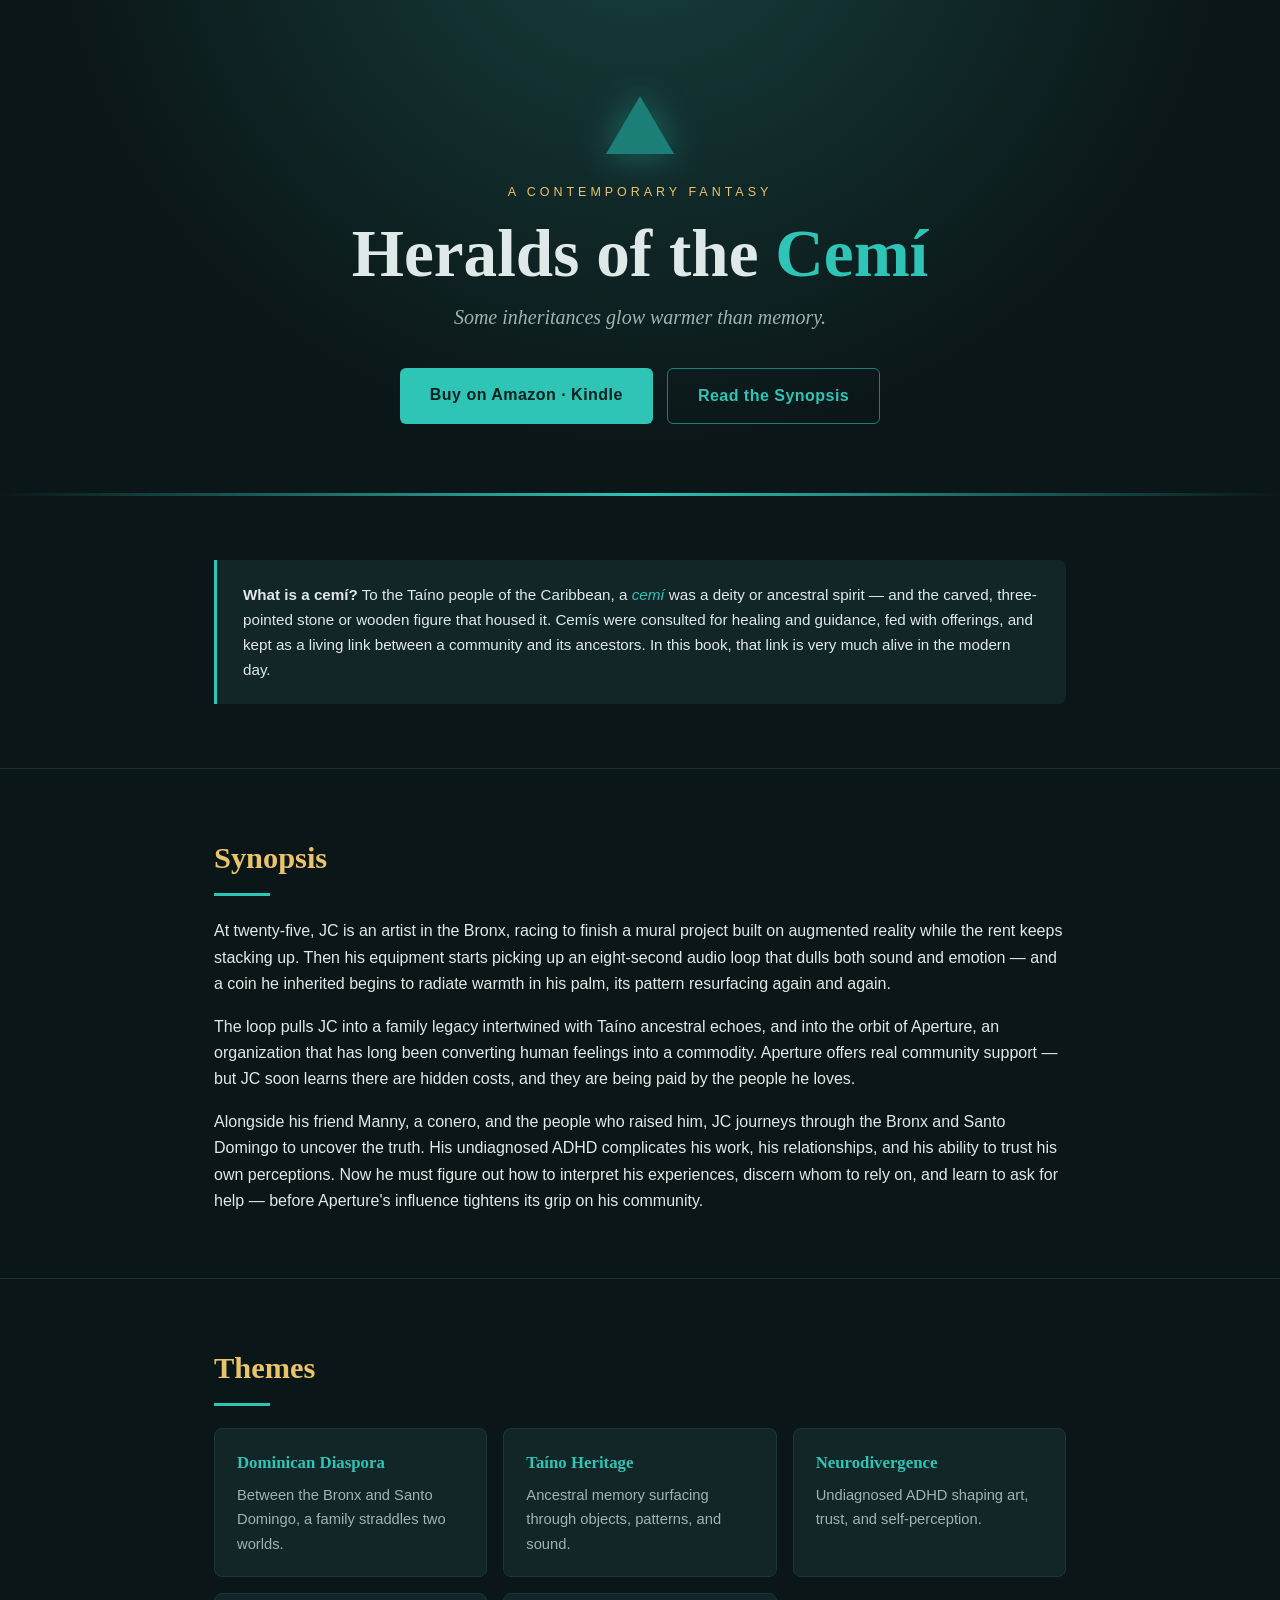
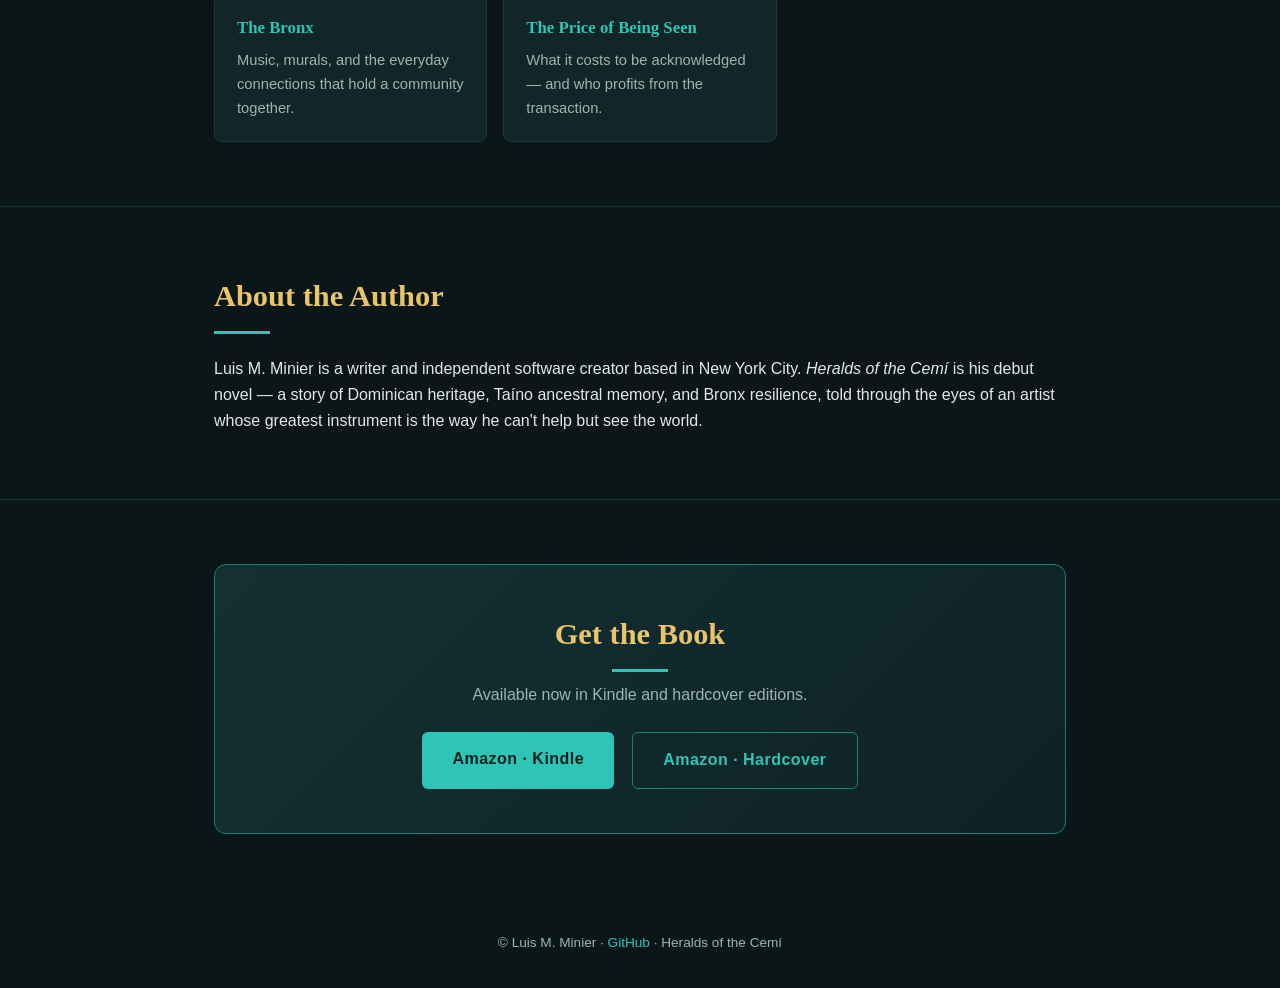
==== index.html @ f6c982ea "Add book landing page, README, and GitHub Pages deploy workflow" ====
<!DOCTYPE html>
<html lang="en">
<head>
<meta charset="UTF-8">
<meta name="viewport" content="width=device-width, initial-scale=1.0">
<title>Heralds of the Cemí — A Contemporary Fantasy by Luis M. Minier</title>
<meta name="description" content="Heralds of the Cemí is a contemporary fantasy about a Bronx mural artist drawn into a Taíno ancestral legacy — and an organization that turns human feeling into a commodity. By Luis M. Minier.">
<style>
:root{--bg:#0b1618;--panel:#122527;--teal:#2ec4b6;--teal-dim:#1b7f77;--gold:#e9c46a;--text:#dfe9e8;--muted:#9db4b2;--serif:Georgia,'Times New Roman',serif;--sans:-apple-system,BlinkMacSystemFont,'Segoe UI',Roboto,Helvetica,Arial,sans-serif}
*{margin:0;padding:0;box-sizing:border-box}
html{scroll-behavior:smooth}
body{background:var(--bg);color:var(--text);font-family:var(--sans);line-height:1.65}
.wrap{max-width:900px;margin:0 auto;padding:0 24px}

/* Hero */
header{position:relative;overflow:hidden;padding:96px 0 72px;text-align:center;background:radial-gradient(ellipse at 50% -20%,#16403c 0%,var(--bg) 65%)}
header::after{content:"";position:absolute;left:50%;bottom:0;transform:translateX(-50%);width:100%;height:3px;background:linear-gradient(90deg,transparent,var(--teal),transparent)}
.tri{width:0;height:0;border-left:34px solid transparent;border-right:34px solid transparent;border-bottom:58px solid var(--teal-dim);margin:0 auto 28px;filter:drop-shadow(0 0 18px rgba(46,196,182,.45))}
.kicker{font-family:var(--sans);letter-spacing:.32em;text-transform:uppercase;font-size:.78rem;color:var(--gold)}
h1{font-family:var(--serif);font-size:clamp(2.4rem,7vw,4.2rem);line-height:1.1;margin:14px 0 10px}
h1 .acc{color:var(--teal)}
.tagline{font-family:var(--serif);font-style:italic;color:var(--muted);font-size:1.25rem;margin-bottom:34px}
.cta-row{display:flex;gap:14px;justify-content:center;flex-wrap:wrap}
.btn{display:inline-block;padding:14px 30px;border-radius:6px;text-decoration:none;font-weight:700;letter-spacing:.03em;transition:transform .15s}
.btn:hover{transform:translateY(-2px)}
.btn-primary{background:var(--teal);color:#06211e}
.btn-ghost{border:1px solid var(--teal-dim);color:var(--teal)}

/* Sections */
section{padding:64px 0;border-bottom:1px solid #1a3033}
section:last-of-type{border-bottom:none}
h2{font-family:var(--serif);font-size:1.9rem;margin-bottom:22px;color:var(--gold)}
h2 .rule{display:block;width:56px;height:3px;background:var(--teal);margin-top:10px}
p+p{margin-top:16px}

.cemi-note{background:var(--panel);border-left:3px solid var(--teal);border-radius:0 8px 8px 0;padding:22px 26px;font-size:.95rem}
.cemi-note em{color:var(--teal)}

.themes{display:grid;grid-template-columns:repeat(auto-fit,minmax(230px,1fr));gap:16px;list-style:none}
.themes li{background:var(--panel);border-radius:8px;padding:20px 22px;border:1px solid #1c3639}
.themes strong{display:block;color:var(--teal);font-family:var(--serif);font-size:1.05rem;margin-bottom:6px}
.themes p{color:var(--muted);font-size:.92rem;margin:0}

.about{display:flex;gap:28px;align-items:flex-start;flex-wrap:wrap}
.about .bio{flex:1;min-width:260px}

.buy-box{background:linear-gradient(135deg,#143033,#0e2224);border:1px solid var(--teal-dim);border-radius:12px;padding:44px 32px;text-align:center}
.buy-box h2{margin-bottom:10px}
.editions{display:flex;gap:18px;justify-content:center;flex-wrap:wrap;margin-top:24px}

footer{padding:34px 0;color:var(--muted);font-size:.85rem;text-align:center}
footer a{color:var(--teal);text-decoration:none}
@media(max-width:600px){header{padding:64px 0 52px}}
</style>
</head>
<body>

<header>
  <div class="wrap">
    <div class="tri"></div>
    <div class="kicker">A Contemporary Fantasy</div>
    <h1>Heralds of the <span class="acc">Cemí</span></h1>
    <p class="tagline">Some inheritances glow warmer than memory.</p>
    <div class="cta-row">
      <a class="btn btn-primary" href="https://www.amazon.com/Heralds-Cemi-Luis-Minier-ebook/dp/B0HNF1DJRP">Buy on Amazon · Kindle</a>
      <a class="btn btn-ghost" href="#synopsis">Read the Synopsis</a>
    </div>
  </div>
</header>

<section>
  <div class="wrap">
    <div class="cemi-note">
      <strong>What is a cemí?</strong> To the Taíno people of the Caribbean, a <em>cemí</em> was a deity or ancestral spirit — and the carved, three-pointed stone or wooden figure that housed it. Cemís were consulted for healing and guidance, fed with offerings, and kept as a living link between a community and its ancestors. In this book, that link is very much alive in the modern day.
    </div>
  </div>
</section>

<section id="synopsis">
  <div class="wrap">
    <h2>Synopsis<span class="rule"></span></h2>
    <p>At twenty-five, JC is an artist in the Bronx, racing to finish a mural project built on augmented reality while the rent keeps stacking up. Then his equipment starts picking up an eight-second audio loop that dulls both sound and emotion — and a coin he inherited begins to radiate warmth in his palm, its pattern resurfacing again and again.</p>
    <p>The loop pulls JC into a family legacy intertwined with Taíno ancestral echoes, and into the orbit of Aperture, an organization that has long been converting human feelings into a commodity. Aperture offers real community support — but JC soon learns there are hidden costs, and they are being paid by the people he loves.</p>
    <p>Alongside his friend Manny, a conero, and the people who raised him, JC journeys through the Bronx and Santo Domingo to uncover the truth. His undiagnosed ADHD complicates his work, his relationships, and his ability to trust his own perceptions. Now he must figure out how to interpret his experiences, discern whom to rely on, and learn to ask for help — before Aperture's influence tightens its grip on his community.</p>
  </div>
</section>

<section>
  <div class="wrap">
    <h2>Themes<span class="rule"></span></h2>
    <ul class="themes">
      <li><strong>Dominican Diaspora</strong><p>Between the Bronx and Santo Domingo, a family straddles two worlds.</p></li>
      <li><strong>Taíno Heritage</strong><p>Ancestral memory surfacing through objects, patterns, and sound.</p></li>
      <li><strong>Neurodivergence</strong><p>Undiagnosed ADHD shaping art, trust, and self-perception.</p></li>
      <li><strong>The Bronx</strong><p>Music, murals, and the everyday connections that hold a community together.</p></li>
      <li><strong>The Price of Being Seen</strong><p>What it costs to be acknowledged — and who profits from the transaction.</p></li>
    </ul>
  </div>
</section>

<section>
  <div class="wrap about">
    <div class="bio">
      <h2>About the Author<span class="rule"></span></h2>
      <p>Luis M. Minier is a writer and independent software creator based in New York City. <em>Heralds of the Cemí</em> is his debut novel — a story of Dominican heritage, Taíno ancestral memory, and Bronx resilience, told through the eyes of an artist whose greatest instrument is the way he can't help but see the world.</p>
    </div>
  </div>
</section>

<section>
  <div class="wrap">
    <div class="buy-box">
      <h2>Get the Book<span class="rule" style="margin:10px auto 0;"></span></h2>
      <p style="color:var(--muted)">Available now in Kindle and hardcover editions.</p>
      <div class="editions">
        <a class="btn btn-primary" href="https://www.amazon.com/Heralds-Cemi-Luis-Minier-ebook/dp/B0HNF1DJRP">Amazon · Kindle</a>
        <a class="btn btn-ghost" href="https://www.amazon.com/Heralds-Cemi-Luis-M-Minier/dp/B0HNDVPHY2">Amazon · Hardcover</a>
      </div>
    </div>
  </div>
</section>

<footer>
  <div class="wrap">
    © Luis M. Minier · <a href="https://github.com/Anharmoniclabs/HeraldsOfTheCemi">GitHub</a> · Heralds of the Cemí
  </div>
</footer>

</body>
</html>
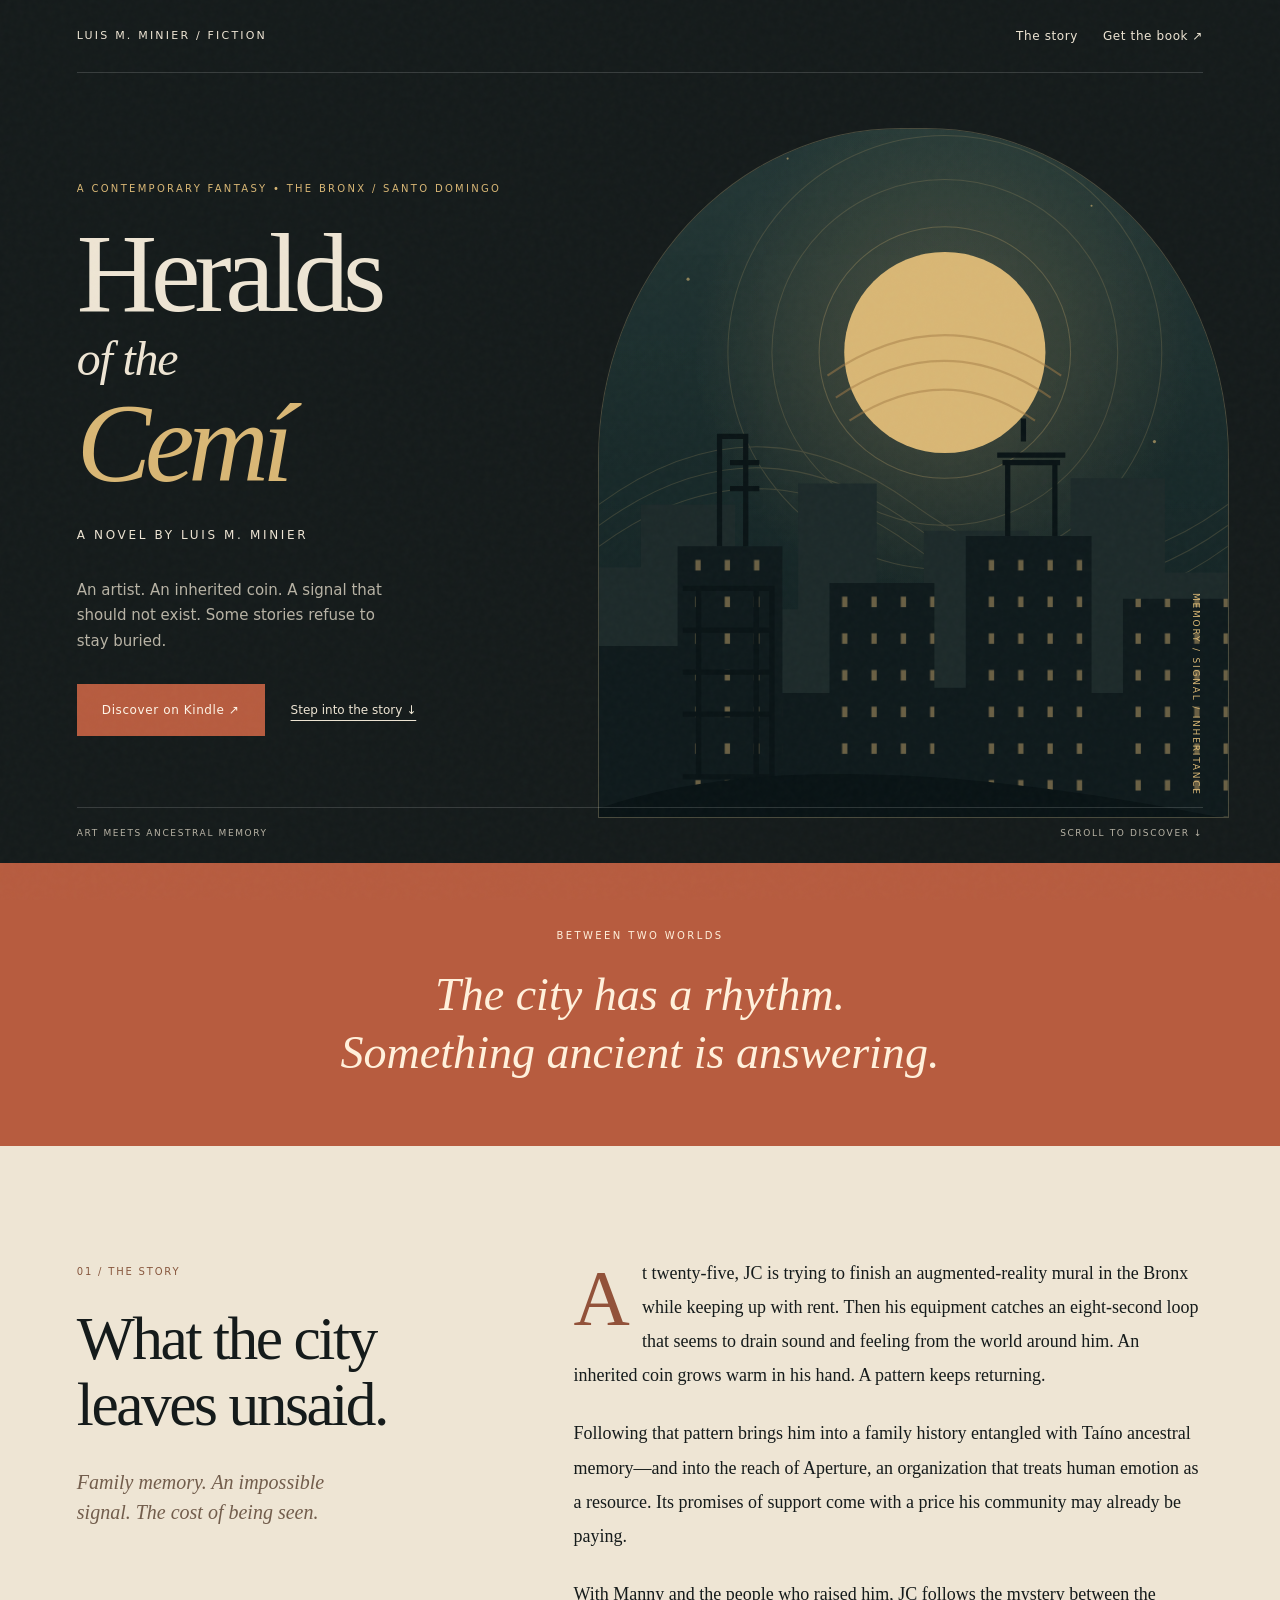
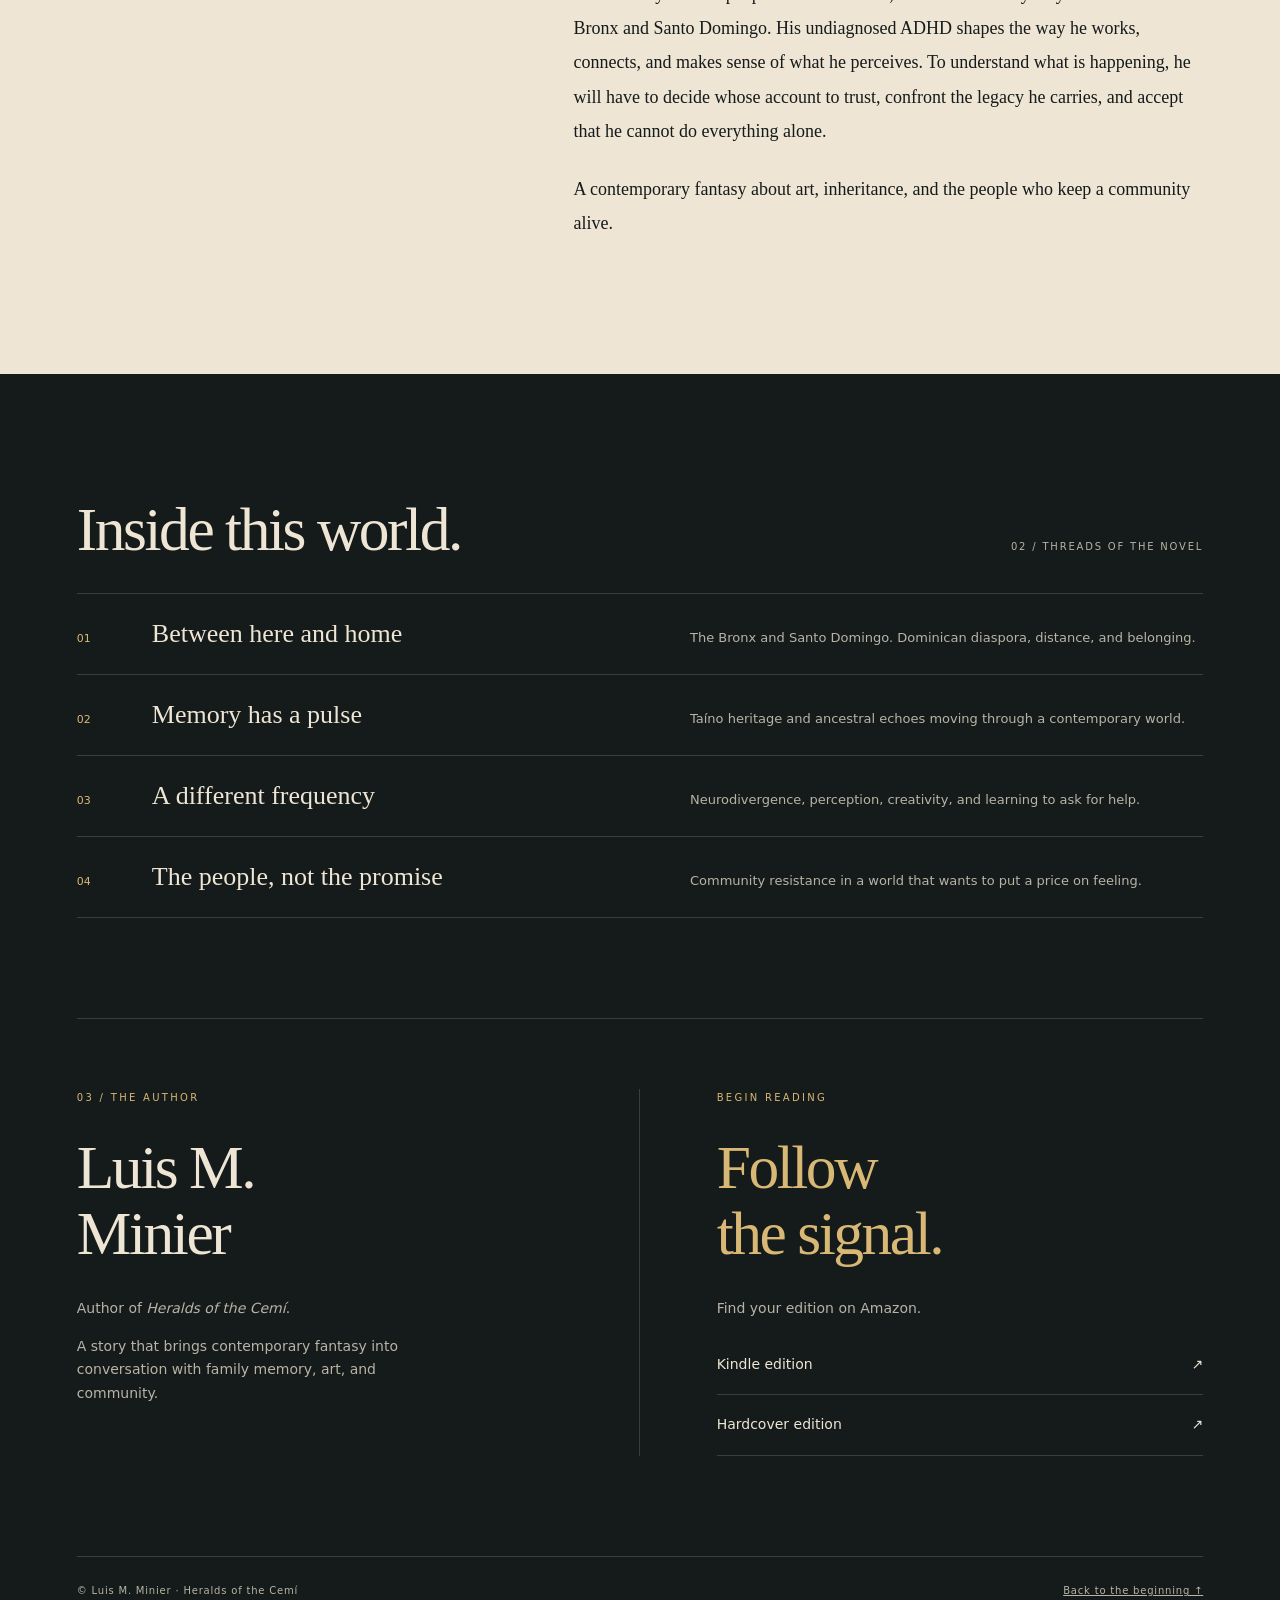
==== commit c088b1fa: "Redesign book site with illustrated skyline and editorial layout" ====
--- a/index.html
+++ b/index.html
@@ -1,130 +1,4 @@
-<!DOCTYPE html>
-<html lang="en">
-<head>
-<meta charset="UTF-8">
-<meta name="viewport" content="width=device-width, initial-scale=1.0">
-<title>Heralds of the Cemí — A Contemporary Fantasy by Luis M. Minier</title>
-<meta name="description" content="Heralds of the Cemí is a contemporary fantasy about a Bronx mural artist drawn into a Taíno ancestral legacy — and an organization that turns human feeling into a commodity. By Luis M. Minier.">
-<style>
-:root{--bg:#0b1618;--panel:#122527;--teal:#2ec4b6;--teal-dim:#1b7f77;--gold:#e9c46a;--text:#dfe9e8;--muted:#9db4b2;--serif:Georgia,'Times New Roman',serif;--sans:-apple-system,BlinkMacSystemFont,'Segoe UI',Roboto,Helvetica,Arial,sans-serif}
-*{margin:0;padding:0;box-sizing:border-box}
-html{scroll-behavior:smooth}
-body{background:var(--bg);color:var(--text);font-family:var(--sans);line-height:1.65}
-.wrap{max-width:900px;margin:0 auto;padding:0 24px}
-
-/* Hero */
-header{position:relative;overflow:hidden;padding:96px 0 72px;text-align:center;background:radial-gradient(ellipse at 50% -20%,#16403c 0%,var(--bg) 65%)}
-header::after{content:"";position:absolute;left:50%;bottom:0;transform:translateX(-50%);width:100%;height:3px;background:linear-gradient(90deg,transparent,var(--teal),transparent)}
-.tri{width:0;height:0;border-left:34px solid transparent;border-right:34px solid transparent;border-bottom:58px solid var(--teal-dim);margin:0 auto 28px;filter:drop-shadow(0 0 18px rgba(46,196,182,.45))}
-.kicker{font-family:var(--sans);letter-spacing:.32em;text-transform:uppercase;font-size:.78rem;color:var(--gold)}
-h1{font-family:var(--serif);font-size:clamp(2.4rem,7vw,4.2rem);line-height:1.1;margin:14px 0 10px}
-h1 .acc{color:var(--teal)}
-.tagline{font-family:var(--serif);font-style:italic;color:var(--muted);font-size:1.25rem;margin-bottom:34px}
-.cta-row{display:flex;gap:14px;justify-content:center;flex-wrap:wrap}
-.btn{display:inline-block;padding:14px 30px;border-radius:6px;text-decoration:none;font-weight:700;letter-spacing:.03em;transition:transform .15s}
-.btn:hover{transform:translateY(-2px)}
-.btn-primary{background:var(--teal);color:#06211e}
-.btn-ghost{border:1px solid var(--teal-dim);color:var(--teal)}
-
-/* Sections */
-section{padding:64px 0;border-bottom:1px solid #1a3033}
-section:last-of-type{border-bottom:none}
-h2{font-family:var(--serif);font-size:1.9rem;margin-bottom:22px;color:var(--gold)}
-h2 .rule{display:block;width:56px;height:3px;background:var(--teal);margin-top:10px}
-p+p{margin-top:16px}
-
-.cemi-note{background:var(--panel);border-left:3px solid var(--teal);border-radius:0 8px 8px 0;padding:22px 26px;font-size:.95rem}
-.cemi-note em{color:var(--teal)}
-
-.themes{display:grid;grid-template-columns:repeat(auto-fit,minmax(230px,1fr));gap:16px;list-style:none}
-.themes li{background:var(--panel);border-radius:8px;padding:20px 22px;border:1px solid #1c3639}
-.themes strong{display:block;color:var(--teal);font-family:var(--serif);font-size:1.05rem;margin-bottom:6px}
-.themes p{color:var(--muted);font-size:.92rem;margin:0}
-
-.about{display:flex;gap:28px;align-items:flex-start;flex-wrap:wrap}
-.about .bio{flex:1;min-width:260px}
-
-.buy-box{background:linear-gradient(135deg,#143033,#0e2224);border:1px solid var(--teal-dim);border-radius:12px;padding:44px 32px;text-align:center}
-.buy-box h2{margin-bottom:10px}
-.editions{display:flex;gap:18px;justify-content:center;flex-wrap:wrap;margin-top:24px}
-
-footer{padding:34px 0;color:var(--muted);font-size:.85rem;text-align:center}
-footer a{color:var(--teal);text-decoration:none}
-@media(max-width:600px){header{padding:64px 0 52px}}
-</style>
-</head>
-<body>
-
-<header>
-  <div class="wrap">
-    <div class="tri"></div>
-    <div class="kicker">A Contemporary Fantasy</div>
-    <h1>Heralds of the <span class="acc">Cemí</span></h1>
-    <p class="tagline">Some inheritances glow warmer than memory.</p>
-    <div class="cta-row">
-      <a class="btn btn-primary" href="https://www.amazon.com/Heralds-Cemi-Luis-Minier-ebook/dp/B0HNF1DJRP">Buy on Amazon · Kindle</a>
-      <a class="btn btn-ghost" href="#synopsis">Read the Synopsis</a>
-    </div>
-  </div>
-</header>
-
-<section>
-  <div class="wrap">
-    <div class="cemi-note">
-      <strong>What is a cemí?</strong> To the Taíno people of the Caribbean, a <em>cemí</em> was a deity or ancestral spirit — and the carved, three-pointed stone or wooden figure that housed it. Cemís were consulted for healing and guidance, fed with offerings, and kept as a living link between a community and its ancestors. In this book, that link is very much alive in the modern day.
-    </div>
-  </div>
-</section>
-
-<section id="synopsis">
-  <div class="wrap">
-    <h2>Synopsis<span class="rule"></span></h2>
-    <p>At twenty-five, JC is an artist in the Bronx, racing to finish a mural project built on augmented reality while the rent keeps stacking up. Then his equipment starts picking up an eight-second audio loop that dulls both sound and emotion — and a coin he inherited begins to radiate warmth in his palm, its pattern resurfacing again and again.</p>
-    <p>The loop pulls JC into a family legacy intertwined with Taíno ancestral echoes, and into the orbit of Aperture, an organization that has long been converting human feelings into a commodity. Aperture offers real community support — but JC soon learns there are hidden costs, and they are being paid by the people he loves.</p>
-    <p>Alongside his friend Manny, a conero, and the people who raised him, JC journeys through the Bronx and Santo Domingo to uncover the truth. His undiagnosed ADHD complicates his work, his relationships, and his ability to trust his own perceptions. Now he must figure out how to interpret his experiences, discern whom to rely on, and learn to ask for help — before Aperture's influence tightens its grip on his community.</p>
-  </div>
-</section>
-
-<section>
-  <div class="wrap">
-    <h2>Themes<span class="rule"></span></h2>
-    <ul class="themes">
-      <li><strong>Dominican Diaspora</strong><p>Between the Bronx and Santo Domingo, a family straddles two worlds.</p></li>
-      <li><strong>Taíno Heritage</strong><p>Ancestral memory surfacing through objects, patterns, and sound.</p></li>
-      <li><strong>Neurodivergence</strong><p>Undiagnosed ADHD shaping art, trust, and self-perception.</p></li>
-      <li><strong>The Bronx</strong><p>Music, murals, and the everyday connections that hold a community together.</p></li>
-      <li><strong>The Price of Being Seen</strong><p>What it costs to be acknowledged — and who profits from the transaction.</p></li>
-    </ul>
-  </div>
-</section>
-
-<section>
-  <div class="wrap about">
-    <div class="bio">
-      <h2>About the Author<span class="rule"></span></h2>
-      <p>Luis M. Minier is a writer and independent software creator based in New York City. <em>Heralds of the Cemí</em> is his debut novel — a story of Dominican heritage, Taíno ancestral memory, and Bronx resilience, told through the eyes of an artist whose greatest instrument is the way he can't help but see the world.</p>
-    </div>
-  </div>
-</section>
-
-<section>
-  <div class="wrap">
-    <div class="buy-box">
-      <h2>Get the Book<span class="rule" style="margin:10px auto 0;"></span></h2>
-      <p style="color:var(--muted)">Available now in Kindle and hardcover editions.</p>
-      <div class="editions">
-        <a class="btn btn-primary" href="https://www.amazon.com/Heralds-Cemi-Luis-Minier-ebook/dp/B0HNF1DJRP">Amazon · Kindle</a>
-        <a class="btn btn-ghost" href="https://www.amazon.com/Heralds-Cemi-Luis-M-Minier/dp/B0HNDVPHY2">Amazon · Hardcover</a>
-      </div>
-    </div>
-  </div>
-</section>
-
-<footer>
-  <div class="wrap">
-    © Luis M. Minier · <a href="https://github.com/Anharmoniclabs/HeraldsOfTheCemi">GitHub</a> · Heralds of the Cemí
-  </div>
-</footer>
-
-</body>
-</html>
+<!doctype html>
+<html lang="en"><head><meta charset="utf-8"><meta name="viewport" content="width=device-width,initial-scale=1"><title>Heralds of the Cemí — Luis M. Minier</title><meta name="description" content="Discover Heralds of the Cemí by Luis M. Minier. A contemporary fantasy of ancestral memory, art, and community, from the Bronx to Santo Domingo."><meta name="theme-color" content="#151b1b"><style>
+:root{--ink:#151b1b;--paper:#eee5d4;--gold:#d9b775;--rust:#b75c3f;--muted:#b8b3a5;--line:#ffffff26}*{box-sizing:border-box}html{scroll-behavior:smooth;scroll-padding-top:30px}body{margin:0;background:var(--ink);color:var(--paper);font:16px/1.7 system-ui,sans-serif}body:after{content:'';position:fixed;inset:0;pointer-events:none;opacity:.035;z-index:9;background-image:url("data:image/svg+xml,%3Csvg viewBox='0 0 180 180' xmlns='http://www.w3.org/2000/svg'%3E%3Cfilter id='n'%3E%3CfeTurbulence type='fractalNoise' baseFrequency='.8' numOctaves='3' stitchTiles='stitch'/%3E%3C/filter%3E%3Cpath fill='%23fff' filter='url(%23n)' opacity='.7' d='M0 0h180v180H0z'/%3E%3C/svg%3E")}a{color:inherit}a:focus-visible{outline:3px solid var(--gold);outline-offset:7px}.skip{position:absolute;left:20px;top:-100px;z-index:20}.skip:focus{top:20px;background:var(--ink);padding:12px}.shell{max-width:1320px;margin:auto;padding:0 6vw}nav{display:flex;align-items:center;justify-content:space-between;padding:26px 0;border-bottom:1px solid var(--line);gap:20px}.mark{text-transform:uppercase;letter-spacing:.2em;font-size:11px}.links{display:flex;gap:25px;align-items:center}.links a{text-decoration:none;font-size:12px;letter-spacing:.05em}.links a:hover{color:var(--gold)}.hero{position:relative;min-height:790px;display:grid;grid-template-columns:1.1fr 1fr;align-items:center;padding:80px 0 100px;isolation:isolate}.eyebrow{font-size:10px;text-transform:uppercase;letter-spacing:.23em;color:var(--gold);display:block;margin-bottom:28px}.hero h1{font:normal clamp(68px,8.7vw,126px)/.88 Georgia,serif;letter-spacing:-.055em;margin:0;position:relative;z-index:2}.hero h1 small{display:block;font-size:.43em;letter-spacing:-.025em;line-height:1.5;font-style:italic;font-weight:normal}.hero h1 em{color:var(--gold);font-weight:normal}.author{font-size:12px;letter-spacing:.22em;text-transform:uppercase;margin:32px 0}.intro{color:var(--muted);max-width:330px;font-size:15px}.actions{display:flex;align-items:center;flex-wrap:wrap;gap:26px;margin-top:30px}.button{display:inline-block;text-decoration:none;background:var(--rust);color:#fff5e8;padding:15px 24px;font-size:12px;letter-spacing:.05em;border:1px solid transparent;transition:background .2s,transform .2s}.button:hover{background:#97472f;transform:translateY(-2px)}.textlink{font-size:12px;text-underline-offset:6px}.art{position:absolute;right:-2vw;top:55px;width:56%;height:690px;z-index:-1;overflow:hidden;border-radius:48% 48% 0 0;border:1px solid #d9b77538;background:#202c2b}.art svg{width:100%;height:100%;display:block}.art-label{position:absolute;bottom:22px;right:25px;font-size:9px;letter-spacing:.2em;text-transform:uppercase;color:var(--gold);writing-mode:vertical-rl}.hero-foot{position:absolute;bottom:22px;left:0;right:0;display:flex;justify-content:space-between;font-size:9px;letter-spacing:.18em;text-transform:uppercase;color:var(--muted);border-top:1px solid var(--line);padding-top:18px}.interlude{background:var(--rust);color:#fff0db;padding:64px 6vw;text-align:center}.interlude p{font:italic clamp(27px,3.6vw,48px)/1.25 Georgia,serif;max-width:900px;margin:auto}.interlude span{display:block;font-size:10px;text-transform:uppercase;letter-spacing:.24em;margin-bottom:22px}.story{background:var(--paper);color:var(--ink);padding:110px 0}.story-grid{display:grid;grid-template-columns:1fr 1.65fr;gap:9vw}.number{font-size:10px;letter-spacing:.18em;text-transform:uppercase;color:#87573e}h2{font:normal clamp(38px,4.8vw,65px)/1.08 Georgia,serif;letter-spacing:-.04em;margin:22px 0 30px}.story aside p{font:italic 20px/1.5 Georgia,serif;color:#725d4c;max-width:250px}.prose{max-width:650px;font:18px/1.9 Georgia,serif}.prose p{margin:0 0 24px}.prose p:first-child:first-letter{float:left;font-size:78px;line-height:.85;margin:9px 12px 0 0;color:#92523a}.details{padding:100px 0}.details-head{display:flex;align-items:baseline;justify-content:space-between;gap:24px;border-bottom:1px solid var(--line)}.details-head span{color:var(--muted);font-size:10px;letter-spacing:.18em;text-transform:uppercase}.theme{display:grid;grid-template-columns:50px 1fr 1fr;gap:25px;padding:25px 0;border-bottom:1px solid var(--line);align-items:baseline}.theme span{color:var(--gold);font-size:11px}.theme h3{font:normal 26px Georgia,serif;margin:0}.theme p{font-size:13px;color:var(--muted);margin:0}.end{display:grid;grid-template-columns:1fr 1.3fr;gap:10vw;padding:70px 0 100px;border-top:1px solid var(--line)}.end p{color:var(--muted);font-size:14px;max-width:340px}.buy{border-left:1px solid var(--line);padding-left:6vw}.buy h2{color:var(--gold)}.edition{display:block;padding:18px 0;border-bottom:1px solid var(--line);text-decoration:none;display:flex;justify-content:space-between;gap:20px;font-size:14px}.edition:hover{color:var(--gold)}footer{border-top:1px solid var(--line);padding:25px 0;display:flex;justify-content:space-between;gap:20px;font-size:10px;color:var(--muted);letter-spacing:.08em}.reveal{animation:enter 1s ease both}@keyframes enter{from{opacity:0;transform:translateY(18px)}to{opacity:1;transform:none}}@media(min-width:1500px){.hero h1{font-size:126px}}@media(max-width:760px){.shell{padding:0 7vw}.mark{font-size:9px}.links{gap:15px}.links a{font-size:11px}.hero{display:block;min-height:0;padding:60px 0 75px}.hero h1{font-size:clamp(65px,16vw,110px)}.hero .intro{max-width:100%}.art{position:relative;right:auto;top:auto;width:100%;height:390px;margin-top:45px;z-index:0}.hero-foot{bottom:10px;font-size:8px}.story{padding:65px 0}.story-grid,.end{grid-template-columns:1fr;gap:30px}.story aside p{max-width:none}.prose{font-size:17px}.details{padding:65px 0}.details-head{display:block;padding-bottom:20px}.theme{grid-template-columns:25px 1fr;gap:15px}.theme p{grid-column:2}.theme h3{font-size:24px}.end{padding:50px 0 65px}.buy{border-left:0;border-top:1px solid var(--line);padding:25px 0 0}footer{font-size:9px}.interlude{padding:45px 7vw}}@media(prefers-reduced-motion:reduce){html{scroll-behavior:auto}*,*:before,*:after{animation:none!important;transition:none!important}}
+</style></head><body><a class="skip" href="#main">Skip to content</a><div class="shell"><nav aria-label="Main navigation"><span class="mark">Luis M. Minier / Fiction</span><div class="links"><a href="#synopsis">The story</a><a href="#book">Get the book ↗</a></div></nav><main id="main"><header class="hero"><div class="reveal"><span class="eyebrow">A contemporary fantasy • The Bronx / Santo Domingo</span><h1>Heralds<small>of the</small><em>Cemí</em></h1><p class="author">A novel by Luis M. Minier</p><p class="intro">An artist. An inherited coin. A signal that should not exist. Some stories refuse to stay buried.</p><div class="actions"><a class="button" href="https://www.amazon.com/dp/B0HNF1DJRP">Discover on Kindle ↗</a><a class="textlink" href="#synopsis">Step into the story ↓</a></div></div><div class="art"><svg viewBox="0 0 600 760" preserveAspectRatio="xMidYMid slice" role="img" aria-labelledby="art-title"><title id="art-title">Original atmospheric illustration: a golden moon above a midnight city, with rippling signal lines</title><defs><linearGradient id="sky" x2="0" y2="1"><stop stop-color="#263a38"/><stop offset="1" stop-color="#0c1a1c"/></linearGradient><radialGradient id="halo"><stop stop-color="#d9b775" stop-opacity=".24"/><stop offset="1" stop-color="#d9b775" stop-opacity="0"/></radialGradient><pattern id="windows" width="28" height="35" patternUnits="userSpaceOnUse"><rect x="8" y="8" width="5" height="10" fill="#d9b775" opacity=".45"/></pattern></defs><path fill="url(#sky)" d="M0 0h600v760H0z"/><circle cx="330" cy="265" r="240" fill="url(#halo)"/><circle cx="330" cy="265" r="120" fill="none" stroke="#d9b775" stroke-opacity=".25"/><circle cx="330" cy="265" r="96" fill="#d9b775"/><path d="M218 287Q330 210 441 287M226 308Q330 238 431 308M239 330Q330 271 416 330" fill="none" stroke="#a67e49" stroke-width="2" opacity=".5"/><g fill="none" stroke="#d9b775" opacity=".17"><circle cx="330" cy="265" r="165"/><circle cx="330" cy="265" r="207"/><path d="M0 410Q150 300 300 410T600 410M0 430Q150 320 300 430T600 430M0 450Q150 340 300 450T600 450"/></g><g fill="#1d2a2a"><path d="M0 470h40v-60h90v100h60V390h75v135h45V435h100v75h40V385h90v90h60v285H0z"/></g><g fill="#0f1a1c"><path id="buildings" d="M0 545h75V450h100v140h45V485h100v100h30V440h120v150h30v-90h100v260H0z"/></g><path d="M75 450h100v310H75zM220 485h100v275H220zM350 440h120v320H350zM500 500h100v260H500z" fill="url(#windows)"/><g stroke="#0a1416" fill="none" stroke-width="5"><path d="M140 450V345h-25v105M125 370h28M125 395h28M390 440v-70h45v70M385 370h55M380 363h65M405 350v-22"/><path d="M80 490h85v180H80m0-140h85m-85 40h85m-85 40h85M95 490v180m55-180v180"/></g><path d="M0 700Q200 630 600 710v50H0z" fill="#091315"/><g fill="#d9b775" opacity=".6"><circle cx="85" cy="195" r="1.5"/><circle cx="470" cy="125" r="1"/><circle cx="180" cy="80" r="1"/><circle cx="530" cy="350" r="1.5"/></g></svg><span class="art-label">Memory / Signal / Inheritance</span></div><div class="hero-foot"><span>Art meets ancestral memory</span><span>Scroll to discover ↓</span></div></header></main></div><section class="interlude" aria-label="Story introduction"><span>Between two worlds</span><p>The city has a rhythm.<br>Something ancient is answering.</p></section><section class="story" id="synopsis"><div class="shell story-grid"><aside><span class="number">01 / The story</span><h2>What the city<br>leaves unsaid.</h2><p>Family memory. An impossible signal. The cost of being seen.</p></aside><div class="prose"><p>At twenty-five, JC is trying to finish an augmented-reality mural in the Bronx while keeping up with rent. Then his equipment catches an eight-second loop that seems to drain sound and feeling from the world around him. An inherited coin grows warm in his hand. A pattern keeps returning.</p><p>Following that pattern brings him into a family history entangled with Taíno ancestral memory—and into the reach of Aperture, an organization that treats human emotion as a resource. Its promises of support come with a price his community may already be paying.</p><p>With Manny and the people who raised him, JC follows the mystery between the Bronx and Santo Domingo. His undiagnosed ADHD shapes the way he works, connects, and makes sense of what he perceives. To understand what is happening, he will have to decide whose account to trust, confront the legacy he carries, and accept that he cannot do everything alone.</p><p>A contemporary fantasy about art, inheritance, and the people who keep a community alive.</p></div></div></section><div class="shell"><section class="details" aria-labelledby="world-title"><div class="details-head"><h2 id="world-title">Inside this world.</h2><span>02 / Threads of the novel</span></div><div class="theme"><span>01</span><h3>Between here and home</h3><p>The Bronx and Santo Domingo. Dominican diaspora, distance, and belonging.</p></div><div class="theme"><span>02</span><h3>Memory has a pulse</h3><p>Taíno heritage and ancestral echoes moving through a contemporary world.</p></div><div class="theme"><span>03</span><h3>A different frequency</h3><p>Neurodivergence, perception, creativity, and learning to ask for help.</p></div><div class="theme"><span>04</span><h3>The people, not the promise</h3><p>Community resistance in a world that wants to put a price on feeling.</p></div></section><section class="end" id="book"><div><span class="eyebrow">03 / The author</span><h2>Luis M.<br>Minier</h2><p>Author of <em>Heralds of the Cemí</em>.</p><p>A story that brings contemporary fantasy into conversation with family memory, art, and community.</p></div><div class="buy"><span class="eyebrow">Begin reading</span><h2>Follow<br>the signal.</h2><p>Find your edition on Amazon.</p><a class="edition" href="https://www.amazon.com/dp/B0HNF1DJRP"><span>Kindle edition</span><span aria-hidden="true">↗</span></a><a class="edition" href="https://www.amazon.com/dp/B0HNDVPHY2"><span>Hardcover edition</span><span aria-hidden="true">↗</span></a></div></section><footer><span>© Luis M. Minier · Heralds of the Cemí</span><a href="#main">Back to the beginning ↑</a></footer></div></body></html>
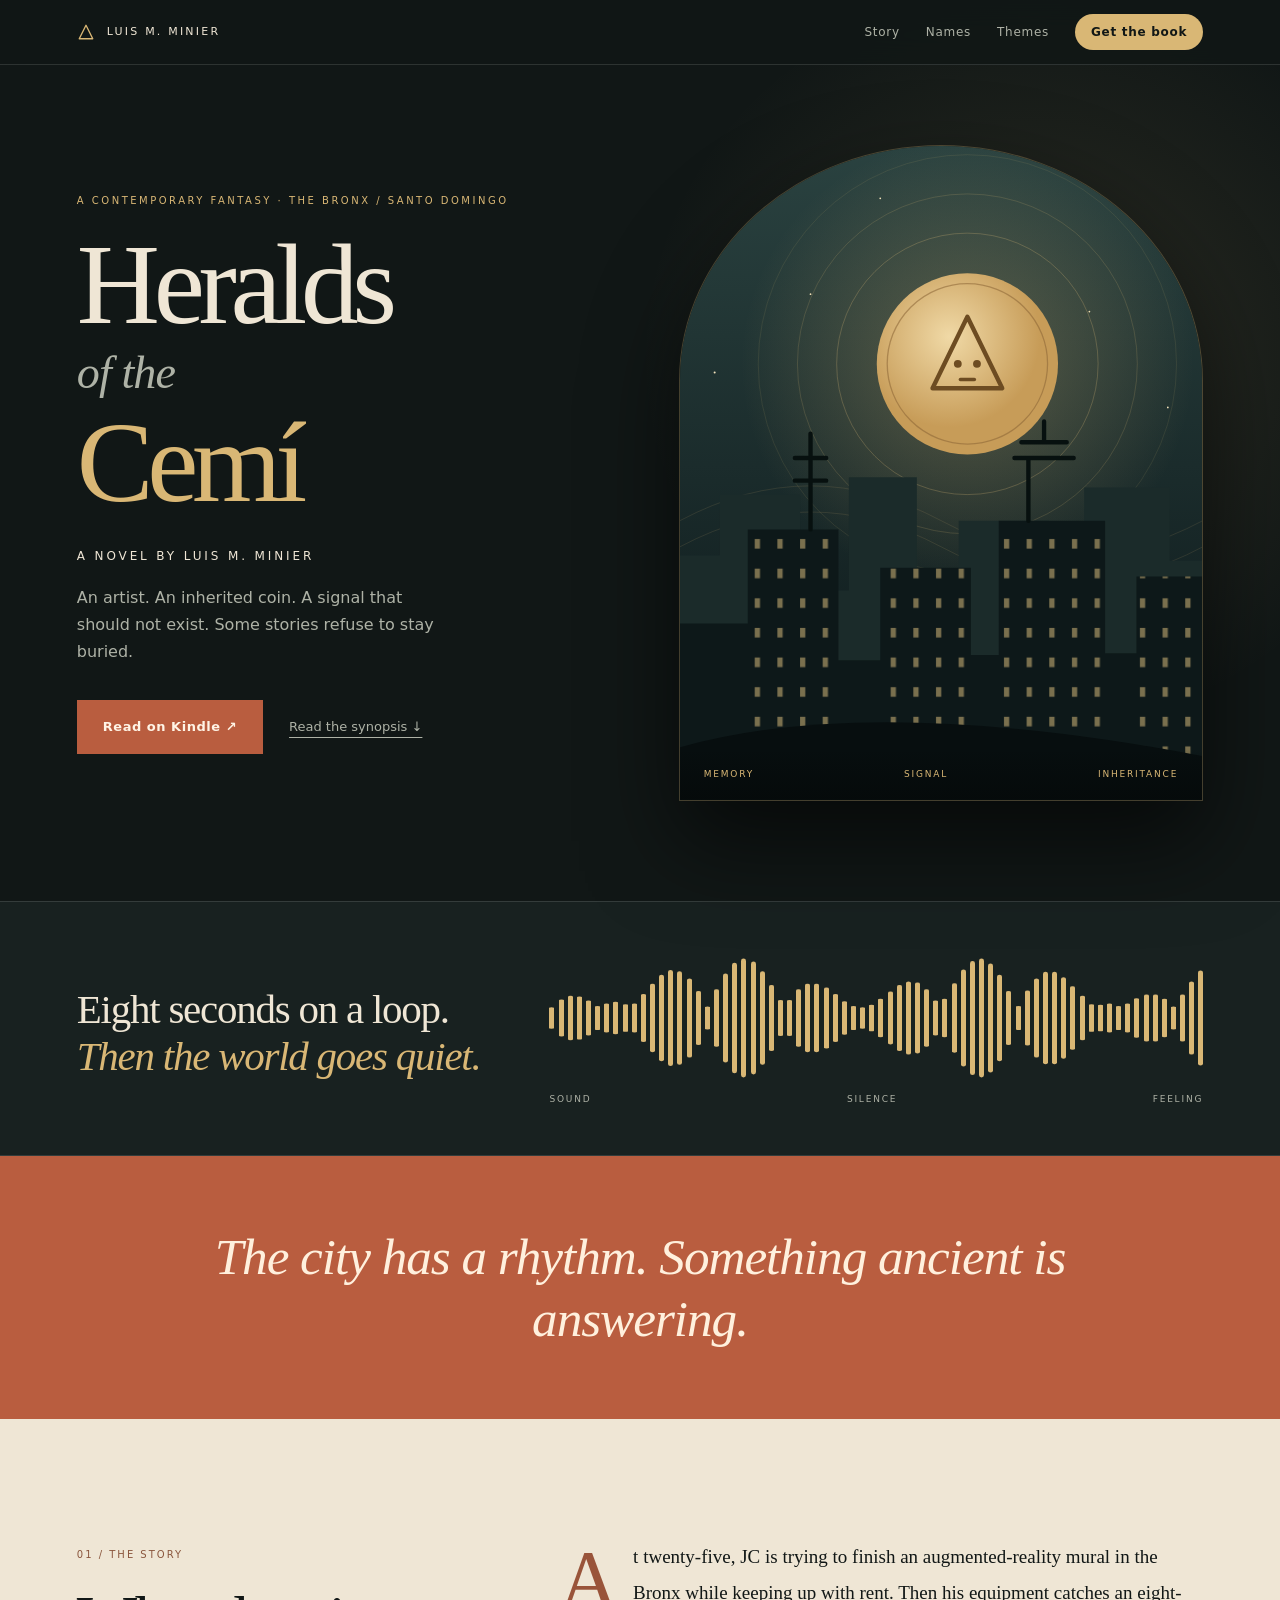
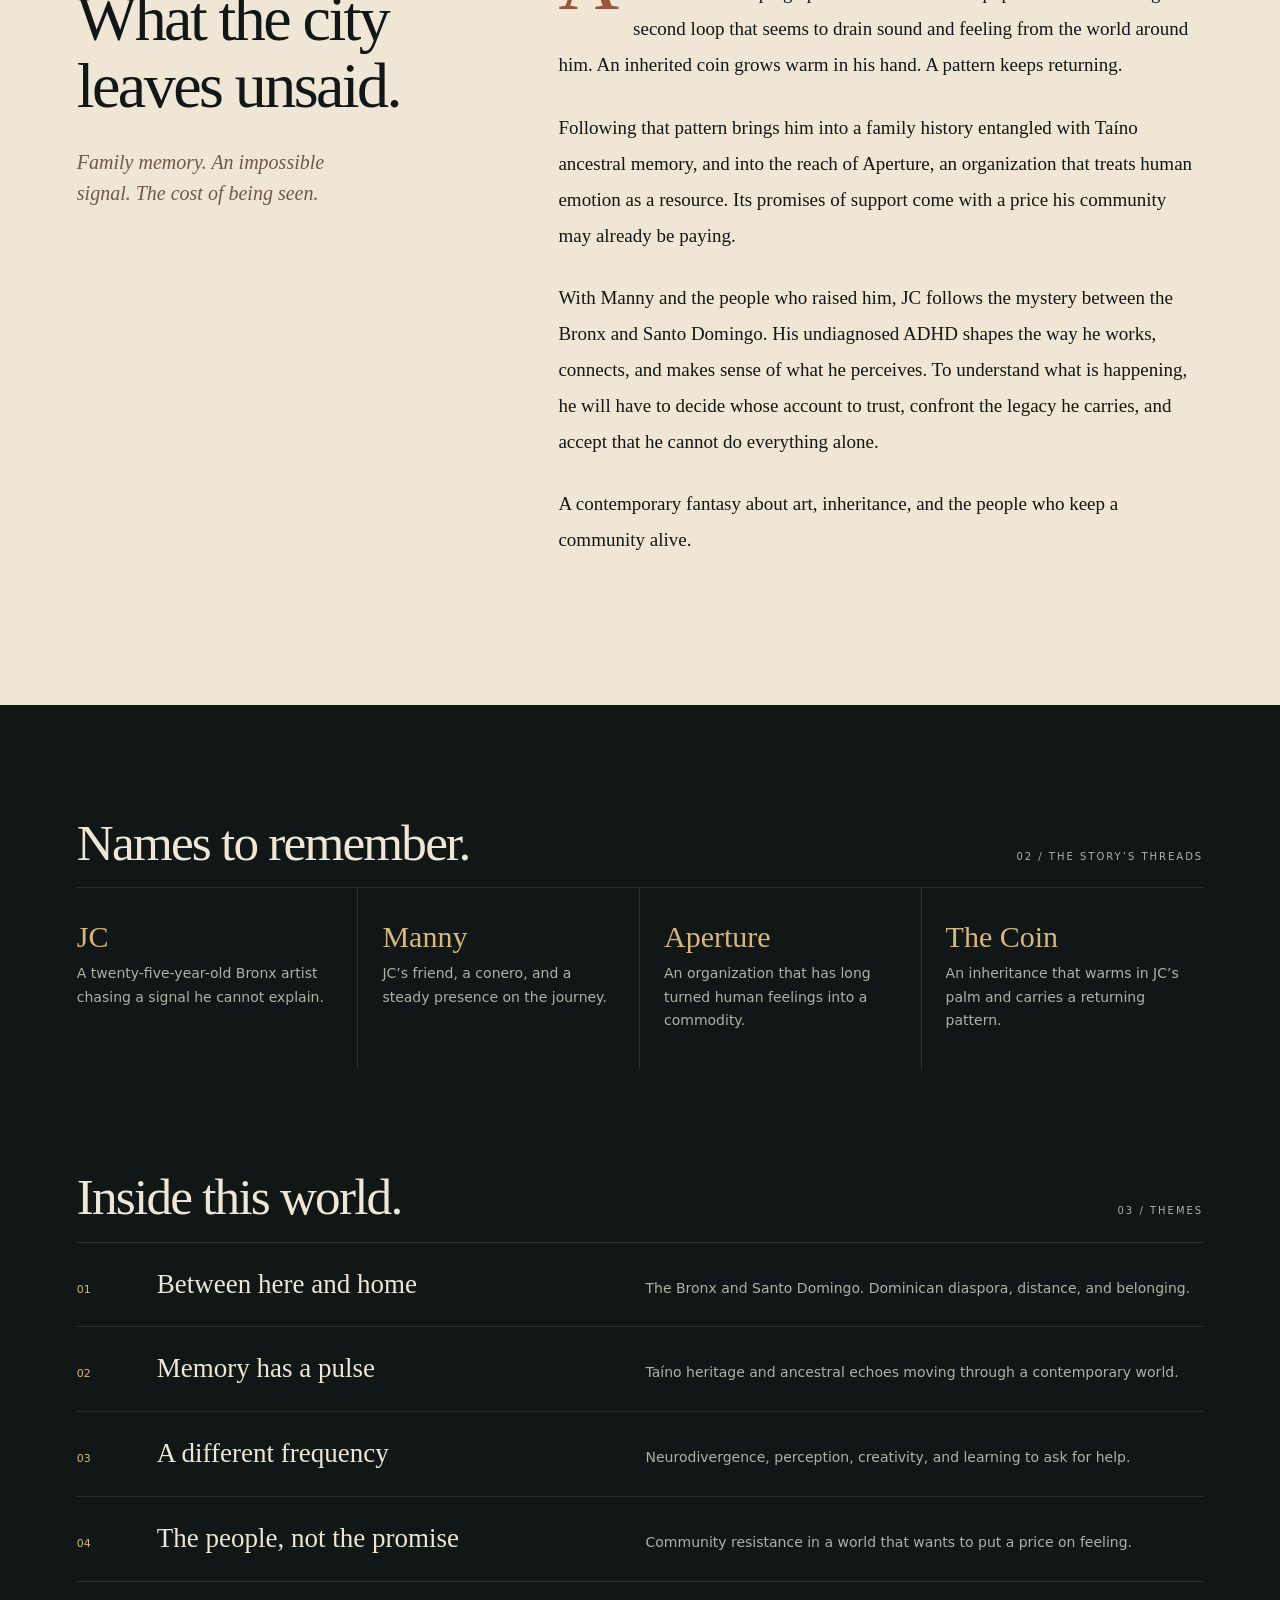
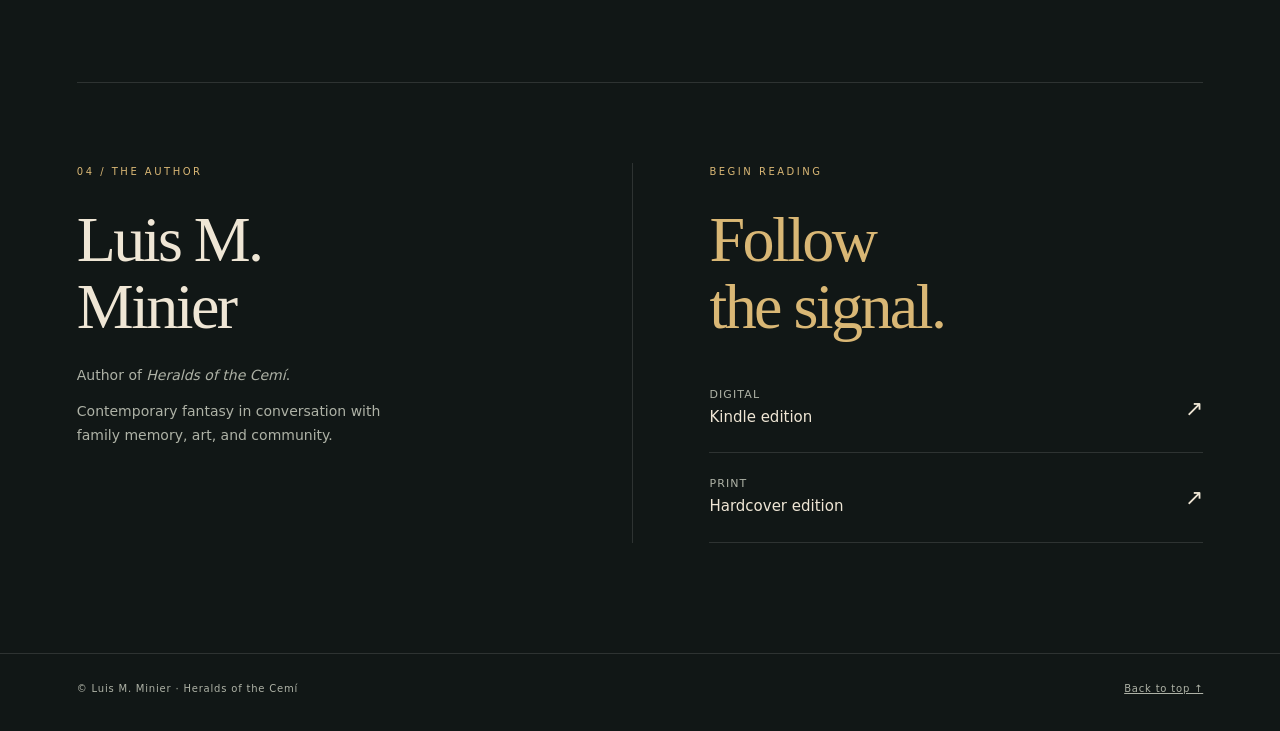
==== commit 4da5f160: "Refine book site: cemí glyph, signal strip, motion, metadata" ====
--- a/index.html
+++ b/index.html
@@ -1,4 +1 @@
-<!doctype html>
-<html lang="en"><head><meta charset="utf-8"><meta name="viewport" content="width=device-width,initial-scale=1"><title>Heralds of the Cemí — Luis M. Minier</title><meta name="description" content="Discover Heralds of the Cemí by Luis M. Minier. A contemporary fantasy of ancestral memory, art, and community, from the Bronx to Santo Domingo."><meta name="theme-color" content="#151b1b"><style>
-:root{--ink:#151b1b;--paper:#eee5d4;--gold:#d9b775;--rust:#b75c3f;--muted:#b8b3a5;--line:#ffffff26}*{box-sizing:border-box}html{scroll-behavior:smooth;scroll-padding-top:30px}body{margin:0;background:var(--ink);color:var(--paper);font:16px/1.7 system-ui,sans-serif}body:after{content:'';position:fixed;inset:0;pointer-events:none;opacity:.035;z-index:9;background-image:url("data:image/svg+xml,%3Csvg viewBox='0 0 180 180' xmlns='http://www.w3.org/2000/svg'%3E%3Cfilter id='n'%3E%3CfeTurbulence type='fractalNoise' baseFrequency='.8' numOctaves='3' stitchTiles='stitch'/%3E%3C/filter%3E%3Cpath fill='%23fff' filter='url(%23n)' opacity='.7' d='M0 0h180v180H0z'/%3E%3C/svg%3E")}a{color:inherit}a:focus-visible{outline:3px solid var(--gold);outline-offset:7px}.skip{position:absolute;left:20px;top:-100px;z-index:20}.skip:focus{top:20px;background:var(--ink);padding:12px}.shell{max-width:1320px;margin:auto;padding:0 6vw}nav{display:flex;align-items:center;justify-content:space-between;padding:26px 0;border-bottom:1px solid var(--line);gap:20px}.mark{text-transform:uppercase;letter-spacing:.2em;font-size:11px}.links{display:flex;gap:25px;align-items:center}.links a{text-decoration:none;font-size:12px;letter-spacing:.05em}.links a:hover{color:var(--gold)}.hero{position:relative;min-height:790px;display:grid;grid-template-columns:1.1fr 1fr;align-items:center;padding:80px 0 100px;isolation:isolate}.eyebrow{font-size:10px;text-transform:uppercase;letter-spacing:.23em;color:var(--gold);display:block;margin-bottom:28px}.hero h1{font:normal clamp(68px,8.7vw,126px)/.88 Georgia,serif;letter-spacing:-.055em;margin:0;position:relative;z-index:2}.hero h1 small{display:block;font-size:.43em;letter-spacing:-.025em;line-height:1.5;font-style:italic;font-weight:normal}.hero h1 em{color:var(--gold);font-weight:normal}.author{font-size:12px;letter-spacing:.22em;text-transform:uppercase;margin:32px 0}.intro{color:var(--muted);max-width:330px;font-size:15px}.actions{display:flex;align-items:center;flex-wrap:wrap;gap:26px;margin-top:30px}.button{display:inline-block;text-decoration:none;background:var(--rust);color:#fff5e8;padding:15px 24px;font-size:12px;letter-spacing:.05em;border:1px solid transparent;transition:background .2s,transform .2s}.button:hover{background:#97472f;transform:translateY(-2px)}.textlink{font-size:12px;text-underline-offset:6px}.art{position:absolute;right:-2vw;top:55px;width:56%;height:690px;z-index:-1;overflow:hidden;border-radius:48% 48% 0 0;border:1px solid #d9b77538;background:#202c2b}.art svg{width:100%;height:100%;display:block}.art-label{position:absolute;bottom:22px;right:25px;font-size:9px;letter-spacing:.2em;text-transform:uppercase;color:var(--gold);writing-mode:vertical-rl}.hero-foot{position:absolute;bottom:22px;left:0;right:0;display:flex;justify-content:space-between;font-size:9px;letter-spacing:.18em;text-transform:uppercase;color:var(--muted);border-top:1px solid var(--line);padding-top:18px}.interlude{background:var(--rust);color:#fff0db;padding:64px 6vw;text-align:center}.interlude p{font:italic clamp(27px,3.6vw,48px)/1.25 Georgia,serif;max-width:900px;margin:auto}.interlude span{display:block;font-size:10px;text-transform:uppercase;letter-spacing:.24em;margin-bottom:22px}.story{background:var(--paper);color:var(--ink);padding:110px 0}.story-grid{display:grid;grid-template-columns:1fr 1.65fr;gap:9vw}.number{font-size:10px;letter-spacing:.18em;text-transform:uppercase;color:#87573e}h2{font:normal clamp(38px,4.8vw,65px)/1.08 Georgia,serif;letter-spacing:-.04em;margin:22px 0 30px}.story aside p{font:italic 20px/1.5 Georgia,serif;color:#725d4c;max-width:250px}.prose{max-width:650px;font:18px/1.9 Georgia,serif}.prose p{margin:0 0 24px}.prose p:first-child:first-letter{float:left;font-size:78px;line-height:.85;margin:9px 12px 0 0;color:#92523a}.details{padding:100px 0}.details-head{display:flex;align-items:baseline;justify-content:space-between;gap:24px;border-bottom:1px solid var(--line)}.details-head span{color:var(--muted);font-size:10px;letter-spacing:.18em;text-transform:uppercase}.theme{display:grid;grid-template-columns:50px 1fr 1fr;gap:25px;padding:25px 0;border-bottom:1px solid var(--line);align-items:baseline}.theme span{color:var(--gold);font-size:11px}.theme h3{font:normal 26px Georgia,serif;margin:0}.theme p{font-size:13px;color:var(--muted);margin:0}.end{display:grid;grid-template-columns:1fr 1.3fr;gap:10vw;padding:70px 0 100px;border-top:1px solid var(--line)}.end p{color:var(--muted);font-size:14px;max-width:340px}.buy{border-left:1px solid var(--line);padding-left:6vw}.buy h2{color:var(--gold)}.edition{display:block;padding:18px 0;border-bottom:1px solid var(--line);text-decoration:none;display:flex;justify-content:space-between;gap:20px;font-size:14px}.edition:hover{color:var(--gold)}footer{border-top:1px solid var(--line);padding:25px 0;display:flex;justify-content:space-between;gap:20px;font-size:10px;color:var(--muted);letter-spacing:.08em}.reveal{animation:enter 1s ease both}@keyframes enter{from{opacity:0;transform:translateY(18px)}to{opacity:1;transform:none}}@media(min-width:1500px){.hero h1{font-size:126px}}@media(max-width:760px){.shell{padding:0 7vw}.mark{font-size:9px}.links{gap:15px}.links a{font-size:11px}.hero{display:block;min-height:0;padding:60px 0 75px}.hero h1{font-size:clamp(65px,16vw,110px)}.hero .intro{max-width:100%}.art{position:relative;right:auto;top:auto;width:100%;height:390px;margin-top:45px;z-index:0}.hero-foot{bottom:10px;font-size:8px}.story{padding:65px 0}.story-grid,.end{grid-template-columns:1fr;gap:30px}.story aside p{max-width:none}.prose{font-size:17px}.details{padding:65px 0}.details-head{display:block;padding-bottom:20px}.theme{grid-template-columns:25px 1fr;gap:15px}.theme p{grid-column:2}.theme h3{font-size:24px}.end{padding:50px 0 65px}.buy{border-left:0;border-top:1px solid var(--line);padding:25px 0 0}footer{font-size:9px}.interlude{padding:45px 7vw}}@media(prefers-reduced-motion:reduce){html{scroll-behavior:auto}*,*:before,*:after{animation:none!important;transition:none!important}}
-</style></head><body><a class="skip" href="#main">Skip to content</a><div class="shell"><nav aria-label="Main navigation"><span class="mark">Luis M. Minier / Fiction</span><div class="links"><a href="#synopsis">The story</a><a href="#book">Get the book ↗</a></div></nav><main id="main"><header class="hero"><div class="reveal"><span class="eyebrow">A contemporary fantasy • The Bronx / Santo Domingo</span><h1>Heralds<small>of the</small><em>Cemí</em></h1><p class="author">A novel by Luis M. Minier</p><p class="intro">An artist. An inherited coin. A signal that should not exist. Some stories refuse to stay buried.</p><div class="actions"><a class="button" href="https://www.amazon.com/dp/B0HNF1DJRP">Discover on Kindle ↗</a><a class="textlink" href="#synopsis">Step into the story ↓</a></div></div><div class="art"><svg viewBox="0 0 600 760" preserveAspectRatio="xMidYMid slice" role="img" aria-labelledby="art-title"><title id="art-title">Original atmospheric illustration: a golden moon above a midnight city, with rippling signal lines</title><defs><linearGradient id="sky" x2="0" y2="1"><stop stop-color="#263a38"/><stop offset="1" stop-color="#0c1a1c"/></linearGradient><radialGradient id="halo"><stop stop-color="#d9b775" stop-opacity=".24"/><stop offset="1" stop-color="#d9b775" stop-opacity="0"/></radialGradient><pattern id="windows" width="28" height="35" patternUnits="userSpaceOnUse"><rect x="8" y="8" width="5" height="10" fill="#d9b775" opacity=".45"/></pattern></defs><path fill="url(#sky)" d="M0 0h600v760H0z"/><circle cx="330" cy="265" r="240" fill="url(#halo)"/><circle cx="330" cy="265" r="120" fill="none" stroke="#d9b775" stroke-opacity=".25"/><circle cx="330" cy="265" r="96" fill="#d9b775"/><path d="M218 287Q330 210 441 287M226 308Q330 238 431 308M239 330Q330 271 416 330" fill="none" stroke="#a67e49" stroke-width="2" opacity=".5"/><g fill="none" stroke="#d9b775" opacity=".17"><circle cx="330" cy="265" r="165"/><circle cx="330" cy="265" r="207"/><path d="M0 410Q150 300 300 410T600 410M0 430Q150 320 300 430T600 430M0 450Q150 340 300 450T600 450"/></g><g fill="#1d2a2a"><path d="M0 470h40v-60h90v100h60V390h75v135h45V435h100v75h40V385h90v90h60v285H0z"/></g><g fill="#0f1a1c"><path id="buildings" d="M0 545h75V450h100v140h45V485h100v100h30V440h120v150h30v-90h100v260H0z"/></g><path d="M75 450h100v310H75zM220 485h100v275H220zM350 440h120v320H350zM500 500h100v260H500z" fill="url(#windows)"/><g stroke="#0a1416" fill="none" stroke-width="5"><path d="M140 450V345h-25v105M125 370h28M125 395h28M390 440v-70h45v70M385 370h55M380 363h65M405 350v-22"/><path d="M80 490h85v180H80m0-140h85m-85 40h85m-85 40h85M95 490v180m55-180v180"/></g><path d="M0 700Q200 630 600 710v50H0z" fill="#091315"/><g fill="#d9b775" opacity=".6"><circle cx="85" cy="195" r="1.5"/><circle cx="470" cy="125" r="1"/><circle cx="180" cy="80" r="1"/><circle cx="530" cy="350" r="1.5"/></g></svg><span class="art-label">Memory / Signal / Inheritance</span></div><div class="hero-foot"><span>Art meets ancestral memory</span><span>Scroll to discover ↓</span></div></header></main></div><section class="interlude" aria-label="Story introduction"><span>Between two worlds</span><p>The city has a rhythm.<br>Something ancient is answering.</p></section><section class="story" id="synopsis"><div class="shell story-grid"><aside><span class="number">01 / The story</span><h2>What the city<br>leaves unsaid.</h2><p>Family memory. An impossible signal. The cost of being seen.</p></aside><div class="prose"><p>At twenty-five, JC is trying to finish an augmented-reality mural in the Bronx while keeping up with rent. Then his equipment catches an eight-second loop that seems to drain sound and feeling from the world around him. An inherited coin grows warm in his hand. A pattern keeps returning.</p><p>Following that pattern brings him into a family history entangled with Taíno ancestral memory—and into the reach of Aperture, an organization that treats human emotion as a resource. Its promises of support come with a price his community may already be paying.</p><p>With Manny and the people who raised him, JC follows the mystery between the Bronx and Santo Domingo. His undiagnosed ADHD shapes the way he works, connects, and makes sense of what he perceives. To understand what is happening, he will have to decide whose account to trust, confront the legacy he carries, and accept that he cannot do everything alone.</p><p>A contemporary fantasy about art, inheritance, and the people who keep a community alive.</p></div></div></section><div class="shell"><section class="details" aria-labelledby="world-title"><div class="details-head"><h2 id="world-title">Inside this world.</h2><span>02 / Threads of the novel</span></div><div class="theme"><span>01</span><h3>Between here and home</h3><p>The Bronx and Santo Domingo. Dominican diaspora, distance, and belonging.</p></div><div class="theme"><span>02</span><h3>Memory has a pulse</h3><p>Taíno heritage and ancestral echoes moving through a contemporary world.</p></div><div class="theme"><span>03</span><h3>A different frequency</h3><p>Neurodivergence, perception, creativity, and learning to ask for help.</p></div><div class="theme"><span>04</span><h3>The people, not the promise</h3><p>Community resistance in a world that wants to put a price on feeling.</p></div></section><section class="end" id="book"><div><span class="eyebrow">03 / The author</span><h2>Luis M.<br>Minier</h2><p>Author of <em>Heralds of the Cemí</em>.</p><p>A story that brings contemporary fantasy into conversation with family memory, art, and community.</p></div><div class="buy"><span class="eyebrow">Begin reading</span><h2>Follow<br>the signal.</h2><p>Find your edition on Amazon.</p><a class="edition" href="https://www.amazon.com/dp/B0HNF1DJRP"><span>Kindle edition</span><span aria-hidden="true">↗</span></a><a class="edition" href="https://www.amazon.com/dp/B0HNDVPHY2"><span>Hardcover edition</span><span aria-hidden="true">↗</span></a></div></section><footer><span>© Luis M. Minier · Heralds of the Cemí</span><a href="#main">Back to the beginning ↑</a></footer></div></body></html>+<!doctype html><html lang='en'><head><meta charset='utf-8'><meta name='viewport' content='width=device-width,initial-scale=1'><title>Heralds of the Cemí — A Novel by Luis M. Minier</title><meta name='description' content='Heralds of the Cemí by Luis M. Minier: a contemporary fantasy of ancestral memory, art, and community, from the Bronx to Santo Domingo.'><meta name='theme-color' content='#111716'><meta property='og:type' content='book'><meta property='og:title' content='Heralds of the Cemí'><meta property='og:description' content='A contemporary fantasy by Luis M. Minier. An artist, an inherited coin, and a signal that should not exist.'><meta property='og:url' content='https://anharmoniclabs.github.io/HeraldsOfTheCemi/'><meta name='twitter:card' content='summary'><link rel='icon' href='data:image/svg+xml,%3Csvg xmlns=%27http://www.w3.org/2000/svg%27 viewBox=%270 0 32 32%27%3E%3Crect width=%2732%27 height=%2732%27 fill=%27%23111716%27/%3E%3Cpath d=%27M16 6l9 18H7z%27 fill=%27%23d9b775%27/%3E%3C/svg%3E'><script type='application/ld+json'>{"@context":"https://schema.org","@type":"Book","name":"Heralds of the Cemí","author":{"@type":"Person","name":"Luis M. Minier"},"genre":"Contemporary fantasy","url":"https://anharmoniclabs.github.io/HeraldsOfTheCemi/"}</script><style>:root{--ink:#111716;--ink2:#182120;--paper:#efe6d5;--gold:#d9b775;--rust:#b95d3f;--muted:#aeb2a6;--line:#ffffff1f}*{box-sizing:border-box}html{scroll-behavior:smooth;scroll-padding-top:80px}body{margin:0;background:var(--ink);color:var(--paper);font:16px/1.7 system-ui,-apple-system,Segoe UI,sans-serif;-webkit-font-smoothing:antialiased}a{color:inherit}a:focus-visible,button:focus-visible{outline:3px solid var(--gold);outline-offset:6px}.skip{position:absolute;left:16px;top:-80px;z-index:50;background:var(--paper);color:var(--ink);padding:10px 14px}.skip:focus{top:12px}.shell{max-width:1280px;margin:auto;padding:0 6vw}.bar{position:sticky;top:0;z-index:30;background:#111716cc;backdrop-filter:blur(14px);-webkit-backdrop-filter:blur(14px);border-bottom:1px solid var(--line)}.bar .shell{display:flex;justify-content:space-between;align-items:center;height:64px;gap:16px}.mark{display:flex;align-items:center;gap:12px;text-transform:uppercase;letter-spacing:.2em;font-size:11px;text-decoration:none}.mark svg{width:18px;height:18px}.links{display:flex;gap:26px;align-items:center}.links a{font-size:12px;letter-spacing:.06em;text-decoration:none;color:var(--muted);transition:color .2s}.links a:hover{color:var(--gold)}.links .pill{color:var(--ink);background:var(--gold);padding:8px 16px;border-radius:99px;font-weight:600}.links .pill:hover{color:var(--ink);background:#ecd09b}.hero{position:relative;display:grid;grid-template-columns:1.05fr 1fr;gap:4vw;align-items:center;padding:70px 0 90px;min-height:calc(100vh - 64px);max-height:900px}.hero:before{content:'';position:absolute;inset:-10% -20% auto auto;width:70%;height:90%;background:radial-gradient(closest-side,#d9b77522,transparent);z-index:-1}.eyebrow{display:block;font-size:10px;text-transform:uppercase;letter-spacing:.25em;color:var(--gold);margin-bottom:26px}h1{font:normal clamp(64px,9vw,132px)/.86 Georgia,'Times New Roman',serif;letter-spacing:-.055em;margin:0}h1 small{display:block;font-size:.4em;font-style:italic;letter-spacing:-.02em;line-height:1.7;color:var(--muted)}h1 em{font-style:normal;color:var(--gold);display:block}.by{font-size:12px;letter-spacing:.24em;text-transform:uppercase;margin:34px 0 18px}.intro{color:var(--muted);max-width:360px;font-size:16px;margin:0}.actions{display:flex;flex-wrap:wrap;align-items:center;gap:26px;margin-top:34px}.btn{display:inline-block;text-decoration:none;background:var(--rust);color:#fff4e6;padding:16px 26px;font-size:13px;font-weight:600;letter-spacing:.04em;transition:background .2s,transform .2s,box-shadow .2s}.btn:hover{background:#9d462c;transform:translateY(-2px);box-shadow:0 10px 30px #b95d3f40}.text{font-size:13px;text-underline-offset:6px;color:var(--muted)}.text:hover{color:var(--gold)}.art{position:relative;aspect-ratio:4/5;max-height:720px;justify-self:end;width:100%;max-width:560px;border-radius:50% 50% 0 0/36% 36% 0 0;overflow:hidden;border:1px solid #d9b77540;box-shadow:0 40px 90px #0009}.art svg{width:100%;height:100%;display:block}.cap{position:absolute;left:0;right:0;bottom:0;padding:18px 24px;display:flex;justify-content:space-between;font-size:9px;letter-spacing:.2em;text-transform:uppercase;color:var(--gold);background:linear-gradient(transparent,#050909cc)}.pulse{animation:pulse 5s ease-in-out infinite;transform-origin:330px 250px}@keyframes pulse{50%{transform:scale(1.04);opacity:.8}}.signal{background:var(--ink2);border-block:1px solid var(--line);padding:56px 0 48px;overflow:hidden}.signal .shell{display:grid;grid-template-columns:1fr 1.6fr;gap:5vw;align-items:center}.signal h2{font:normal clamp(28px,3.2vw,44px)/1.15 Georgia,serif;letter-spacing:-.03em;margin:0}.signal h2 span{color:var(--gold);font-style:italic}.wave{display:flex;align-items:center;gap:4px;height:120px}.wave i{flex:1;min-width:2px;height:100%;background:var(--gold);border-radius:3px;transform:scaleY(var(--h));animation:loop 8s ease-in-out infinite;animation-delay:calc(var(--n)*-6ms)}@keyframes loop{0%,55%{transform:scaleY(var(--h));opacity:1}70%,88%{transform:scaleY(.04);opacity:.35}100%{transform:scaleY(var(--h));opacity:1}}.legend{display:flex;justify-content:space-between;margin-top:14px;font-size:9px;letter-spacing:.2em;text-transform:uppercase;color:var(--muted)}.band{background:var(--rust);color:#fff0dd;text-align:center;padding:70px 6vw}.band p{font:italic clamp(28px,4vw,54px)/1.2 Georgia,serif;margin:0 auto;max-width:900px;letter-spacing:-.02em}.paper{background:var(--paper);color:var(--ink);padding:120px 0}.story{display:grid;grid-template-columns:1fr 1.7fr;gap:8vw}.num{font-size:10px;letter-spacing:.2em;text-transform:uppercase;color:#8a563d}h2.big{font:normal clamp(40px,5vw,70px)/1.04 Georgia,serif;letter-spacing:-.04em;margin:20px 0 28px}.aside p{font:italic 20px/1.55 Georgia,serif;color:#6e5948;max-width:260px}.prose{font:19px/1.9 Georgia,serif;max-width:660px}.prose p{margin:0 0 26px}.prose p:first-child:first-letter{float:left;font-size:84px;line-height:.82;margin:8px 14px 0 0;color:#99543a}.names{padding:110px 0 40px}.head{display:flex;justify-content:space-between;align-items:baseline;gap:20px;border-bottom:1px solid var(--line);padding-bottom:16px}.head h2{font:normal clamp(34px,4vw,56px)/1.1 Georgia,serif;letter-spacing:-.035em;margin:0}.head span{font-size:10px;letter-spacing:.2em;text-transform:uppercase;color:var(--muted)}.grid{display:grid;grid-template-columns:repeat(4,1fr);gap:0}.cell{padding:32px 24px 36px 0;border-right:1px solid var(--line)}.cell+.cell{padding-left:24px}.cell:last-child{border:0}.cell b{display:block;font:normal 30px Georgia,serif;color:var(--gold);margin-bottom:8px}.cell p{margin:0;font-size:14px;color:var(--muted)}.threads{padding:60px 0 100px}.row{display:grid;grid-template-columns:56px 1fr 1.2fr;gap:24px;padding:26px 0;border-bottom:1px solid var(--line);align-items:baseline;transition:padding .3s}.row:hover{padding-left:12px}.row span{color:var(--gold);font-size:11px}.row h3{font:normal 27px Georgia,serif;margin:0}.row p{margin:0;font-size:14px;color:var(--muted)}.end{display:grid;grid-template-columns:1fr 1.3fr;gap:9vw;padding:80px 0 110px;border-top:1px solid var(--line)}.end h2{font:normal clamp(40px,5vw,68px)/1.05 Georgia,serif;letter-spacing:-.04em;margin:0 0 24px}.end p{font-size:14px;color:var(--muted);max-width:340px;margin:0 0 12px}.buy{border-left:1px solid var(--line);padding-left:6vw}.buy h2{color:var(--gold)}.ed{display:flex;justify-content:space-between;align-items:center;gap:20px;padding:22px 0;border-bottom:1px solid var(--line);text-decoration:none;font-size:15px;transition:color .2s,padding .3s}.ed:hover{color:var(--gold);padding-left:10px}.ed small{display:block;color:var(--muted);font-size:11px;letter-spacing:.1em;text-transform:uppercase}.ed i{font-style:normal;font-size:22px}footer{border-top:1px solid var(--line);padding:26px 0 34px;font-size:10px;letter-spacing:.08em;color:var(--muted)}footer .shell{display:flex;justify-content:space-between;gap:20px;flex-wrap:wrap}.js .rv{opacity:0;transform:translateY(24px);transition:opacity .9s ease,transform .9s ease}.js .rv.in{opacity:1;transform:none}@media(max-width:900px){.hero{grid-template-columns:1fr;min-height:0;max-height:none;padding:50px 0 70px}.art{justify-self:center;max-width:460px}.signal .shell,.story,.end{grid-template-columns:1fr;gap:34px}.grid{grid-template-columns:1fr 1fr}.cell{border-right:0;border-bottom:1px solid var(--line);padding:24px 16px 24px 0!important}.paper{padding:80px 0}.buy{border-left:0;border-top:1px solid var(--line);padding:30px 0 0}.aside p{max-width:none}.row{grid-template-columns:30px 1fr;gap:10px 16px}.row p{grid-column:2}.head{display:block}.head span{display:block;margin-top:10px}}@media(max-width:560px){.links a:not(.pill){display:none}.mark{font-size:10px}.grid{grid-template-columns:1fr}.prose{font-size:17px}.wave{height:90px;gap:3px}}@media(prefers-reduced-motion:reduce){html{scroll-behavior:auto}*,*:before,*:after{animation:none!important;transition:none!important}.js .rv{opacity:1;transform:none}}</style></head><body><a class='skip' href='#main'>Skip to content</a><div class='bar'><div class='shell'><a class='mark' href='#main'><svg viewBox='0 0 32 32' aria-hidden='true'><path d='M16 4l12 24H4z' fill='none' stroke='#d9b775' stroke-width='2.4' stroke-linejoin='round'/></svg>Luis M. Minier</a><nav class='links' aria-label='Main'><a href='#story'>Story</a><a href='#names'>Names</a><a href='#threads'>Themes</a><a class='pill' href='#book'>Get the book</a></nav></div></div><main id='main'><div class='shell'><header class='hero'><div><span class='eyebrow'>A contemporary fantasy · The Bronx / Santo Domingo</span><h1>Heralds<small>of the</small><em>Cemí</em></h1><p class='by'>A novel by Luis M. Minier</p><p class='intro'>An artist. An inherited coin. A signal that should not exist. Some stories refuse to stay buried.</p><div class='actions'><a class='btn' href='https://www.amazon.com/dp/B0HNF1DJRP'>Read on Kindle ↗</a><a class='text' href='#story'>Read the synopsis ↓</a></div></div><div class='art'><svg viewBox='0 0 600 750' preserveAspectRatio='xMidYMid slice' role='img' aria-labelledby='at'><title id='at'>Illustration: a golden coin-moon marked with a three-pointed cemí glyph above a midnight city, ringed by signal waves</title><defs><linearGradient id='sk' x2='0' y2='1'><stop stop-color='#2a4240'/><stop offset='1' stop-color='#0b1517'/></linearGradient><radialGradient id='hl'><stop stop-color='#d9b775' stop-opacity='.32'/><stop offset='1' stop-color='#d9b775' stop-opacity='0'/></radialGradient><radialGradient id='mn' cx='40%' cy='35%'><stop stop-color='#f0d9a6'/><stop offset='1' stop-color='#c79c58'/></radialGradient><pattern id='wd' width='26' height='34' patternUnits='userSpaceOnUse'><rect x='8' y='9' width='6' height='11' fill='#e8c883' opacity='.5'/></pattern></defs><rect width='600' height='750' fill='url(#sk)'/><g fill='#f3e3bd'><circle cx='70' cy='90' r='1.4'/><circle cx='150' cy='170' r='1'/><circle cx='520' cy='80' r='1.5'/><circle cx='470' cy='190' r='1'/><circle cx='40' cy='260' r='1.2'/><circle cx='560' cy='300' r='1'/><circle cx='230' cy='60' r='1'/></g><circle cx='330' cy='250' r='260' fill='url(#hl)'/><g class='pulse' fill='none' stroke='#d9b775'><circle cx='330' cy='250' r='150' opacity='.3'/><circle cx='330' cy='250' r='195' opacity='.2'/><circle cx='330' cy='250' r='240' opacity='.12'/></g><circle cx='330' cy='250' r='104' fill='url(#mn)'/><circle cx='330' cy='250' r='92' fill='none' stroke='#8a6535' stroke-opacity='.55' stroke-width='1.5'/><g fill='none' stroke='#6d4c22' stroke-width='5' stroke-linejoin='round' stroke-linecap='round'><path d='M330 196l40 82h-80z'/></g><g fill='#6d4c22'><circle cx='319' cy='250' r='4.5'/><circle cx='341' cy='250' r='4.5'/><rect x='320' y='266' width='20' height='4' rx='2'/></g><path d='M0 430Q150 350 300 430T600 430M0 460Q150 380 300 460T600 460' fill='none' stroke='#d9b775' stroke-opacity='.14'/><path fill='#1b2b2a' d='M0 470h46v-70h92v110h56V380h78v130h48V430h104v78h40V392h98v84h38v274H0z'/><path fill='#0d1819' d='M0 548h78V440h104v150h48V484h104v100h32V430h122v152h36v-88h76v256H0z'/><path d='M78 440h104v310H78zM230 484h104v266H230zM366 430h122v320H366zM520 494h80v256h-80z' fill='url(#wd)'/><g stroke='#07100f' fill='none' stroke-width='5' stroke-linecap='round'><path d='M150 440V330M132 358h36M132 384h36M400 430v-72M384 358h68M392 340h52M418 340v-24'/></g><path d='M0 690Q220 628 600 700v50H0z' fill='#070e0f'/></svg><div class='cap'><span>Memory</span><span>Signal</span><span>Inheritance</span></div></div></header></div><section class='signal' aria-label='Eight second signal'><div class='shell'><h2 class='rv'>Eight seconds on a loop.<br><span>Then the world goes quiet.</span></h2><div class='rv'><div class='wave' id='wave' aria-hidden='true'></div><div class='legend'><span>Sound</span><span>Silence</span><span>Feeling</span></div></div></div></section><section class='band'><p class='rv'>The city has a rhythm. Something ancient is answering.</p></section><section class='paper' id='story'><div class='shell story'><div class='aside rv'><span class='num'>01 / The story</span><h2 class='big'>What the city leaves unsaid.</h2><p>Family memory. An impossible signal. The cost of being seen.</p></div><div class='prose rv'><p>At twenty-five, JC is trying to finish an augmented-reality mural in the Bronx while keeping up with rent. Then his equipment catches an eight-second loop that seems to drain sound and feeling from the world around him. An inherited coin grows warm in his hand. A pattern keeps returning.</p><p>Following that pattern brings him into a family history entangled with Taíno ancestral memory, and into the reach of Aperture, an organization that treats human emotion as a resource. Its promises of support come with a price his community may already be paying.</p><p>With Manny and the people who raised him, JC follows the mystery between the Bronx and Santo Domingo. His undiagnosed ADHD shapes the way he works, connects, and makes sense of what he perceives. To understand what is happening, he will have to decide whose account to trust, confront the legacy he carries, and accept that he cannot do everything alone.</p><p>A contemporary fantasy about art, inheritance, and the people who keep a community alive.</p></div></div></section><div class='shell'><section class='names' id='names'><div class='head rv'><h2>Names to remember.</h2><span>02 / The story’s threads</span></div><div class='grid rv'><div class='cell'><b>JC</b><p>A twenty-five-year-old Bronx artist chasing a signal he cannot explain.</p></div><div class='cell'><b>Manny</b><p>JC’s friend, a conero, and a steady presence on the journey.</p></div><div class='cell'><b>Aperture</b><p>An organization that has long turned human feelings into a commodity.</p></div><div class='cell'><b>The Coin</b><p>An inheritance that warms in JC’s palm and carries a returning pattern.</p></div></div></section><section class='threads' id='threads'><div class='head rv'><h2>Inside this world.</h2><span>03 / Themes</span></div><div class='row rv'><span>01</span><h3>Between here and home</h3><p>The Bronx and Santo Domingo. Dominican diaspora, distance, and belonging.</p></div><div class='row rv'><span>02</span><h3>Memory has a pulse</h3><p>Taíno heritage and ancestral echoes moving through a contemporary world.</p></div><div class='row rv'><span>03</span><h3>A different frequency</h3><p>Neurodivergence, perception, creativity, and learning to ask for help.</p></div><div class='row rv'><span>04</span><h3>The people, not the promise</h3><p>Community resistance in a world that wants to put a price on feeling.</p></div></section><section class='end' id='book'><div class='rv'><span class='eyebrow'>04 / The author</span><h2>Luis M.<br>Minier</h2><p>Author of <em>Heralds of the Cemí</em>.</p><p>Contemporary fantasy in conversation with family memory, art, and community.</p></div><div class='buy rv'><span class='eyebrow'>Begin reading</span><h2>Follow<br>the signal.</h2><a class='ed' href='https://www.amazon.com/dp/B0HNF1DJRP'><span><small>Digital</small>Kindle edition</span><i aria-hidden='true'>↗</i></a><a class='ed' href='https://www.amazon.com/dp/B0HNDVPHY2'><span><small>Print</small>Hardcover edition</span><i aria-hidden='true'>↗</i></a></div></section></div></main><footer><div class='shell'><span>© Luis M. Minier · Heralds of the Cemí</span><a href='#main'>Back to top ↑</a></div></footer><script>document.documentElement.classList.add('js');(function(){var w=document.getElementById('wave');if(w){for(var i=0;i<72;i++){var b=document.createElement('i');var h=.18+.82*Math.abs(Math.sin(i*.37)*Math.cos(i*.11+1));b.style.setProperty('--h',h.toFixed(2));b.style.setProperty('--n',i);w.appendChild(b)}}var els=document.querySelectorAll('.rv');if(!('IntersectionObserver' in window)){els.forEach(function(e){e.classList.add('in')});return}var io=new IntersectionObserver(function(es){es.forEach(function(e){if(e.isIntersecting){e.target.classList.add('in');io.unobserve(e.target)}})},{threshold:.15});els.forEach(function(e){io.observe(e)})})();</script></body></html>
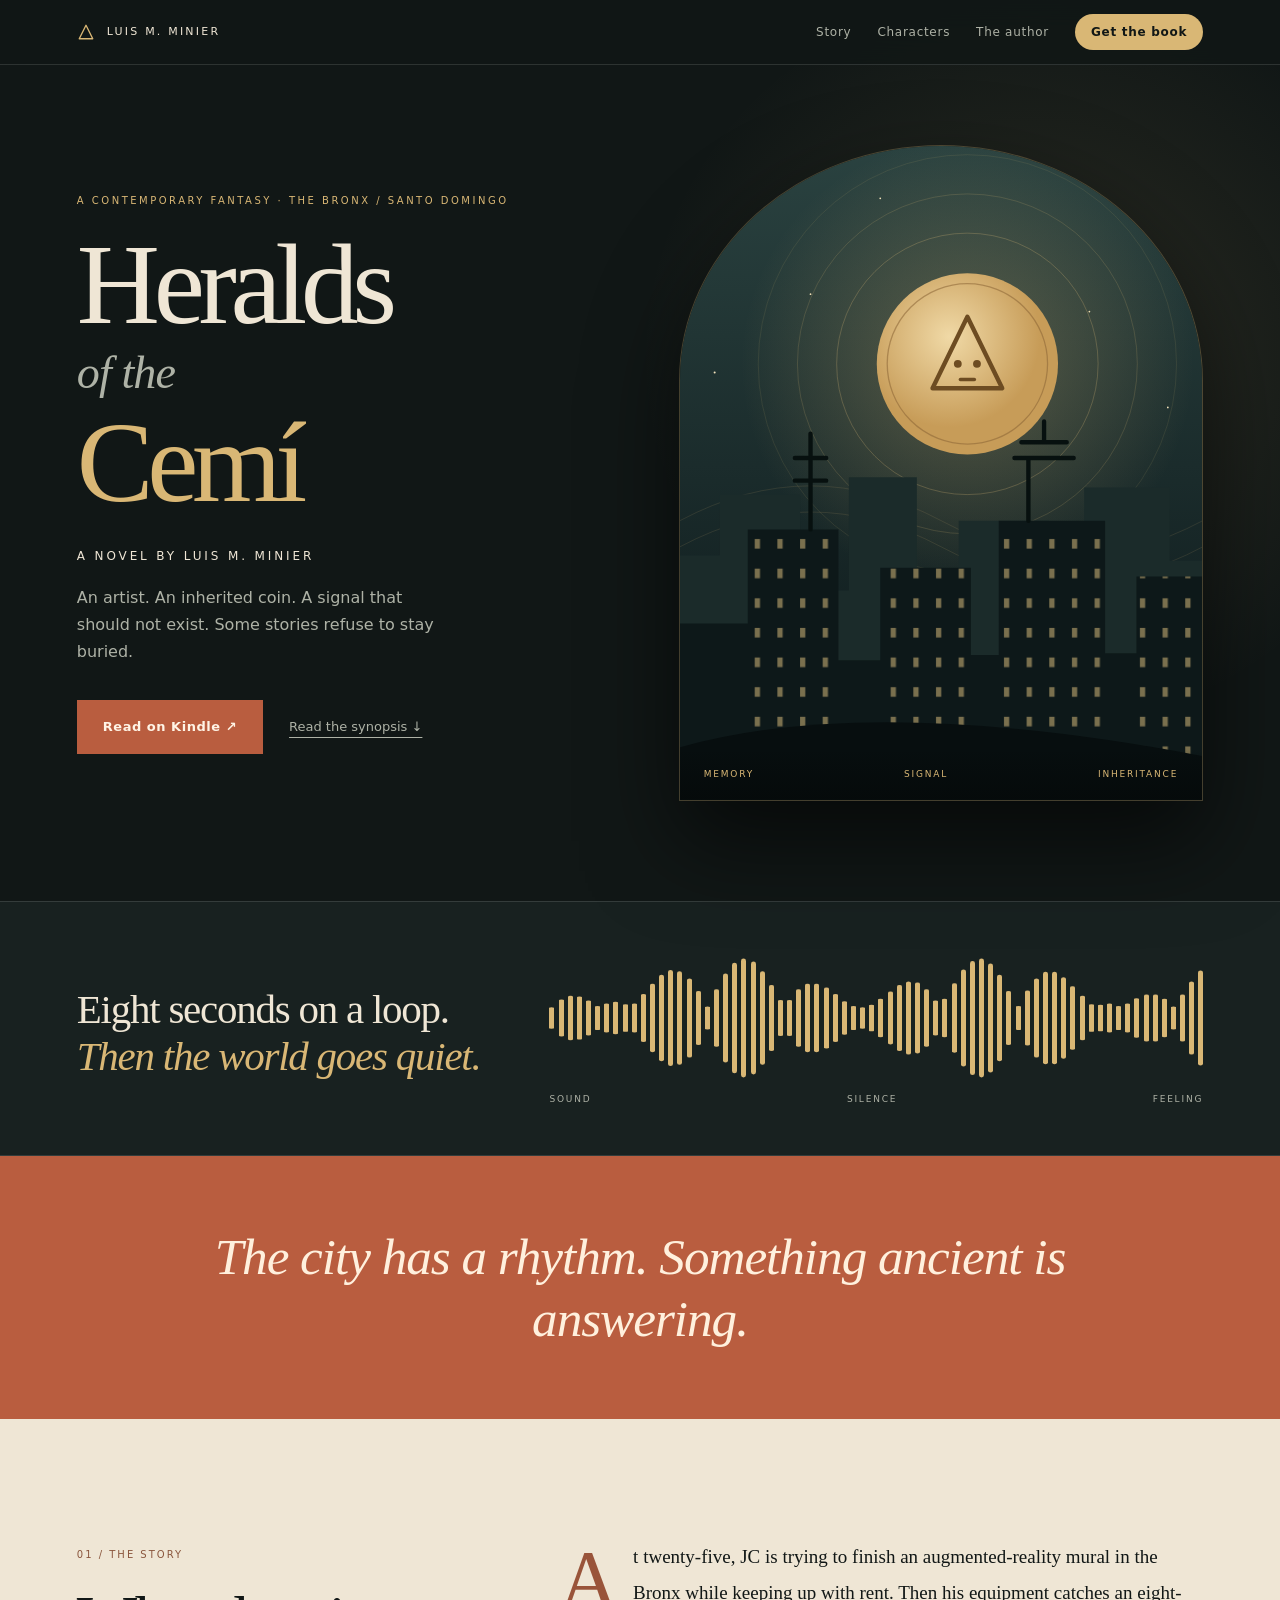
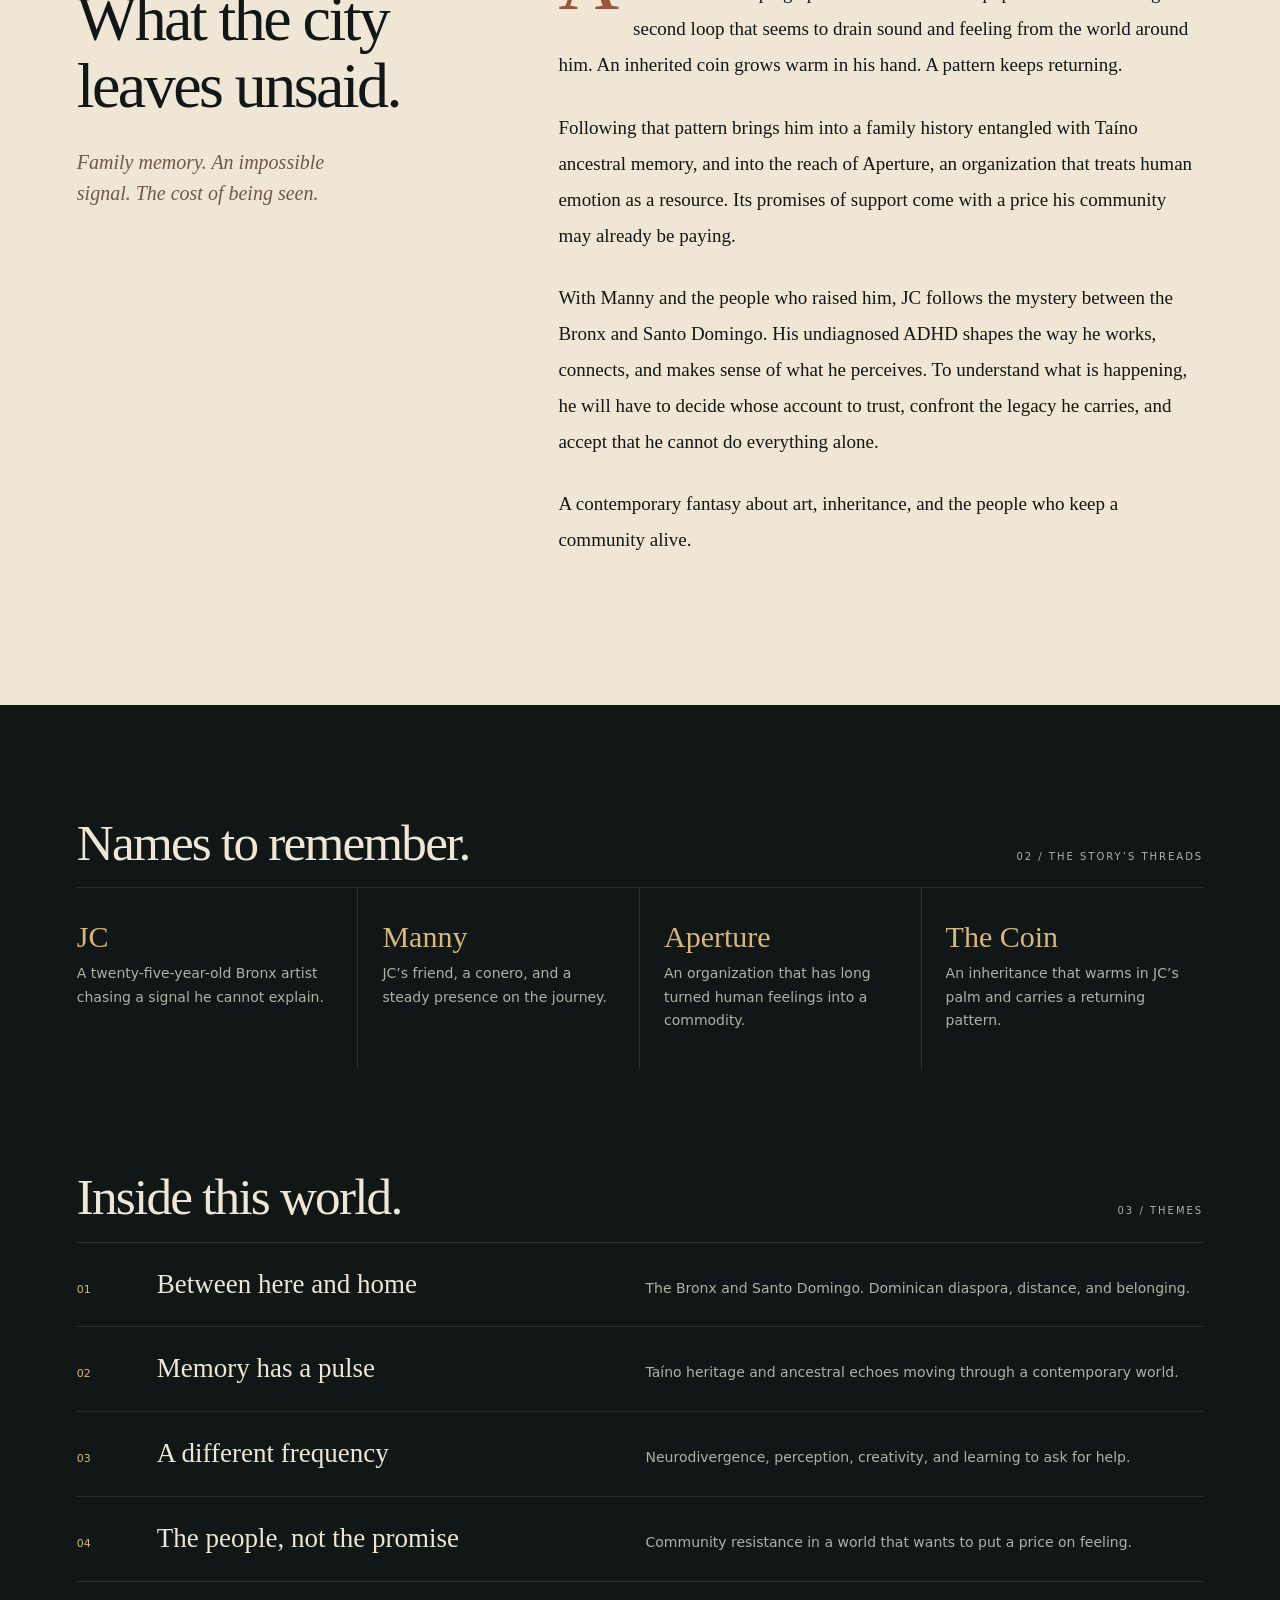
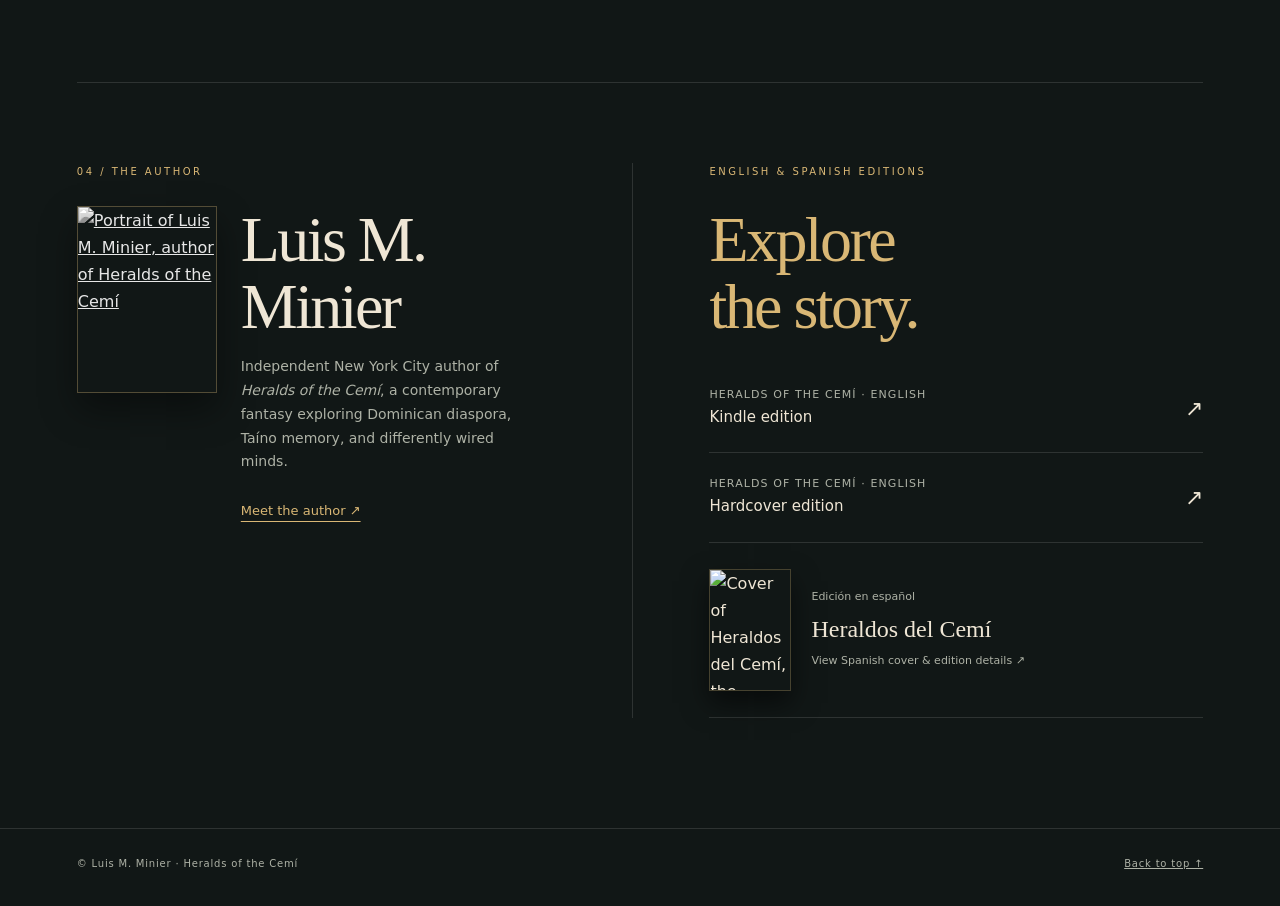
==== commit f31f9022: "Feature author portrait and Spanish book art on Heralds of the Cemí landing page" ====
--- a/index.html
+++ b/index.html
@@ -1 +1 @@
-<!doctype html><html lang='en'><head><meta charset='utf-8'><meta name='viewport' content='width=device-width,initial-scale=1'><title>Heralds of the Cemí — A Novel by Luis M. Minier</title><meta name='description' content='Heralds of the Cemí by Luis M. Minier: a contemporary fantasy of ancestral memory, art, and community, from the Bronx to Santo Domingo.'><meta name='theme-color' content='#111716'><meta property='og:type' content='book'><meta property='og:title' content='Heralds of the Cemí'><meta property='og:description' content='A contemporary fantasy by Luis M. Minier. An artist, an inherited coin, and a signal that should not exist.'><meta property='og:url' content='https://anharmoniclabs.github.io/HeraldsOfTheCemi/'><meta name='twitter:card' content='summary'><link rel='icon' href='data:image/svg+xml,%3Csvg xmlns=%27http://www.w3.org/2000/svg%27 viewBox=%270 0 32 32%27%3E%3Crect width=%2732%27 height=%2732%27 fill=%27%23111716%27/%3E%3Cpath d=%27M16 6l9 18H7z%27 fill=%27%23d9b775%27/%3E%3C/svg%3E'><script type='application/ld+json'>{"@context":"https://schema.org","@type":"Book","name":"Heralds of the Cemí","author":{"@type":"Person","name":"Luis M. Minier"},"genre":"Contemporary fantasy","url":"https://anharmoniclabs.github.io/HeraldsOfTheCemi/"}</script><style>:root{--ink:#111716;--ink2:#182120;--paper:#efe6d5;--gold:#d9b775;--rust:#b95d3f;--muted:#aeb2a6;--line:#ffffff1f}*{box-sizing:border-box}html{scroll-behavior:smooth;scroll-padding-top:80px}body{margin:0;background:var(--ink);color:var(--paper);font:16px/1.7 system-ui,-apple-system,Segoe UI,sans-serif;-webkit-font-smoothing:antialiased}a{color:inherit}a:focus-visible,button:focus-visible{outline:3px solid var(--gold);outline-offset:6px}.skip{position:absolute;left:16px;top:-80px;z-index:50;background:var(--paper);color:var(--ink);padding:10px 14px}.skip:focus{top:12px}.shell{max-width:1280px;margin:auto;padding:0 6vw}.bar{position:sticky;top:0;z-index:30;background:#111716cc;backdrop-filter:blur(14px);-webkit-backdrop-filter:blur(14px);border-bottom:1px solid var(--line)}.bar .shell{display:flex;justify-content:space-between;align-items:center;height:64px;gap:16px}.mark{display:flex;align-items:center;gap:12px;text-transform:uppercase;letter-spacing:.2em;font-size:11px;text-decoration:none}.mark svg{width:18px;height:18px}.links{display:flex;gap:26px;align-items:center}.links a{font-size:12px;letter-spacing:.06em;text-decoration:none;color:var(--muted);transition:color .2s}.links a:hover{color:var(--gold)}.links .pill{color:var(--ink);background:var(--gold);padding:8px 16px;border-radius:99px;font-weight:600}.links .pill:hover{color:var(--ink);background:#ecd09b}.hero{position:relative;display:grid;grid-template-columns:1.05fr 1fr;gap:4vw;align-items:center;padding:70px 0 90px;min-height:calc(100vh - 64px);max-height:900px}.hero:before{content:'';position:absolute;inset:-10% -20% auto auto;width:70%;height:90%;background:radial-gradient(closest-side,#d9b77522,transparent);z-index:-1}.eyebrow{display:block;font-size:10px;text-transform:uppercase;letter-spacing:.25em;color:var(--gold);margin-bottom:26px}h1{font:normal clamp(64px,9vw,132px)/.86 Georgia,'Times New Roman',serif;letter-spacing:-.055em;margin:0}h1 small{display:block;font-size:.4em;font-style:italic;letter-spacing:-.02em;line-height:1.7;color:var(--muted)}h1 em{font-style:normal;color:var(--gold);display:block}.by{font-size:12px;letter-spacing:.24em;text-transform:uppercase;margin:34px 0 18px}.intro{color:var(--muted);max-width:360px;font-size:16px;margin:0}.actions{display:flex;flex-wrap:wrap;align-items:center;gap:26px;margin-top:34px}.btn{display:inline-block;text-decoration:none;background:var(--rust);color:#fff4e6;padding:16px 26px;font-size:13px;font-weight:600;letter-spacing:.04em;transition:background .2s,transform .2s,box-shadow .2s}.btn:hover{background:#9d462c;transform:translateY(-2px);box-shadow:0 10px 30px #b95d3f40}.text{font-size:13px;text-underline-offset:6px;color:var(--muted)}.text:hover{color:var(--gold)}.art{position:relative;aspect-ratio:4/5;max-height:720px;justify-self:end;width:100%;max-width:560px;border-radius:50% 50% 0 0/36% 36% 0 0;overflow:hidden;border:1px solid #d9b77540;box-shadow:0 40px 90px #0009}.art svg{width:100%;height:100%;display:block}.cap{position:absolute;left:0;right:0;bottom:0;padding:18px 24px;display:flex;justify-content:space-between;font-size:9px;letter-spacing:.2em;text-transform:uppercase;color:var(--gold);background:linear-gradient(transparent,#050909cc)}.pulse{animation:pulse 5s ease-in-out infinite;transform-origin:330px 250px}@keyframes pulse{50%{transform:scale(1.04);opacity:.8}}.signal{background:var(--ink2);border-block:1px solid var(--line);padding:56px 0 48px;overflow:hidden}.signal .shell{display:grid;grid-template-columns:1fr 1.6fr;gap:5vw;align-items:center}.signal h2{font:normal clamp(28px,3.2vw,44px)/1.15 Georgia,serif;letter-spacing:-.03em;margin:0}.signal h2 span{color:var(--gold);font-style:italic}.wave{display:flex;align-items:center;gap:4px;height:120px}.wave i{flex:1;min-width:2px;height:100%;background:var(--gold);border-radius:3px;transform:scaleY(var(--h));animation:loop 8s ease-in-out infinite;animation-delay:calc(var(--n)*-6ms)}@keyframes loop{0%,55%{transform:scaleY(var(--h));opacity:1}70%,88%{transform:scaleY(.04);opacity:.35}100%{transform:scaleY(var(--h));opacity:1}}.legend{display:flex;justify-content:space-between;margin-top:14px;font-size:9px;letter-spacing:.2em;text-transform:uppercase;color:var(--muted)}.band{background:var(--rust);color:#fff0dd;text-align:center;padding:70px 6vw}.band p{font:italic clamp(28px,4vw,54px)/1.2 Georgia,serif;margin:0 auto;max-width:900px;letter-spacing:-.02em}.paper{background:var(--paper);color:var(--ink);padding:120px 0}.story{display:grid;grid-template-columns:1fr 1.7fr;gap:8vw}.num{font-size:10px;letter-spacing:.2em;text-transform:uppercase;color:#8a563d}h2.big{font:normal clamp(40px,5vw,70px)/1.04 Georgia,serif;letter-spacing:-.04em;margin:20px 0 28px}.aside p{font:italic 20px/1.55 Georgia,serif;color:#6e5948;max-width:260px}.prose{font:19px/1.9 Georgia,serif;max-width:660px}.prose p{margin:0 0 26px}.prose p:first-child:first-letter{float:left;font-size:84px;line-height:.82;margin:8px 14px 0 0;color:#99543a}.names{padding:110px 0 40px}.head{display:flex;justify-content:space-between;align-items:baseline;gap:20px;border-bottom:1px solid var(--line);padding-bottom:16px}.head h2{font:normal clamp(34px,4vw,56px)/1.1 Georgia,serif;letter-spacing:-.035em;margin:0}.head span{font-size:10px;letter-spacing:.2em;text-transform:uppercase;color:var(--muted)}.grid{display:grid;grid-template-columns:repeat(4,1fr);gap:0}.cell{padding:32px 24px 36px 0;border-right:1px solid var(--line)}.cell+.cell{padding-left:24px}.cell:last-child{border:0}.cell b{display:block;font:normal 30px Georgia,serif;color:var(--gold);margin-bottom:8px}.cell p{margin:0;font-size:14px;color:var(--muted)}.threads{padding:60px 0 100px}.row{display:grid;grid-template-columns:56px 1fr 1.2fr;gap:24px;padding:26px 0;border-bottom:1px solid var(--line);align-items:baseline;transition:padding .3s}.row:hover{padding-left:12px}.row span{color:var(--gold);font-size:11px}.row h3{font:normal 27px Georgia,serif;margin:0}.row p{margin:0;font-size:14px;color:var(--muted)}.end{display:grid;grid-template-columns:1fr 1.3fr;gap:9vw;padding:80px 0 110px;border-top:1px solid var(--line)}.end h2{font:normal clamp(40px,5vw,68px)/1.05 Georgia,serif;letter-spacing:-.04em;margin:0 0 24px}.end p{font-size:14px;color:var(--muted);max-width:340px;margin:0 0 12px}.buy{border-left:1px solid var(--line);padding-left:6vw}.buy h2{color:var(--gold)}.ed{display:flex;justify-content:space-between;align-items:center;gap:20px;padding:22px 0;border-bottom:1px solid var(--line);text-decoration:none;font-size:15px;transition:color .2s,padding .3s}.ed:hover{color:var(--gold);padding-left:10px}.ed small{display:block;color:var(--muted);font-size:11px;letter-spacing:.1em;text-transform:uppercase}.ed i{font-style:normal;font-size:22px}footer{border-top:1px solid var(--line);padding:26px 0 34px;font-size:10px;letter-spacing:.08em;color:var(--muted)}footer .shell{display:flex;justify-content:space-between;gap:20px;flex-wrap:wrap}.js .rv{opacity:0;transform:translateY(24px);transition:opacity .9s ease,transform .9s ease}.js .rv.in{opacity:1;transform:none}@media(max-width:900px){.hero{grid-template-columns:1fr;min-height:0;max-height:none;padding:50px 0 70px}.art{justify-self:center;max-width:460px}.signal .shell,.story,.end{grid-template-columns:1fr;gap:34px}.grid{grid-template-columns:1fr 1fr}.cell{border-right:0;border-bottom:1px solid var(--line);padding:24px 16px 24px 0!important}.paper{padding:80px 0}.buy{border-left:0;border-top:1px solid var(--line);padding:30px 0 0}.aside p{max-width:none}.row{grid-template-columns:30px 1fr;gap:10px 16px}.row p{grid-column:2}.head{display:block}.head span{display:block;margin-top:10px}}@media(max-width:560px){.links a:not(.pill){display:none}.mark{font-size:10px}.grid{grid-template-columns:1fr}.prose{font-size:17px}.wave{height:90px;gap:3px}}@media(prefers-reduced-motion:reduce){html{scroll-behavior:auto}*,*:before,*:after{animation:none!important;transition:none!important}.js .rv{opacity:1;transform:none}}</style></head><body><a class='skip' href='#main'>Skip to content</a><div class='bar'><div class='shell'><a class='mark' href='#main'><svg viewBox='0 0 32 32' aria-hidden='true'><path d='M16 4l12 24H4z' fill='none' stroke='#d9b775' stroke-width='2.4' stroke-linejoin='round'/></svg>Luis M. Minier</a><nav class='links' aria-label='Main'><a href='#story'>Story</a><a href='#names'>Names</a><a href='#threads'>Themes</a><a class='pill' href='#book'>Get the book</a></nav></div></div><main id='main'><div class='shell'><header class='hero'><div><span class='eyebrow'>A contemporary fantasy · The Bronx / Santo Domingo</span><h1>Heralds<small>of the</small><em>Cemí</em></h1><p class='by'>A novel by Luis M. Minier</p><p class='intro'>An artist. An inherited coin. A signal that should not exist. Some stories refuse to stay buried.</p><div class='actions'><a class='btn' href='https://www.amazon.com/dp/B0HNF1DJRP'>Read on Kindle ↗</a><a class='text' href='#story'>Read the synopsis ↓</a></div></div><div class='art'><svg viewBox='0 0 600 750' preserveAspectRatio='xMidYMid slice' role='img' aria-labelledby='at'><title id='at'>Illustration: a golden coin-moon marked with a three-pointed cemí glyph above a midnight city, ringed by signal waves</title><defs><linearGradient id='sk' x2='0' y2='1'><stop stop-color='#2a4240'/><stop offset='1' stop-color='#0b1517'/></linearGradient><radialGradient id='hl'><stop stop-color='#d9b775' stop-opacity='.32'/><stop offset='1' stop-color='#d9b775' stop-opacity='0'/></radialGradient><radialGradient id='mn' cx='40%' cy='35%'><stop stop-color='#f0d9a6'/><stop offset='1' stop-color='#c79c58'/></radialGradient><pattern id='wd' width='26' height='34' patternUnits='userSpaceOnUse'><rect x='8' y='9' width='6' height='11' fill='#e8c883' opacity='.5'/></pattern></defs><rect width='600' height='750' fill='url(#sk)'/><g fill='#f3e3bd'><circle cx='70' cy='90' r='1.4'/><circle cx='150' cy='170' r='1'/><circle cx='520' cy='80' r='1.5'/><circle cx='470' cy='190' r='1'/><circle cx='40' cy='260' r='1.2'/><circle cx='560' cy='300' r='1'/><circle cx='230' cy='60' r='1'/></g><circle cx='330' cy='250' r='260' fill='url(#hl)'/><g class='pulse' fill='none' stroke='#d9b775'><circle cx='330' cy='250' r='150' opacity='.3'/><circle cx='330' cy='250' r='195' opacity='.2'/><circle cx='330' cy='250' r='240' opacity='.12'/></g><circle cx='330' cy='250' r='104' fill='url(#mn)'/><circle cx='330' cy='250' r='92' fill='none' stroke='#8a6535' stroke-opacity='.55' stroke-width='1.5'/><g fill='none' stroke='#6d4c22' stroke-width='5' stroke-linejoin='round' stroke-linecap='round'><path d='M330 196l40 82h-80z'/></g><g fill='#6d4c22'><circle cx='319' cy='250' r='4.5'/><circle cx='341' cy='250' r='4.5'/><rect x='320' y='266' width='20' height='4' rx='2'/></g><path d='M0 430Q150 350 300 430T600 430M0 460Q150 380 300 460T600 460' fill='none' stroke='#d9b775' stroke-opacity='.14'/><path fill='#1b2b2a' d='M0 470h46v-70h92v110h56V380h78v130h48V430h104v78h40V392h98v84h38v274H0z'/><path fill='#0d1819' d='M0 548h78V440h104v150h48V484h104v100h32V430h122v152h36v-88h76v256H0z'/><path d='M78 440h104v310H78zM230 484h104v266H230zM366 430h122v320H366zM520 494h80v256h-80z' fill='url(#wd)'/><g stroke='#07100f' fill='none' stroke-width='5' stroke-linecap='round'><path d='M150 440V330M132 358h36M132 384h36M400 430v-72M384 358h68M392 340h52M418 340v-24'/></g><path d='M0 690Q220 628 600 700v50H0z' fill='#070e0f'/></svg><div class='cap'><span>Memory</span><span>Signal</span><span>Inheritance</span></div></div></header></div><section class='signal' aria-label='Eight second signal'><div class='shell'><h2 class='rv'>Eight seconds on a loop.<br><span>Then the world goes quiet.</span></h2><div class='rv'><div class='wave' id='wave' aria-hidden='true'></div><div class='legend'><span>Sound</span><span>Silence</span><span>Feeling</span></div></div></div></section><section class='band'><p class='rv'>The city has a rhythm. Something ancient is answering.</p></section><section class='paper' id='story'><div class='shell story'><div class='aside rv'><span class='num'>01 / The story</span><h2 class='big'>What the city leaves unsaid.</h2><p>Family memory. An impossible signal. The cost of being seen.</p></div><div class='prose rv'><p>At twenty-five, JC is trying to finish an augmented-reality mural in the Bronx while keeping up with rent. Then his equipment catches an eight-second loop that seems to drain sound and feeling from the world around him. An inherited coin grows warm in his hand. A pattern keeps returning.</p><p>Following that pattern brings him into a family history entangled with Taíno ancestral memory, and into the reach of Aperture, an organization that treats human emotion as a resource. Its promises of support come with a price his community may already be paying.</p><p>With Manny and the people who raised him, JC follows the mystery between the Bronx and Santo Domingo. His undiagnosed ADHD shapes the way he works, connects, and makes sense of what he perceives. To understand what is happening, he will have to decide whose account to trust, confront the legacy he carries, and accept that he cannot do everything alone.</p><p>A contemporary fantasy about art, inheritance, and the people who keep a community alive.</p></div></div></section><div class='shell'><section class='names' id='names'><div class='head rv'><h2>Names to remember.</h2><span>02 / The story’s threads</span></div><div class='grid rv'><div class='cell'><b>JC</b><p>A twenty-five-year-old Bronx artist chasing a signal he cannot explain.</p></div><div class='cell'><b>Manny</b><p>JC’s friend, a conero, and a steady presence on the journey.</p></div><div class='cell'><b>Aperture</b><p>An organization that has long turned human feelings into a commodity.</p></div><div class='cell'><b>The Coin</b><p>An inheritance that warms in JC’s palm and carries a returning pattern.</p></div></div></section><section class='threads' id='threads'><div class='head rv'><h2>Inside this world.</h2><span>03 / Themes</span></div><div class='row rv'><span>01</span><h3>Between here and home</h3><p>The Bronx and Santo Domingo. Dominican diaspora, distance, and belonging.</p></div><div class='row rv'><span>02</span><h3>Memory has a pulse</h3><p>Taíno heritage and ancestral echoes moving through a contemporary world.</p></div><div class='row rv'><span>03</span><h3>A different frequency</h3><p>Neurodivergence, perception, creativity, and learning to ask for help.</p></div><div class='row rv'><span>04</span><h3>The people, not the promise</h3><p>Community resistance in a world that wants to put a price on feeling.</p></div></section><section class='end' id='book'><div class='rv'><span class='eyebrow'>04 / The author</span><h2>Luis M.<br>Minier</h2><p>Author of <em>Heralds of the Cemí</em>.</p><p>Contemporary fantasy in conversation with family memory, art, and community.</p></div><div class='buy rv'><span class='eyebrow'>Begin reading</span><h2>Follow<br>the signal.</h2><a class='ed' href='https://www.amazon.com/dp/B0HNF1DJRP'><span><small>Digital</small>Kindle edition</span><i aria-hidden='true'>↗</i></a><a class='ed' href='https://www.amazon.com/dp/B0HNDVPHY2'><span><small>Print</small>Hardcover edition</span><i aria-hidden='true'>↗</i></a></div></section></div></main><footer><div class='shell'><span>© Luis M. Minier · Heralds of the Cemí</span><a href='#main'>Back to top ↑</a></div></footer><script>document.documentElement.classList.add('js');(function(){var w=document.getElementById('wave');if(w){for(var i=0;i<72;i++){var b=document.createElement('i');var h=.18+.82*Math.abs(Math.sin(i*.37)*Math.cos(i*.11+1));b.style.setProperty('--h',h.toFixed(2));b.style.setProperty('--n',i);w.appendChild(b)}}var els=document.querySelectorAll('.rv');if(!('IntersectionObserver' in window)){els.forEach(function(e){e.classList.add('in')});return}var io=new IntersectionObserver(function(es){es.forEach(function(e){if(e.isIntersecting){e.target.classList.add('in');io.unobserve(e.target)}})},{threshold:.15});els.forEach(function(e){io.observe(e)})})();</script></body></html>+<!doctype html><html lang='en'><head><meta charset='utf-8'><meta name='viewport' content='width=device-width,initial-scale=1'><title>Heralds of the Cemí — A Novel by Luis M. Minier</title><meta name='description' content='Heralds of the Cemí by Luis M. Minier: a contemporary fantasy of ancestral memory, art, and community, from the Bronx to Santo Domingo.'><meta name='theme-color' content='#111716'><meta property='og:type' content='book'><meta property='og:title' content='Heralds of the Cemí'><meta property='og:description' content='A contemporary fantasy by Luis M. Minier. An artist, an inherited coin, and a signal that should not exist.'><meta property='og:url' content='https://anharmoniclabs.github.io/HeraldsOfTheCemi/'><meta name='twitter:card' content='summary'><link rel='icon' href='data:image/svg+xml,%3Csvg xmlns=%27http://www.w3.org/2000/svg%27 viewBox=%270 0 32 32%27%3E%3Crect width=%2732%27 height=%2732%27 fill=%27%23111716%27/%3E%3Cpath d=%27M16 6l9 18H7z%27 fill=%27%23d9b775%27/%3E%3C/svg%3E'><script type='application/ld+json'>{"@context":"https://schema.org","@type":"Book","name":"Heralds of the Cemí","author":{"@type":"Person","name":"Luis M. Minier"},"genre":"Contemporary fantasy","url":"https://anharmoniclabs.github.io/HeraldsOfTheCemi/"}</script><style>:root{--ink:#111716;--ink2:#182120;--paper:#efe6d5;--gold:#d9b775;--rust:#b95d3f;--muted:#aeb2a6;--line:#ffffff1f}*{box-sizing:border-box}html{scroll-behavior:smooth;scroll-padding-top:80px}body{margin:0;background:var(--ink);color:var(--paper);font:16px/1.7 system-ui,-apple-system,Segoe UI,sans-serif;-webkit-font-smoothing:antialiased}a{color:inherit}a:focus-visible,button:focus-visible{outline:3px solid var(--gold);outline-offset:6px}.skip{position:absolute;left:16px;top:-80px;z-index:50;background:var(--paper);color:var(--ink);padding:10px 14px}.skip:focus{top:12px}.shell{max-width:1280px;margin:auto;padding:0 6vw}.bar{position:sticky;top:0;z-index:30;background:#111716cc;backdrop-filter:blur(14px);-webkit-backdrop-filter:blur(14px);border-bottom:1px solid var(--line)}.bar .shell{display:flex;justify-content:space-between;align-items:center;height:64px;gap:16px}.mark{display:flex;align-items:center;gap:12px;text-transform:uppercase;letter-spacing:.2em;font-size:11px;text-decoration:none}.mark svg{width:18px;height:18px}.links{display:flex;gap:26px;align-items:center}.links a{font-size:12px;letter-spacing:.06em;text-decoration:none;color:var(--muted);transition:color .2s}.links a:hover{color:var(--gold)}.links .pill{color:var(--ink);background:var(--gold);padding:8px 16px;border-radius:99px;font-weight:600}.links .pill:hover{color:var(--ink);background:#ecd09b}.hero{position:relative;display:grid;grid-template-columns:1.05fr 1fr;gap:4vw;align-items:center;padding:70px 0 90px;min-height:calc(100vh - 64px);max-height:900px}.hero:before{content:'';position:absolute;inset:-10% -20% auto auto;width:70%;height:90%;background:radial-gradient(closest-side,#d9b77522,transparent);z-index:-1}.eyebrow{display:block;font-size:10px;text-transform:uppercase;letter-spacing:.25em;color:var(--gold);margin-bottom:26px}h1{font:normal clamp(64px,9vw,132px)/.86 Georgia,'Times New Roman',serif;letter-spacing:-.055em;margin:0}h1 small{display:block;font-size:.4em;font-style:italic;letter-spacing:-.02em;line-height:1.7;color:var(--muted)}h1 em{font-style:normal;color:var(--gold);display:block}.by{font-size:12px;letter-spacing:.24em;text-transform:uppercase;margin:34px 0 18px}.intro{color:var(--muted);max-width:360px;font-size:16px;margin:0}.actions{display:flex;flex-wrap:wrap;align-items:center;gap:26px;margin-top:34px}.btn{display:inline-block;text-decoration:none;background:var(--rust);color:#fff4e6;padding:16px 26px;font-size:13px;font-weight:600;letter-spacing:.04em;transition:background .2s,transform .2s,box-shadow .2s}.btn:hover{background:#9d462c;transform:translateY(-2px);box-shadow:0 10px 30px #b95d3f40}.text{font-size:13px;text-underline-offset:6px;color:var(--muted)}.text:hover{color:var(--gold)}.art{position:relative;aspect-ratio:4/5;max-height:720px;justify-self:end;width:100%;max-width:560px;border-radius:50% 50% 0 0/36% 36% 0 0;overflow:hidden;border:1px solid #d9b77540;box-shadow:0 40px 90px #0009}.art svg{width:100%;height:100%;display:block}.cap{position:absolute;left:0;right:0;bottom:0;padding:18px 24px;display:flex;justify-content:space-between;font-size:9px;letter-spacing:.2em;text-transform:uppercase;color:var(--gold);background:linear-gradient(transparent,#050909cc)}.pulse{animation:pulse 5s ease-in-out infinite;transform-origin:330px 250px}@keyframes pulse{50%{transform:scale(1.04);opacity:.8}}.signal{background:var(--ink2);border-block:1px solid var(--line);padding:56px 0 48px;overflow:hidden}.signal .shell{display:grid;grid-template-columns:1fr 1.6fr;gap:5vw;align-items:center}.signal h2{font:normal clamp(28px,3.2vw,44px)/1.15 Georgia,serif;letter-spacing:-.03em;margin:0}.signal h2 span{color:var(--gold);font-style:italic}.wave{display:flex;align-items:center;gap:4px;height:120px}.wave i{flex:1;min-width:2px;height:100%;background:var(--gold);border-radius:3px;transform:scaleY(var(--h));animation:loop 8s ease-in-out infinite;animation-delay:calc(var(--n)*-6ms)}@keyframes loop{0%,55%{transform:scaleY(var(--h));opacity:1}70%,88%{transform:scaleY(.04);opacity:.35}100%{transform:scaleY(var(--h));opacity:1}}.legend{display:flex;justify-content:space-between;margin-top:14px;font-size:9px;letter-spacing:.2em;text-transform:uppercase;color:var(--muted)}.band{background:var(--rust);color:#fff0dd;text-align:center;padding:70px 6vw}.band p{font:italic clamp(28px,4vw,54px)/1.2 Georgia,serif;margin:0 auto;max-width:900px;letter-spacing:-.02em}.paper{background:var(--paper);color:var(--ink);padding:120px 0}.story{display:grid;grid-template-columns:1fr 1.7fr;gap:8vw}.num{font-size:10px;letter-spacing:.2em;text-transform:uppercase;color:#8a563d}h2.big{font:normal clamp(40px,5vw,70px)/1.04 Georgia,serif;letter-spacing:-.04em;margin:20px 0 28px}.aside p{font:italic 20px/1.55 Georgia,serif;color:#6e5948;max-width:260px}.prose{font:19px/1.9 Georgia,serif;max-width:660px}.prose p{margin:0 0 26px}.prose p:first-child:first-letter{float:left;font-size:84px;line-height:.82;margin:8px 14px 0 0;color:#99543a}.names{padding:110px 0 40px}.head{display:flex;justify-content:space-between;align-items:baseline;gap:20px;border-bottom:1px solid var(--line);padding-bottom:16px}.head h2{font:normal clamp(34px,4vw,56px)/1.1 Georgia,serif;letter-spacing:-.035em;margin:0}.head span{font-size:10px;letter-spacing:.2em;text-transform:uppercase;color:var(--muted)}.grid{display:grid;grid-template-columns:repeat(4,1fr);gap:0}.cell{padding:32px 24px 36px 0;border-right:1px solid var(--line)}.cell+.cell{padding-left:24px}.cell:last-child{border:0}.cell b{display:block;font:normal 30px Georgia,serif;color:var(--gold);margin-bottom:8px}.cell p{margin:0;font-size:14px;color:var(--muted)}.threads{padding:60px 0 100px}.row{display:grid;grid-template-columns:56px 1fr 1.2fr;gap:24px;padding:26px 0;border-bottom:1px solid var(--line);align-items:baseline;transition:padding .3s}.row:hover{padding-left:12px}.row span{color:var(--gold);font-size:11px}.row h3{font:normal 27px Georgia,serif;margin:0}.row p{margin:0;font-size:14px;color:var(--muted)}.end{display:grid;grid-template-columns:1fr 1.3fr;gap:9vw;padding:80px 0 110px;border-top:1px solid var(--line)}.end h2{font:normal clamp(40px,5vw,68px)/1.05 Georgia,serif;letter-spacing:-.04em;margin:0 0 24px}.end p{font-size:14px;color:var(--muted);max-width:340px;margin:0 0 12px}.buy{border-left:1px solid var(--line);padding-left:6vw}.buy h2{color:var(--gold)}.ed{display:flex;justify-content:space-between;align-items:center;gap:20px;padding:22px 0;border-bottom:1px solid var(--line);text-decoration:none;font-size:15px;transition:color .2s,padding .3s}.ed:hover{color:var(--gold);padding-left:10px}.ed small{display:block;color:var(--muted);font-size:11px;letter-spacing:.1em;text-transform:uppercase}.ed i{font-style:normal;font-size:22px}footer{border-top:1px solid var(--line);padding:26px 0 34px;font-size:10px;letter-spacing:.08em;color:var(--muted)}footer .shell{display:flex;justify-content:space-between;gap:20px;flex-wrap:wrap}.js .rv{opacity:0;transform:translateY(24px);transition:opacity .9s ease,transform .9s ease}.js .rv.in{opacity:1;transform:none}@media(max-width:900px){.hero{grid-template-columns:1fr;min-height:0;max-height:none;padding:50px 0 70px}.art{justify-self:center;max-width:460px}.signal .shell,.story,.end{grid-template-columns:1fr;gap:34px}.grid{grid-template-columns:1fr 1fr}.cell{border-right:0;border-bottom:1px solid var(--line);padding:24px 16px 24px 0!important}.paper{padding:80px 0}.buy{border-left:0;border-top:1px solid var(--line);padding:30px 0 0}.aside p{max-width:none}.row{grid-template-columns:30px 1fr;gap:10px 16px}.row p{grid-column:2}.head{display:block}.head span{display:block;margin-top:10px}}@media(max-width:560px){.links a:not(.pill){display:none}.mark{font-size:10px}.grid{grid-template-columns:1fr}.prose{font-size:17px}.wave{height:90px;gap:3px}}@media(prefers-reduced-motion:reduce){html{scroll-behavior:auto}*,*:before,*:after{animation:none!important;transition:none!important}.js .rv{opacity:1;transform:none}}.author-spotlight{display:grid;grid-template-columns:140px 1fr;gap:24px;align-items:start;margin-top:22px}.author-portrait{display:block;overflow:hidden;border:1px solid #d9b77555;box-shadow:0 16px 34px #0006}.author-portrait img{display:block;width:100%;height:185px;object-fit:cover;object-position:50% 27%;filter:grayscale(100%)}.author-spotlight h2{margin:0 0 15px}.author-spotlight .text{display:inline-block;margin-top:14px;color:var(--gold)}.spanish-spotlight{display:flex;gap:20px;align-items:center;text-decoration:none;border-bottom:1px solid var(--line);padding:26px 0}.spanish-spotlight img{width:82px;height:122px;object-fit:cover;border:1px solid #d9b77544;box-shadow:0 12px 25px #0008}.spanish-spotlight span{min-width:0}.spanish-spotlight small,.spanish-spotlight em{display:block;font-size:11px;font-style:normal;color:var(--muted)}.spanish-spotlight strong{display:block;font:normal 24px/1.2 Georgia,serif;margin:8px 0;color:var(--paper)}.spanish-spotlight:hover strong,.spanish-spotlight:hover em{color:var(--gold)}@media(max-width:560px){.author-spotlight{grid-template-columns:96px 1fr;gap:16px}.author-portrait img{height:134px}.author-spotlight h2{font-size:35px}.spanish-spotlight img{width:70px;height:105px}}</style></head><body><a class='skip' href='#main'>Skip to content</a><div class='bar'><div class='shell'><a class='mark' href='#main'><svg viewBox='0 0 32 32' aria-hidden='true'><path d='M16 4l12 24H4z' fill='none' stroke='#d9b775' stroke-width='2.4' stroke-linejoin='round'/></svg>Luis M. Minier</a><nav class='links' aria-label='Main'><a href='#story'>Story</a><a href='#names'>Characters</a><a href='author.html'>The author</a><a class='pill' href='#book'>Get the book</a></nav></div></div><main id='main'><div class='shell'><header class='hero'><div><span class='eyebrow'>A contemporary fantasy · The Bronx / Santo Domingo</span><h1>Heralds<small>of the</small><em>Cemí</em></h1><p class='by'>A novel by Luis M. Minier</p><p class='intro'>An artist. An inherited coin. A signal that should not exist. Some stories refuse to stay buried.</p><div class='actions'><a class='btn' href='https://www.amazon.com/dp/B0HNF1DJRP'>Read on Kindle ↗</a><a class='text' href='#story'>Read the synopsis ↓</a></div></div><div class='art'><svg viewBox='0 0 600 750' preserveAspectRatio='xMidYMid slice' role='img' aria-labelledby='at'><title id='at'>Illustration: a golden coin-moon marked with a three-pointed cemí glyph above a midnight city, ringed by signal waves</title><defs><linearGradient id='sk' x2='0' y2='1'><stop stop-color='#2a4240'/><stop offset='1' stop-color='#0b1517'/></linearGradient><radialGradient id='hl'><stop stop-color='#d9b775' stop-opacity='.32'/><stop offset='1' stop-color='#d9b775' stop-opacity='0'/></radialGradient><radialGradient id='mn' cx='40%' cy='35%'><stop stop-color='#f0d9a6'/><stop offset='1' stop-color='#c79c58'/></radialGradient><pattern id='wd' width='26' height='34' patternUnits='userSpaceOnUse'><rect x='8' y='9' width='6' height='11' fill='#e8c883' opacity='.5'/></pattern></defs><rect width='600' height='750' fill='url(#sk)'/><g fill='#f3e3bd'><circle cx='70' cy='90' r='1.4'/><circle cx='150' cy='170' r='1'/><circle cx='520' cy='80' r='1.5'/><circle cx='470' cy='190' r='1'/><circle cx='40' cy='260' r='1.2'/><circle cx='560' cy='300' r='1'/><circle cx='230' cy='60' r='1'/></g><circle cx='330' cy='250' r='260' fill='url(#hl)'/><g class='pulse' fill='none' stroke='#d9b775'><circle cx='330' cy='250' r='150' opacity='.3'/><circle cx='330' cy='250' r='195' opacity='.2'/><circle cx='330' cy='250' r='240' opacity='.12'/></g><circle cx='330' cy='250' r='104' fill='url(#mn)'/><circle cx='330' cy='250' r='92' fill='none' stroke='#8a6535' stroke-opacity='.55' stroke-width='1.5'/><g fill='none' stroke='#6d4c22' stroke-width='5' stroke-linejoin='round' stroke-linecap='round'><path d='M330 196l40 82h-80z'/></g><g fill='#6d4c22'><circle cx='319' cy='250' r='4.5'/><circle cx='341' cy='250' r='4.5'/><rect x='320' y='266' width='20' height='4' rx='2'/></g><path d='M0 430Q150 350 300 430T600 430M0 460Q150 380 300 460T600 460' fill='none' stroke='#d9b775' stroke-opacity='.14'/><path fill='#1b2b2a' d='M0 470h46v-70h92v110h56V380h78v130h48V430h104v78h40V392h98v84h38v274H0z'/><path fill='#0d1819' d='M0 548h78V440h104v150h48V484h104v100h32V430h122v152h36v-88h76v256H0z'/><path d='M78 440h104v310H78zM230 484h104v266H230zM366 430h122v320H366zM520 494h80v256h-80z' fill='url(#wd)'/><g stroke='#07100f' fill='none' stroke-width='5' stroke-linecap='round'><path d='M150 440V330M132 358h36M132 384h36M400 430v-72M384 358h68M392 340h52M418 340v-24'/></g><path d='M0 690Q220 628 600 700v50H0z' fill='#070e0f'/></svg><div class='cap'><span>Memory</span><span>Signal</span><span>Inheritance</span></div></div></header></div><section class='signal' aria-label='Eight second signal'><div class='shell'><h2 class='rv'>Eight seconds on a loop.<br><span>Then the world goes quiet.</span></h2><div class='rv'><div class='wave' id='wave' aria-hidden='true'></div><div class='legend'><span>Sound</span><span>Silence</span><span>Feeling</span></div></div></div></section><section class='band'><p class='rv'>The city has a rhythm. Something ancient is answering.</p></section><section class='paper' id='story'><div class='shell story'><div class='aside rv'><span class='num'>01 / The story</span><h2 class='big'>What the city leaves unsaid.</h2><p>Family memory. An impossible signal. The cost of being seen.</p></div><div class='prose rv'><p>At twenty-five, JC is trying to finish an augmented-reality mural in the Bronx while keeping up with rent. Then his equipment catches an eight-second loop that seems to drain sound and feeling from the world around him. An inherited coin grows warm in his hand. A pattern keeps returning.</p><p>Following that pattern brings him into a family history entangled with Taíno ancestral memory, and into the reach of Aperture, an organization that treats human emotion as a resource. Its promises of support come with a price his community may already be paying.</p><p>With Manny and the people who raised him, JC follows the mystery between the Bronx and Santo Domingo. His undiagnosed ADHD shapes the way he works, connects, and makes sense of what he perceives. To understand what is happening, he will have to decide whose account to trust, confront the legacy he carries, and accept that he cannot do everything alone.</p><p>A contemporary fantasy about art, inheritance, and the people who keep a community alive.</p></div></div></section><div class='shell'><section class='names' id='names'><div class='head rv'><h2>Names to remember.</h2><span>02 / The story’s threads</span></div><div class='grid rv'><div class='cell'><b>JC</b><p>A twenty-five-year-old Bronx artist chasing a signal he cannot explain.</p></div><div class='cell'><b>Manny</b><p>JC’s friend, a conero, and a steady presence on the journey.</p></div><div class='cell'><b>Aperture</b><p>An organization that has long turned human feelings into a commodity.</p></div><div class='cell'><b>The Coin</b><p>An inheritance that warms in JC’s palm and carries a returning pattern.</p></div></div></section><section class='threads' id='threads'><div class='head rv'><h2>Inside this world.</h2><span>03 / Themes</span></div><div class='row rv'><span>01</span><h3>Between here and home</h3><p>The Bronx and Santo Domingo. Dominican diaspora, distance, and belonging.</p></div><div class='row rv'><span>02</span><h3>Memory has a pulse</h3><p>Taíno heritage and ancestral echoes moving through a contemporary world.</p></div><div class='row rv'><span>03</span><h3>A different frequency</h3><p>Neurodivergence, perception, creativity, and learning to ask for help.</p></div><div class='row rv'><span>04</span><h3>The people, not the promise</h3><p>Community resistance in a world that wants to put a price on feeling.</p></div></section><section class='end' id='book'><div class='rv'><span class='eyebrow'>04 / The author</span><div class='author-spotlight'><a href='author.html' class='author-portrait' aria-label='Read more about author Luis M. Minier'><img src='https://d2ol7oe51mr4n9.cloudfront.net/user_3BN6e9xn2X4STcw4FAYAt0XmfjE/a153eca8-79a1-471c-b66f-f9e4af6064d6.png' alt='Portrait of Luis M. Minier, author of Heralds of the Cemí' loading='lazy' width='800' height='800'></a><div><h2>Luis M.<br>Minier</h2><p>Independent New York City author of <em>Heralds of the Cemí</em>, a contemporary fantasy exploring Dominican diaspora, Taíno memory, and differently wired minds.</p><a class='text' href='author.html'>Meet the author ↗</a></div></div></div><div class='buy rv'><span class='eyebrow'>English &amp; Spanish editions</span><h2>Explore<br>the story.</h2><a class='ed' href='https://www.amazon.com/dp/B0HNF1DJRP' rel='noopener noreferrer'><span><small>Heralds of the Cemí · English</small>Kindle edition</span><i aria-hidden='true'>↗</i></a><a class='ed' href='https://www.amazon.com/dp/B0HNDVPHY2' rel='noopener noreferrer'><span><small>Heralds of the Cemí · English</small>Hardcover edition</span><i aria-hidden='true'>↗</i></a><a class='spanish-spotlight' href='author.html#books'><img src='https://d2ol7oe51mr4n9.cloudfront.net/user_3BN6e9xn2X4STcw4FAYAt0XmfjE/c0d3d81b-cba7-44f4-a7e5-97034b929cb8.png' alt='Cover of Heraldos del Cemí, the Spanish-language edition' loading='lazy' width='1024' height='1536'><span><small>Edición en español</small><strong>Heraldos del Cemí</strong><em>View Spanish cover &amp; edition details ↗</em></span></a></div></section></div></main><footer><div class='shell'><span>© Luis M. Minier · Heralds of the Cemí</span><a href='#main'>Back to top ↑</a></div></footer><script>document.documentElement.classList.add('js');(function(){var w=document.getElementById('wave');if(w){for(var i=0;i<72;i++){var b=document.createElement('i');var h=.18+.82*Math.abs(Math.sin(i*.37)*Math.cos(i*.11+1));b.style.setProperty('--h',h.toFixed(2));b.style.setProperty('--n',i);w.appendChild(b)}}var els=document.querySelectorAll('.rv');if(!('IntersectionObserver' in window)){els.forEach(function(e){e.classList.add('in')});return}var io=new IntersectionObserver(function(es){es.forEach(function(e){if(e.isIntersecting){e.target.classList.add('in');io.unobserve(e.target)}})},{threshold:.15});els.forEach(function(e){io.observe(e)})})();</script></body></html>
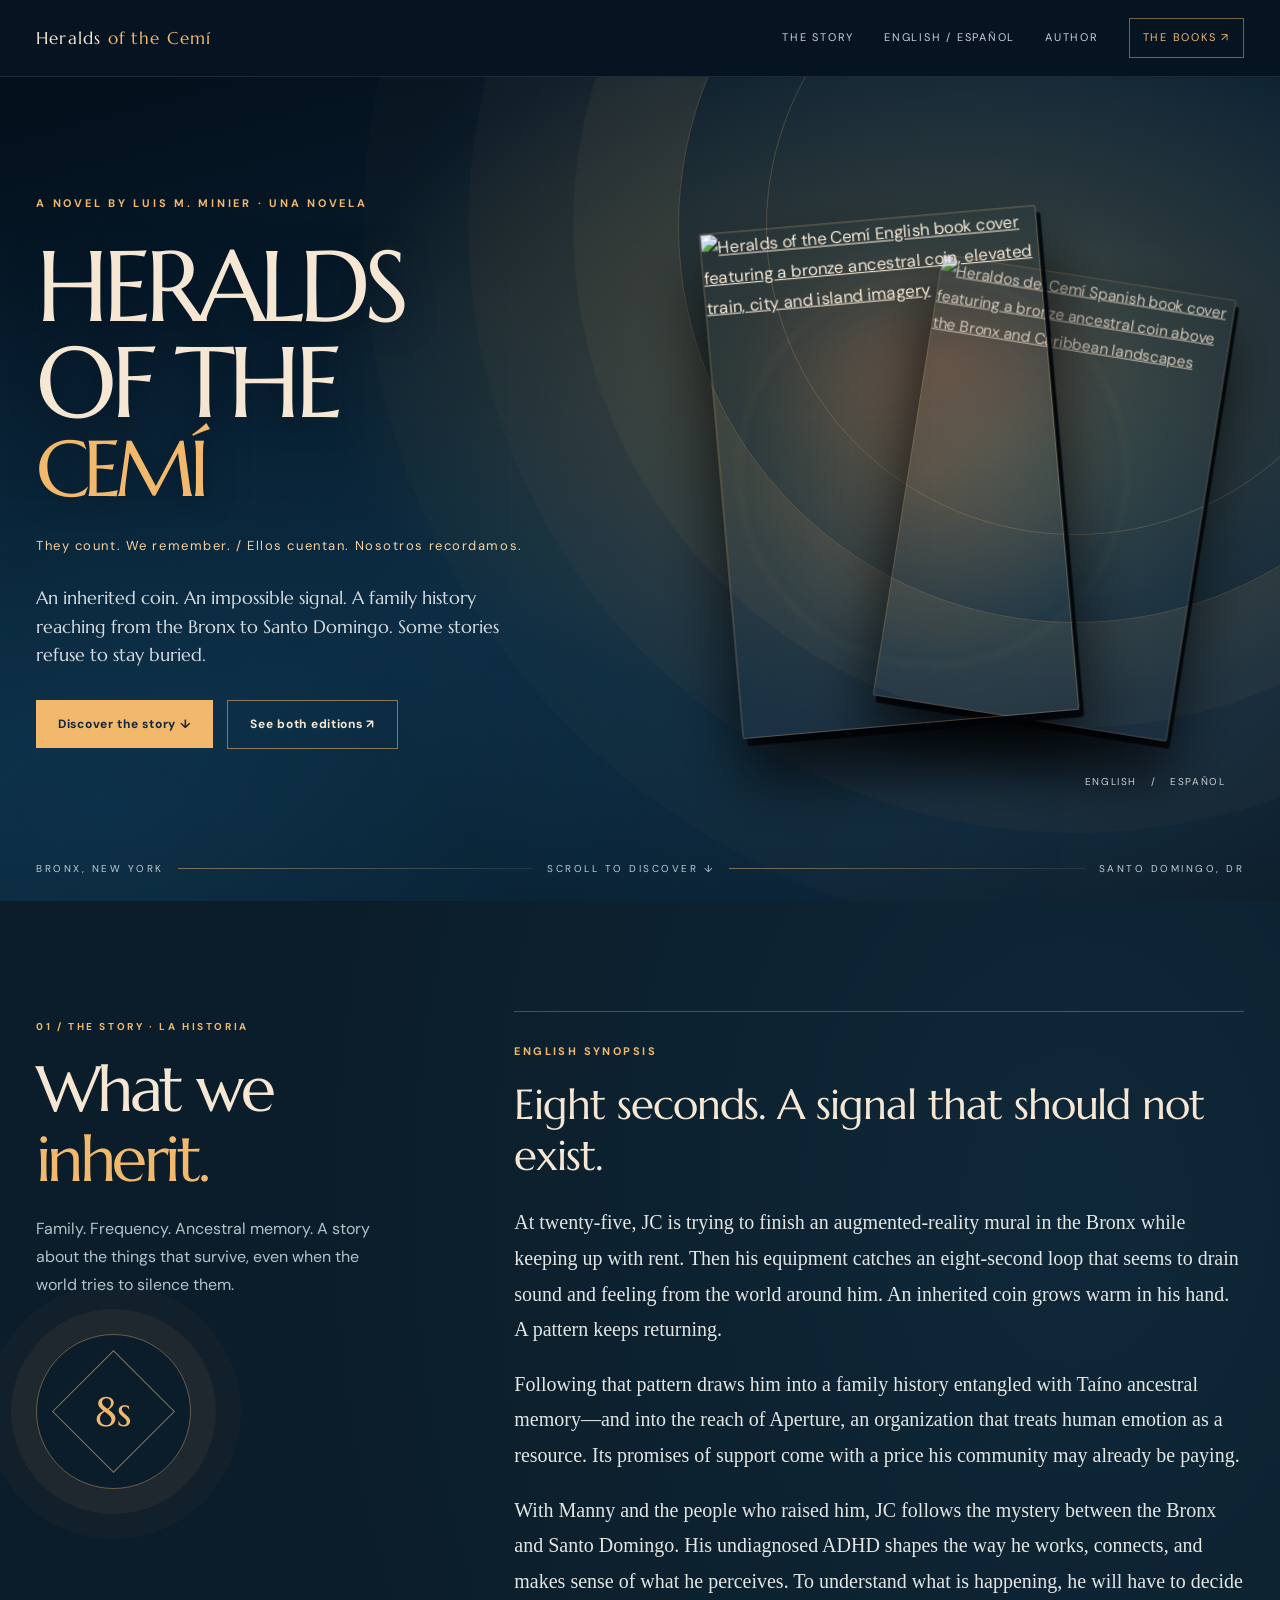
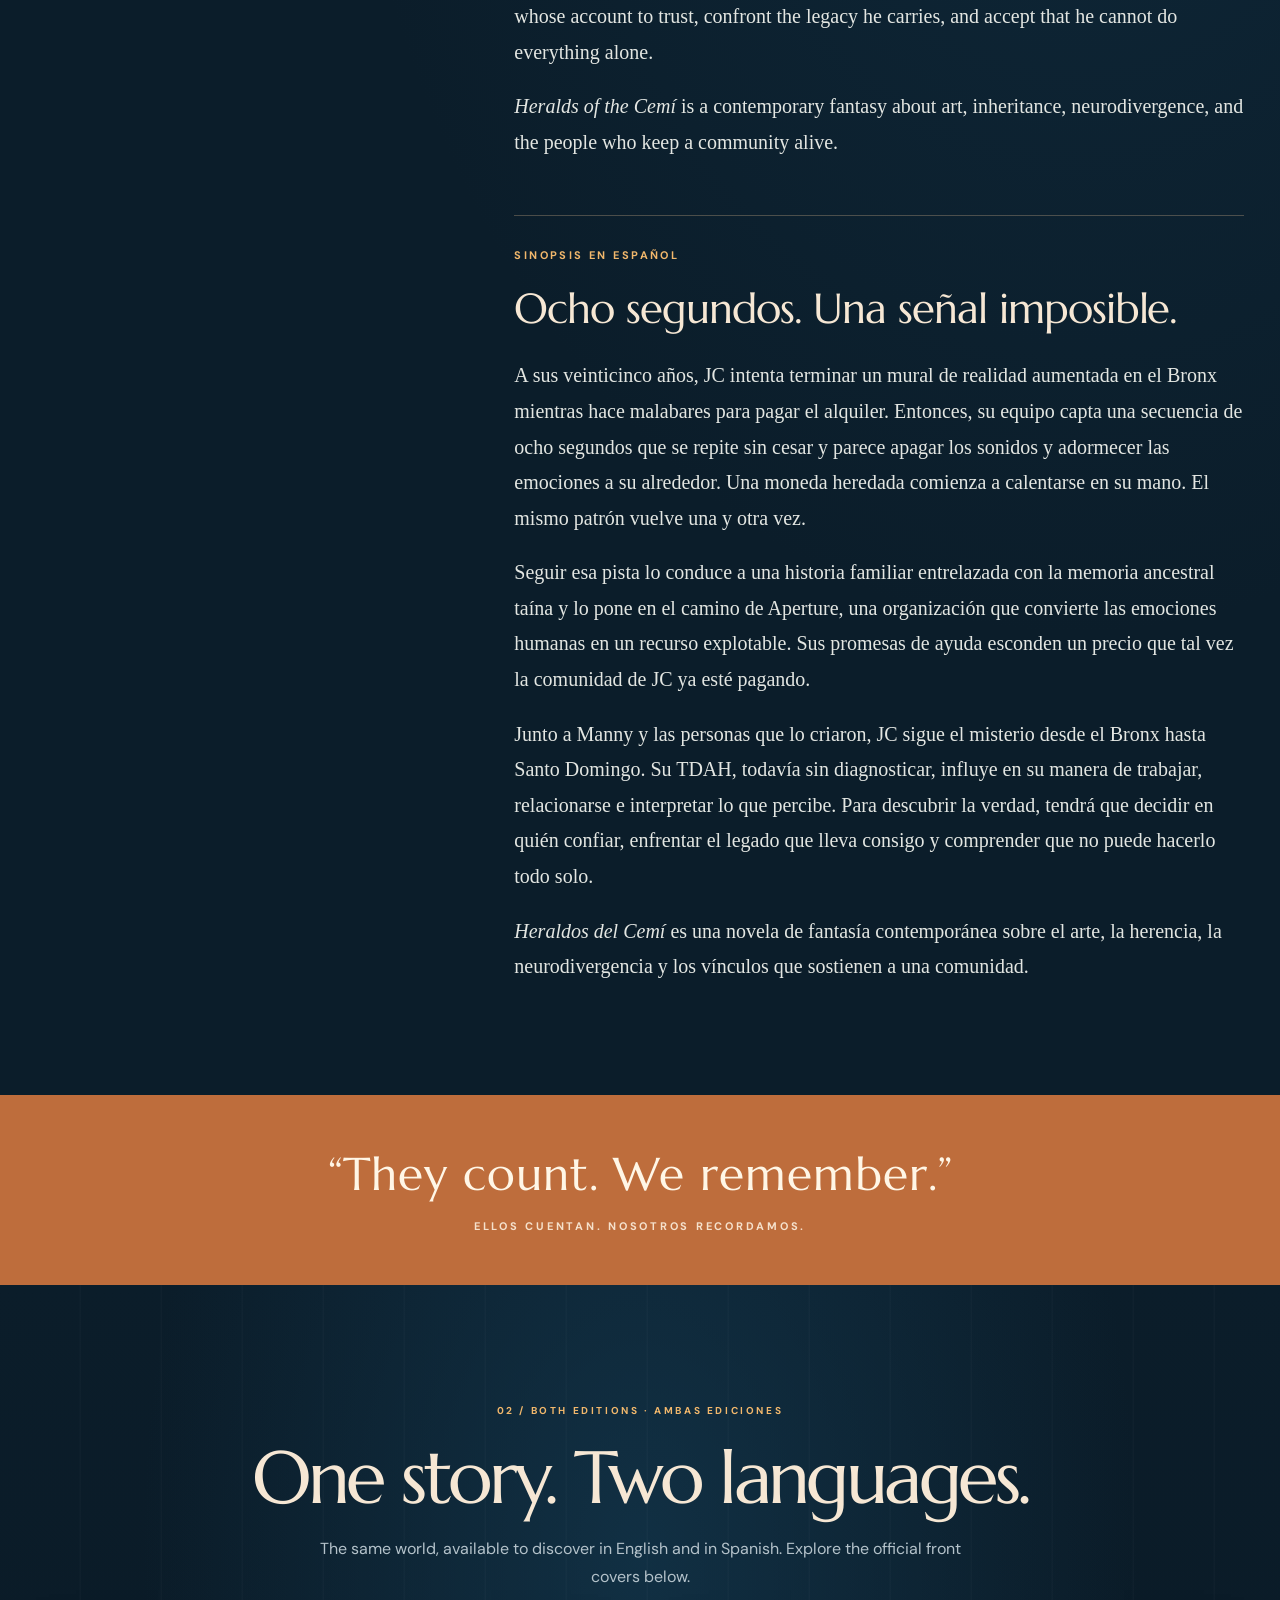
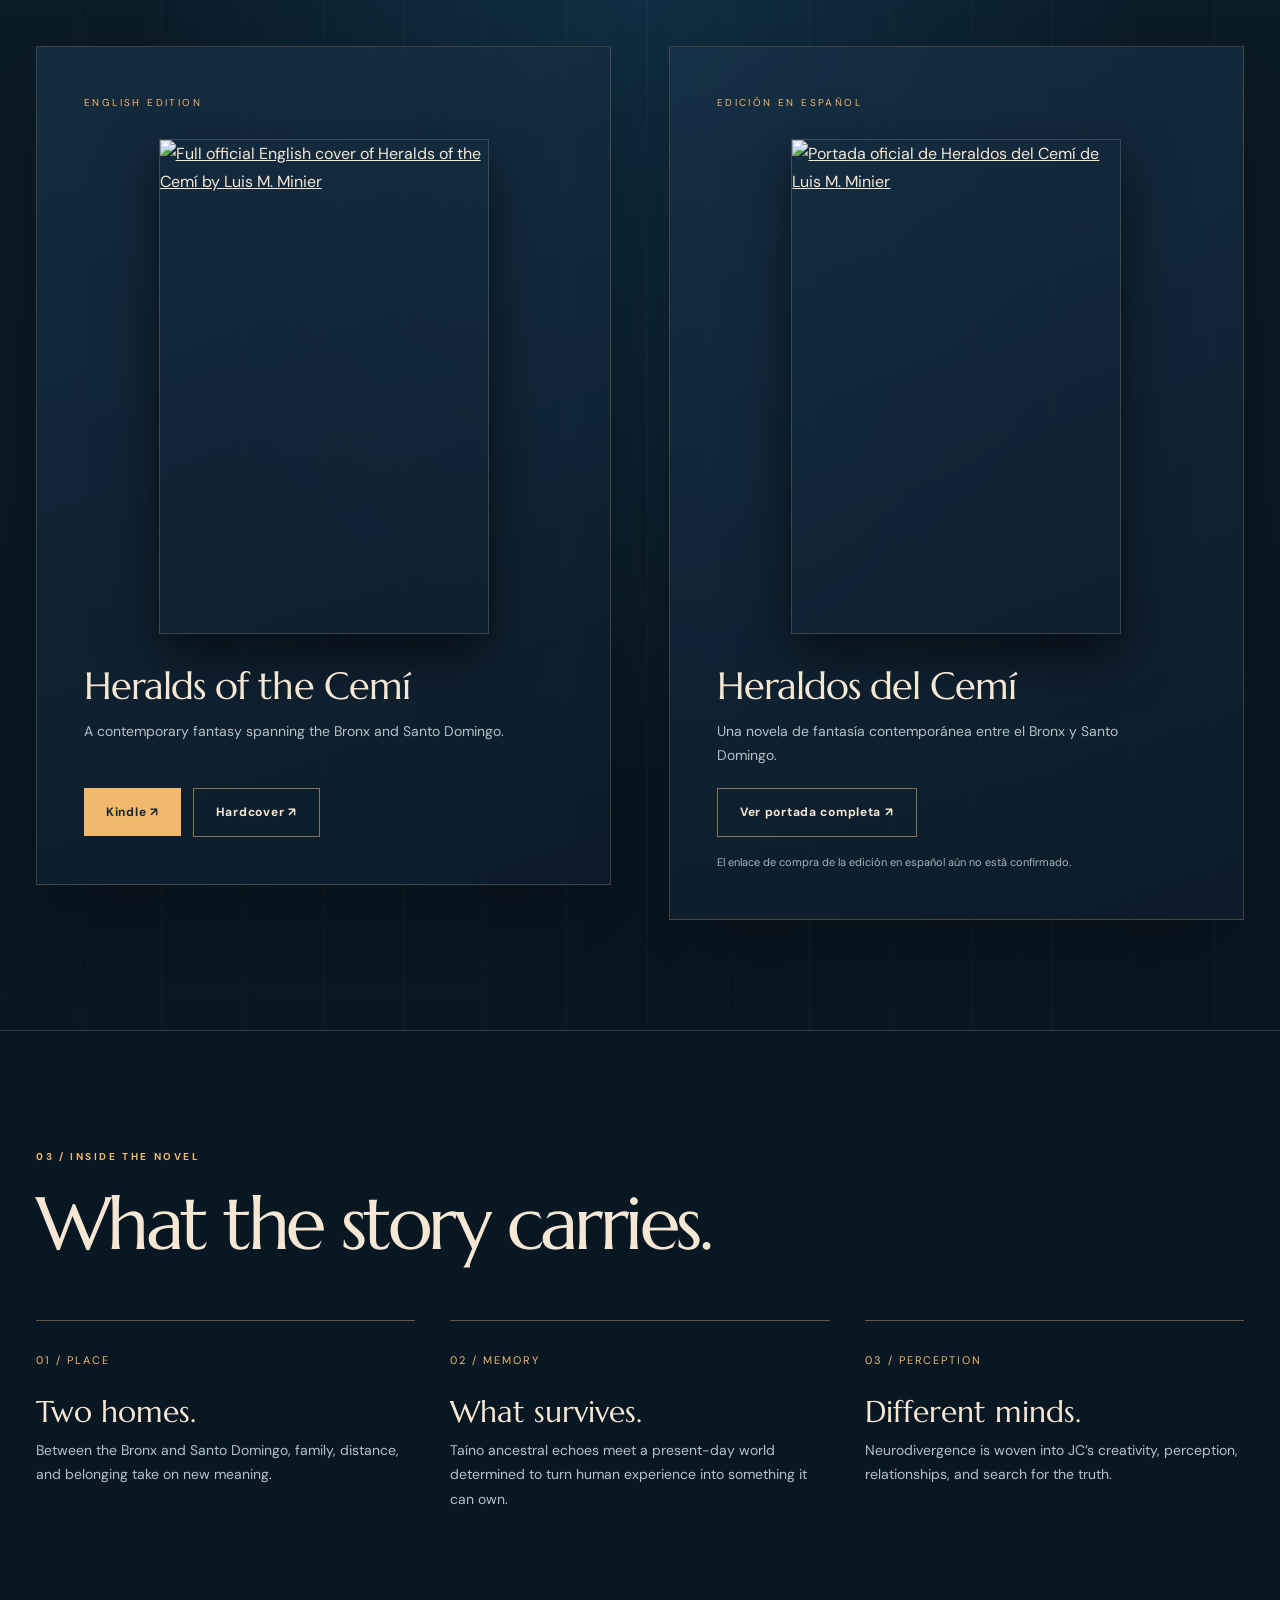
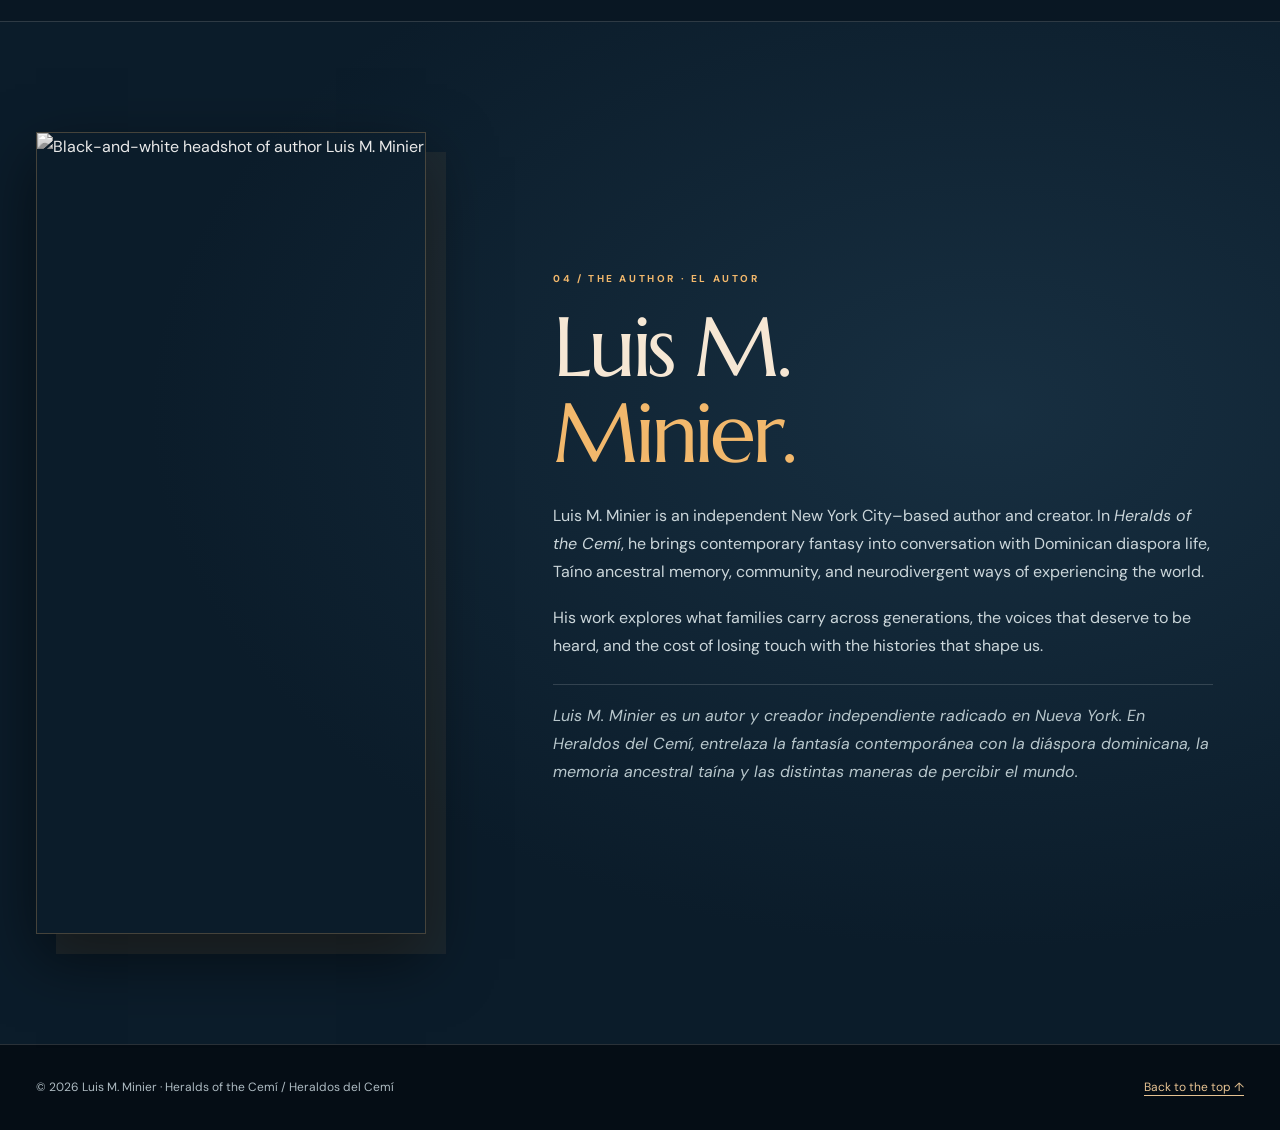
==== commit 9ed4fc41: "Unify Heralds of the Cemí into one cinematic bilingual parallax landing page" ====
--- a/index.html
+++ b/index.html
@@ -1 +1,172 @@
-<!doctype html><html lang='en'><head><meta charset='utf-8'><meta name='viewport' content='width=device-width,initial-scale=1'><title>Heralds of the Cemí — A Novel by Luis M. Minier</title><meta name='description' content='Heralds of the Cemí by Luis M. Minier: a contemporary fantasy of ancestral memory, art, and community, from the Bronx to Santo Domingo.'><meta name='theme-color' content='#111716'><meta property='og:type' content='book'><meta property='og:title' content='Heralds of the Cemí'><meta property='og:description' content='A contemporary fantasy by Luis M. Minier. An artist, an inherited coin, and a signal that should not exist.'><meta property='og:url' content='https://anharmoniclabs.github.io/HeraldsOfTheCemi/'><meta name='twitter:card' content='summary'><link rel='icon' href='data:image/svg+xml,%3Csvg xmlns=%27http://www.w3.org/2000/svg%27 viewBox=%270 0 32 32%27%3E%3Crect width=%2732%27 height=%2732%27 fill=%27%23111716%27/%3E%3Cpath d=%27M16 6l9 18H7z%27 fill=%27%23d9b775%27/%3E%3C/svg%3E'><script type='application/ld+json'>{"@context":"https://schema.org","@type":"Book","name":"Heralds of the Cemí","author":{"@type":"Person","name":"Luis M. Minier"},"genre":"Contemporary fantasy","url":"https://anharmoniclabs.github.io/HeraldsOfTheCemi/"}</script><style>:root{--ink:#111716;--ink2:#182120;--paper:#efe6d5;--gold:#d9b775;--rust:#b95d3f;--muted:#aeb2a6;--line:#ffffff1f}*{box-sizing:border-box}html{scroll-behavior:smooth;scroll-padding-top:80px}body{margin:0;background:var(--ink);color:var(--paper);font:16px/1.7 system-ui,-apple-system,Segoe UI,sans-serif;-webkit-font-smoothing:antialiased}a{color:inherit}a:focus-visible,button:focus-visible{outline:3px solid var(--gold);outline-offset:6px}.skip{position:absolute;left:16px;top:-80px;z-index:50;background:var(--paper);color:var(--ink);padding:10px 14px}.skip:focus{top:12px}.shell{max-width:1280px;margin:auto;padding:0 6vw}.bar{position:sticky;top:0;z-index:30;background:#111716cc;backdrop-filter:blur(14px);-webkit-backdrop-filter:blur(14px);border-bottom:1px solid var(--line)}.bar .shell{display:flex;justify-content:space-between;align-items:center;height:64px;gap:16px}.mark{display:flex;align-items:center;gap:12px;text-transform:uppercase;letter-spacing:.2em;font-size:11px;text-decoration:none}.mark svg{width:18px;height:18px}.links{display:flex;gap:26px;align-items:center}.links a{font-size:12px;letter-spacing:.06em;text-decoration:none;color:var(--muted);transition:color .2s}.links a:hover{color:var(--gold)}.links .pill{color:var(--ink);background:var(--gold);padding:8px 16px;border-radius:99px;font-weight:600}.links .pill:hover{color:var(--ink);background:#ecd09b}.hero{position:relative;display:grid;grid-template-columns:1.05fr 1fr;gap:4vw;align-items:center;padding:70px 0 90px;min-height:calc(100vh - 64px);max-height:900px}.hero:before{content:'';position:absolute;inset:-10% -20% auto auto;width:70%;height:90%;background:radial-gradient(closest-side,#d9b77522,transparent);z-index:-1}.eyebrow{display:block;font-size:10px;text-transform:uppercase;letter-spacing:.25em;color:var(--gold);margin-bottom:26px}h1{font:normal clamp(64px,9vw,132px)/.86 Georgia,'Times New Roman',serif;letter-spacing:-.055em;margin:0}h1 small{display:block;font-size:.4em;font-style:italic;letter-spacing:-.02em;line-height:1.7;color:var(--muted)}h1 em{font-style:normal;color:var(--gold);display:block}.by{font-size:12px;letter-spacing:.24em;text-transform:uppercase;margin:34px 0 18px}.intro{color:var(--muted);max-width:360px;font-size:16px;margin:0}.actions{display:flex;flex-wrap:wrap;align-items:center;gap:26px;margin-top:34px}.btn{display:inline-block;text-decoration:none;background:var(--rust);color:#fff4e6;padding:16px 26px;font-size:13px;font-weight:600;letter-spacing:.04em;transition:background .2s,transform .2s,box-shadow .2s}.btn:hover{background:#9d462c;transform:translateY(-2px);box-shadow:0 10px 30px #b95d3f40}.text{font-size:13px;text-underline-offset:6px;color:var(--muted)}.text:hover{color:var(--gold)}.art{position:relative;aspect-ratio:4/5;max-height:720px;justify-self:end;width:100%;max-width:560px;border-radius:50% 50% 0 0/36% 36% 0 0;overflow:hidden;border:1px solid #d9b77540;box-shadow:0 40px 90px #0009}.art svg{width:100%;height:100%;display:block}.cap{position:absolute;left:0;right:0;bottom:0;padding:18px 24px;display:flex;justify-content:space-between;font-size:9px;letter-spacing:.2em;text-transform:uppercase;color:var(--gold);background:linear-gradient(transparent,#050909cc)}.pulse{animation:pulse 5s ease-in-out infinite;transform-origin:330px 250px}@keyframes pulse{50%{transform:scale(1.04);opacity:.8}}.signal{background:var(--ink2);border-block:1px solid var(--line);padding:56px 0 48px;overflow:hidden}.signal .shell{display:grid;grid-template-columns:1fr 1.6fr;gap:5vw;align-items:center}.signal h2{font:normal clamp(28px,3.2vw,44px)/1.15 Georgia,serif;letter-spacing:-.03em;margin:0}.signal h2 span{color:var(--gold);font-style:italic}.wave{display:flex;align-items:center;gap:4px;height:120px}.wave i{flex:1;min-width:2px;height:100%;background:var(--gold);border-radius:3px;transform:scaleY(var(--h));animation:loop 8s ease-in-out infinite;animation-delay:calc(var(--n)*-6ms)}@keyframes loop{0%,55%{transform:scaleY(var(--h));opacity:1}70%,88%{transform:scaleY(.04);opacity:.35}100%{transform:scaleY(var(--h));opacity:1}}.legend{display:flex;justify-content:space-between;margin-top:14px;font-size:9px;letter-spacing:.2em;text-transform:uppercase;color:var(--muted)}.band{background:var(--rust);color:#fff0dd;text-align:center;padding:70px 6vw}.band p{font:italic clamp(28px,4vw,54px)/1.2 Georgia,serif;margin:0 auto;max-width:900px;letter-spacing:-.02em}.paper{background:var(--paper);color:var(--ink);padding:120px 0}.story{display:grid;grid-template-columns:1fr 1.7fr;gap:8vw}.num{font-size:10px;letter-spacing:.2em;text-transform:uppercase;color:#8a563d}h2.big{font:normal clamp(40px,5vw,70px)/1.04 Georgia,serif;letter-spacing:-.04em;margin:20px 0 28px}.aside p{font:italic 20px/1.55 Georgia,serif;color:#6e5948;max-width:260px}.prose{font:19px/1.9 Georgia,serif;max-width:660px}.prose p{margin:0 0 26px}.prose p:first-child:first-letter{float:left;font-size:84px;line-height:.82;margin:8px 14px 0 0;color:#99543a}.names{padding:110px 0 40px}.head{display:flex;justify-content:space-between;align-items:baseline;gap:20px;border-bottom:1px solid var(--line);padding-bottom:16px}.head h2{font:normal clamp(34px,4vw,56px)/1.1 Georgia,serif;letter-spacing:-.035em;margin:0}.head span{font-size:10px;letter-spacing:.2em;text-transform:uppercase;color:var(--muted)}.grid{display:grid;grid-template-columns:repeat(4,1fr);gap:0}.cell{padding:32px 24px 36px 0;border-right:1px solid var(--line)}.cell+.cell{padding-left:24px}.cell:last-child{border:0}.cell b{display:block;font:normal 30px Georgia,serif;color:var(--gold);margin-bottom:8px}.cell p{margin:0;font-size:14px;color:var(--muted)}.threads{padding:60px 0 100px}.row{display:grid;grid-template-columns:56px 1fr 1.2fr;gap:24px;padding:26px 0;border-bottom:1px solid var(--line);align-items:baseline;transition:padding .3s}.row:hover{padding-left:12px}.row span{color:var(--gold);font-size:11px}.row h3{font:normal 27px Georgia,serif;margin:0}.row p{margin:0;font-size:14px;color:var(--muted)}.end{display:grid;grid-template-columns:1fr 1.3fr;gap:9vw;padding:80px 0 110px;border-top:1px solid var(--line)}.end h2{font:normal clamp(40px,5vw,68px)/1.05 Georgia,serif;letter-spacing:-.04em;margin:0 0 24px}.end p{font-size:14px;color:var(--muted);max-width:340px;margin:0 0 12px}.buy{border-left:1px solid var(--line);padding-left:6vw}.buy h2{color:var(--gold)}.ed{display:flex;justify-content:space-between;align-items:center;gap:20px;padding:22px 0;border-bottom:1px solid var(--line);text-decoration:none;font-size:15px;transition:color .2s,padding .3s}.ed:hover{color:var(--gold);padding-left:10px}.ed small{display:block;color:var(--muted);font-size:11px;letter-spacing:.1em;text-transform:uppercase}.ed i{font-style:normal;font-size:22px}footer{border-top:1px solid var(--line);padding:26px 0 34px;font-size:10px;letter-spacing:.08em;color:var(--muted)}footer .shell{display:flex;justify-content:space-between;gap:20px;flex-wrap:wrap}.js .rv{opacity:0;transform:translateY(24px);transition:opacity .9s ease,transform .9s ease}.js .rv.in{opacity:1;transform:none}@media(max-width:900px){.hero{grid-template-columns:1fr;min-height:0;max-height:none;padding:50px 0 70px}.art{justify-self:center;max-width:460px}.signal .shell,.story,.end{grid-template-columns:1fr;gap:34px}.grid{grid-template-columns:1fr 1fr}.cell{border-right:0;border-bottom:1px solid var(--line);padding:24px 16px 24px 0!important}.paper{padding:80px 0}.buy{border-left:0;border-top:1px solid var(--line);padding:30px 0 0}.aside p{max-width:none}.row{grid-template-columns:30px 1fr;gap:10px 16px}.row p{grid-column:2}.head{display:block}.head span{display:block;margin-top:10px}}@media(max-width:560px){.links a:not(.pill){display:none}.mark{font-size:10px}.grid{grid-template-columns:1fr}.prose{font-size:17px}.wave{height:90px;gap:3px}}@media(prefers-reduced-motion:reduce){html{scroll-behavior:auto}*,*:before,*:after{animation:none!important;transition:none!important}.js .rv{opacity:1;transform:none}}.author-spotlight{display:grid;grid-template-columns:140px 1fr;gap:24px;align-items:start;margin-top:22px}.author-portrait{display:block;overflow:hidden;border:1px solid #d9b77555;box-shadow:0 16px 34px #0006}.author-portrait img{display:block;width:100%;height:185px;object-fit:cover;object-position:50% 27%;filter:grayscale(100%)}.author-spotlight h2{margin:0 0 15px}.author-spotlight .text{display:inline-block;margin-top:14px;color:var(--gold)}.spanish-spotlight{display:flex;gap:20px;align-items:center;text-decoration:none;border-bottom:1px solid var(--line);padding:26px 0}.spanish-spotlight img{width:82px;height:122px;object-fit:cover;border:1px solid #d9b77544;box-shadow:0 12px 25px #0008}.spanish-spotlight span{min-width:0}.spanish-spotlight small,.spanish-spotlight em{display:block;font-size:11px;font-style:normal;color:var(--muted)}.spanish-spotlight strong{display:block;font:normal 24px/1.2 Georgia,serif;margin:8px 0;color:var(--paper)}.spanish-spotlight:hover strong,.spanish-spotlight:hover em{color:var(--gold)}@media(max-width:560px){.author-spotlight{grid-template-columns:96px 1fr;gap:16px}.author-portrait img{height:134px}.author-spotlight h2{font-size:35px}.spanish-spotlight img{width:70px;height:105px}}</style></head><body><a class='skip' href='#main'>Skip to content</a><div class='bar'><div class='shell'><a class='mark' href='#main'><svg viewBox='0 0 32 32' aria-hidden='true'><path d='M16 4l12 24H4z' fill='none' stroke='#d9b775' stroke-width='2.4' stroke-linejoin='round'/></svg>Luis M. Minier</a><nav class='links' aria-label='Main'><a href='#story'>Story</a><a href='#names'>Characters</a><a href='author.html'>The author</a><a class='pill' href='#book'>Get the book</a></nav></div></div><main id='main'><div class='shell'><header class='hero'><div><span class='eyebrow'>A contemporary fantasy · The Bronx / Santo Domingo</span><h1>Heralds<small>of the</small><em>Cemí</em></h1><p class='by'>A novel by Luis M. Minier</p><p class='intro'>An artist. An inherited coin. A signal that should not exist. Some stories refuse to stay buried.</p><div class='actions'><a class='btn' href='https://www.amazon.com/dp/B0HNF1DJRP'>Read on Kindle ↗</a><a class='text' href='#story'>Read the synopsis ↓</a></div></div><div class='art'><svg viewBox='0 0 600 750' preserveAspectRatio='xMidYMid slice' role='img' aria-labelledby='at'><title id='at'>Illustration: a golden coin-moon marked with a three-pointed cemí glyph above a midnight city, ringed by signal waves</title><defs><linearGradient id='sk' x2='0' y2='1'><stop stop-color='#2a4240'/><stop offset='1' stop-color='#0b1517'/></linearGradient><radialGradient id='hl'><stop stop-color='#d9b775' stop-opacity='.32'/><stop offset='1' stop-color='#d9b775' stop-opacity='0'/></radialGradient><radialGradient id='mn' cx='40%' cy='35%'><stop stop-color='#f0d9a6'/><stop offset='1' stop-color='#c79c58'/></radialGradient><pattern id='wd' width='26' height='34' patternUnits='userSpaceOnUse'><rect x='8' y='9' width='6' height='11' fill='#e8c883' opacity='.5'/></pattern></defs><rect width='600' height='750' fill='url(#sk)'/><g fill='#f3e3bd'><circle cx='70' cy='90' r='1.4'/><circle cx='150' cy='170' r='1'/><circle cx='520' cy='80' r='1.5'/><circle cx='470' cy='190' r='1'/><circle cx='40' cy='260' r='1.2'/><circle cx='560' cy='300' r='1'/><circle cx='230' cy='60' r='1'/></g><circle cx='330' cy='250' r='260' fill='url(#hl)'/><g class='pulse' fill='none' stroke='#d9b775'><circle cx='330' cy='250' r='150' opacity='.3'/><circle cx='330' cy='250' r='195' opacity='.2'/><circle cx='330' cy='250' r='240' opacity='.12'/></g><circle cx='330' cy='250' r='104' fill='url(#mn)'/><circle cx='330' cy='250' r='92' fill='none' stroke='#8a6535' stroke-opacity='.55' stroke-width='1.5'/><g fill='none' stroke='#6d4c22' stroke-width='5' stroke-linejoin='round' stroke-linecap='round'><path d='M330 196l40 82h-80z'/></g><g fill='#6d4c22'><circle cx='319' cy='250' r='4.5'/><circle cx='341' cy='250' r='4.5'/><rect x='320' y='266' width='20' height='4' rx='2'/></g><path d='M0 430Q150 350 300 430T600 430M0 460Q150 380 300 460T600 460' fill='none' stroke='#d9b775' stroke-opacity='.14'/><path fill='#1b2b2a' d='M0 470h46v-70h92v110h56V380h78v130h48V430h104v78h40V392h98v84h38v274H0z'/><path fill='#0d1819' d='M0 548h78V440h104v150h48V484h104v100h32V430h122v152h36v-88h76v256H0z'/><path d='M78 440h104v310H78zM230 484h104v266H230zM366 430h122v320H366zM520 494h80v256h-80z' fill='url(#wd)'/><g stroke='#07100f' fill='none' stroke-width='5' stroke-linecap='round'><path d='M150 440V330M132 358h36M132 384h36M400 430v-72M384 358h68M392 340h52M418 340v-24'/></g><path d='M0 690Q220 628 600 700v50H0z' fill='#070e0f'/></svg><div class='cap'><span>Memory</span><span>Signal</span><span>Inheritance</span></div></div></header></div><section class='signal' aria-label='Eight second signal'><div class='shell'><h2 class='rv'>Eight seconds on a loop.<br><span>Then the world goes quiet.</span></h2><div class='rv'><div class='wave' id='wave' aria-hidden='true'></div><div class='legend'><span>Sound</span><span>Silence</span><span>Feeling</span></div></div></div></section><section class='band'><p class='rv'>The city has a rhythm. Something ancient is answering.</p></section><section class='paper' id='story'><div class='shell story'><div class='aside rv'><span class='num'>01 / The story</span><h2 class='big'>What the city leaves unsaid.</h2><p>Family memory. An impossible signal. The cost of being seen.</p></div><div class='prose rv'><p>At twenty-five, JC is trying to finish an augmented-reality mural in the Bronx while keeping up with rent. Then his equipment catches an eight-second loop that seems to drain sound and feeling from the world around him. An inherited coin grows warm in his hand. A pattern keeps returning.</p><p>Following that pattern brings him into a family history entangled with Taíno ancestral memory, and into the reach of Aperture, an organization that treats human emotion as a resource. Its promises of support come with a price his community may already be paying.</p><p>With Manny and the people who raised him, JC follows the mystery between the Bronx and Santo Domingo. His undiagnosed ADHD shapes the way he works, connects, and makes sense of what he perceives. To understand what is happening, he will have to decide whose account to trust, confront the legacy he carries, and accept that he cannot do everything alone.</p><p>A contemporary fantasy about art, inheritance, and the people who keep a community alive.</p></div></div></section><div class='shell'><section class='names' id='names'><div class='head rv'><h2>Names to remember.</h2><span>02 / The story’s threads</span></div><div class='grid rv'><div class='cell'><b>JC</b><p>A twenty-five-year-old Bronx artist chasing a signal he cannot explain.</p></div><div class='cell'><b>Manny</b><p>JC’s friend, a conero, and a steady presence on the journey.</p></div><div class='cell'><b>Aperture</b><p>An organization that has long turned human feelings into a commodity.</p></div><div class='cell'><b>The Coin</b><p>An inheritance that warms in JC’s palm and carries a returning pattern.</p></div></div></section><section class='threads' id='threads'><div class='head rv'><h2>Inside this world.</h2><span>03 / Themes</span></div><div class='row rv'><span>01</span><h3>Between here and home</h3><p>The Bronx and Santo Domingo. Dominican diaspora, distance, and belonging.</p></div><div class='row rv'><span>02</span><h3>Memory has a pulse</h3><p>Taíno heritage and ancestral echoes moving through a contemporary world.</p></div><div class='row rv'><span>03</span><h3>A different frequency</h3><p>Neurodivergence, perception, creativity, and learning to ask for help.</p></div><div class='row rv'><span>04</span><h3>The people, not the promise</h3><p>Community resistance in a world that wants to put a price on feeling.</p></div></section><section class='end' id='book'><div class='rv'><span class='eyebrow'>04 / The author</span><div class='author-spotlight'><a href='author.html' class='author-portrait' aria-label='Read more about author Luis M. Minier'><img src='https://d2ol7oe51mr4n9.cloudfront.net/user_3BN6e9xn2X4STcw4FAYAt0XmfjE/a153eca8-79a1-471c-b66f-f9e4af6064d6.png' alt='Portrait of Luis M. Minier, author of Heralds of the Cemí' loading='lazy' width='800' height='800'></a><div><h2>Luis M.<br>Minier</h2><p>Independent New York City author of <em>Heralds of the Cemí</em>, a contemporary fantasy exploring Dominican diaspora, Taíno memory, and differently wired minds.</p><a class='text' href='author.html'>Meet the author ↗</a></div></div></div><div class='buy rv'><span class='eyebrow'>English &amp; Spanish editions</span><h2>Explore<br>the story.</h2><a class='ed' href='https://www.amazon.com/dp/B0HNF1DJRP' rel='noopener noreferrer'><span><small>Heralds of the Cemí · English</small>Kindle edition</span><i aria-hidden='true'>↗</i></a><a class='ed' href='https://www.amazon.com/dp/B0HNDVPHY2' rel='noopener noreferrer'><span><small>Heralds of the Cemí · English</small>Hardcover edition</span><i aria-hidden='true'>↗</i></a><a class='spanish-spotlight' href='author.html#books'><img src='https://d2ol7oe51mr4n9.cloudfront.net/user_3BN6e9xn2X4STcw4FAYAt0XmfjE/c0d3d81b-cba7-44f4-a7e5-97034b929cb8.png' alt='Cover of Heraldos del Cemí, the Spanish-language edition' loading='lazy' width='1024' height='1536'><span><small>Edición en español</small><strong>Heraldos del Cemí</strong><em>View Spanish cover &amp; edition details ↗</em></span></a></div></section></div></main><footer><div class='shell'><span>© Luis M. Minier · Heralds of the Cemí</span><a href='#main'>Back to top ↑</a></div></footer><script>document.documentElement.classList.add('js');(function(){var w=document.getElementById('wave');if(w){for(var i=0;i<72;i++){var b=document.createElement('i');var h=.18+.82*Math.abs(Math.sin(i*.37)*Math.cos(i*.11+1));b.style.setProperty('--h',h.toFixed(2));b.style.setProperty('--n',i);w.appendChild(b)}}var els=document.querySelectorAll('.rv');if(!('IntersectionObserver' in window)){els.forEach(function(e){e.classList.add('in')});return}var io=new IntersectionObserver(function(es){es.forEach(function(e){if(e.isIntersecting){e.target.classList.add('in');io.unobserve(e.target)}})},{threshold:.15});els.forEach(function(e){io.observe(e)})})();</script></body></html>+<!doctype html>
+<html lang="en">
+<head>
+<meta charset="utf-8">
+<meta name="viewport" content="width=device-width,initial-scale=1">
+<meta name="theme-color" content="#071522">
+<title>Heralds of the Cemí / Heraldos del Cemí — Luis M. Minier</title>
+<meta name="description" content="Discover Heralds of the Cemí / Heraldos del Cemí by Luis M. Minier. Explore the English and Spanish book covers and a bilingual synopsis of this Bronx-to-Santo Domingo contemporary fantasy.">
+<link rel="canonical" href="https://anharmoniclabs.github.io/HeraldsOfTheCemi/">
+<meta property="og:type" content="book">
+<meta property="og:title" content="Heralds of the Cemí · Heraldos del Cemí">
+<meta property="og:description" content="They count. We remember. Discover the English and Spanish editions of Luis M. Minier’s novel.">
+<meta property="og:url" content="https://anharmoniclabs.github.io/HeraldsOfTheCemi/">
+<meta property="og:image" content="https://d2ol7oe51mr4n9.cloudfront.net/user_3BN6e9xn2X4STcw4FAYAt0XmfjE/3e7239ab-79cb-46e5-9059-47f2ba9bc53c.png">
+<meta name="twitter:card" content="summary_large_image">
+<meta name="twitter:image" content="https://d2ol7oe51mr4n9.cloudfront.net/user_3BN6e9xn2X4STcw4FAYAt0XmfjE/3e7239ab-79cb-46e5-9059-47f2ba9bc53c.png">
+<link rel="preconnect" href="https://d2ol7oe51mr4n9.cloudfront.net" crossorigin>
+<link rel="preconnect" href="https://fonts.googleapis.com">
+<link rel="preconnect" href="https://fonts.gstatic.com" crossorigin>
+<link rel="stylesheet" href="assets/site.css">
+<script type="application/ld+json">{"@context":"https://schema.org","@graph":[{"@type":"WebSite","name":"Heralds of the Cemí","url":"https://anharmoniclabs.github.io/HeraldsOfTheCemi/","inLanguage":["en","es"]},{"@type":"Person","name":"Luis M. Minier","image":"https://d2ol7oe51mr4n9.cloudfront.net/user_3BN6e9xn2X4STcw4FAYAt0XmfjE/a153eca8-79a1-471c-b66f-f9e4af6064d6.png","url":"https://anharmoniclabs.github.io/HeraldsOfTheCemi/#author"},{"@type":"Book","name":"Heralds of the Cemí","inLanguage":"en","author":{"@type":"Person","name":"Luis M. Minier"},"image":"https://d2ol7oe51mr4n9.cloudfront.net/user_3BN6e9xn2X4STcw4FAYAt0XmfjE/3e7239ab-79cb-46e5-9059-47f2ba9bc53c.png","genre":"Contemporary fantasy","url":"https://anharmoniclabs.github.io/HeraldsOfTheCemi/#editions"},{"@type":"Book","name":"Heraldos del Cemí","inLanguage":"es","author":{"@type":"Person","name":"Luis M. Minier"},"image":"https://d2ol7oe51mr4n9.cloudfront.net/user_3BN6e9xn2X4STcw4FAYAt0XmfjE/c0d3d81b-cba7-44f4-a7e5-97034b929cb8.png","genre":"Fantasía contemporánea","url":"https://anharmoniclabs.github.io/HeraldsOfTheCemi/#editions"}]}</script>
+</head>
+<body id="top">
+<a class="skip-link" href="#story">Skip to the story</a>
+<header class="site-header">
+  <div class="wrap header-inner">
+    <a class="logo" href="#top" aria-label="Heralds of the Cemí — top of page">Heralds <b>of the Cemí</b></a>
+    <nav class="primary-nav" aria-label="On this page">
+      <a href="#story">The story</a>
+      <a href="#editions">English / Español</a>
+      <a href="#author">Author</a>
+      <a class="nav-accent" href="#editions">The books ↗</a>
+    </nav>
+  </div>
+  <div class="scroll-progress" aria-hidden="true"></div>
+</header>
+<main>
+  <section class="hero" aria-labelledby="hero-title">
+    <div class="hero-fog" aria-hidden="true"></div>
+    <div class="hero-ring" aria-hidden="true"></div>
+    <div class="wrap hero-grid">
+      <div class="hero-copy">
+        <span class="eyebrow">A novel by Luis M. Minier · Una novela</span>
+        <h1 id="hero-title"><span>Heralds</span><span>of the</span><span class="second-line">Cemí</span></h1>
+        <p class="tagline">They count. We remember. / Ellos cuentan. Nosotros recordamos.</p>
+        <p class="hero-description">An inherited coin. An impossible signal. A family history reaching from the Bronx to Santo Domingo. Some stories refuse to stay buried.</p>
+        <div class="buttons">
+          <a class="btn" href="#story">Discover the story ↓</a>
+          <a class="btn btn--outline" href="#editions">See both editions ↗</a>
+        </div>
+      </div>
+      <div class="hero-covers" aria-label="English and Spanish covers">
+        <a class="hero-book hero-book--es" href="#editions" aria-label="Explore the Spanish cover of Heraldos del Cemí">
+          <img src="https://d2ol7oe51mr4n9.cloudfront.net/user_3BN6e9xn2X4STcw4FAYAt0XmfjE/c0d3d81b-cba7-44f4-a7e5-97034b929cb8.png" alt="Heraldos del Cemí Spanish book cover featuring a bronze ancestral coin above the Bronx and Caribbean landscapes" width="1024" height="1536" fetchpriority="high">
+        </a>
+        <a class="hero-book hero-book--en" href="#editions" aria-label="Explore the English cover of Heralds of the Cemí">
+          <img src="https://d2ol7oe51mr4n9.cloudfront.net/user_3BN6e9xn2X4STcw4FAYAt0XmfjE/3e7239ab-79cb-46e5-9059-47f2ba9bc53c.png" alt="Heralds of the Cemí English book cover featuring a bronze ancestral coin, elevated train, city and island imagery" width="1024" height="1536" fetchpriority="high">
+        </a>
+        <div class="hero-cover-caption">English &nbsp; / &nbsp; Español</div>
+      </div>
+    </div>
+    <div class="hero-bottom" aria-hidden="true"><div class="wrap"><span>Bronx, New York</span><div class="line"></div><span>Scroll to discover ↓</span><div class="line"></div><span>Santo Domingo, DR</span></div></div>
+  </section>
+
+  <section id="story" class="section story" aria-labelledby="story-title">
+    <div class="wrap story-inner">
+      <div class="story-sticky reveal">
+        <span class="overline">01 / The story · La historia</span>
+        <h2 id="story-title">What we<br><em>inherit.</em></h2>
+        <p>Family. Frequency. Ancestral memory. A story about the things that survive, even when the world tries to silence them.</p>
+        <div class="signal-ring" aria-hidden="true"><span>8s</span></div>
+      </div>
+      <div class="synopses">
+        <article class="synopsis reveal" lang="en" aria-labelledby="en-synopsis">
+          <span class="synopsis-label">English synopsis</span>
+          <h3 id="en-synopsis">Eight seconds. A signal that should not exist.</h3>
+          <p>At twenty-five, JC is trying to finish an augmented-reality mural in the Bronx while keeping up with rent. Then his equipment catches an eight-second loop that seems to drain sound and feeling from the world around him. An inherited coin grows warm in his hand. A pattern keeps returning.</p>
+          <p>Following that pattern draws him into a family history entangled with Taíno ancestral memory—and into the reach of Aperture, an organization that treats human emotion as a resource. Its promises of support come with a price his community may already be paying.</p>
+          <p>With Manny and the people who raised him, JC follows the mystery between the Bronx and Santo Domingo. His undiagnosed ADHD shapes the way he works, connects, and makes sense of what he perceives. To understand what is happening, he will have to decide whose account to trust, confront the legacy he carries, and accept that he cannot do everything alone.</p>
+          <p><em>Heralds of the Cemí</em> is a contemporary fantasy about art, inheritance, neurodivergence, and the people who keep a community alive.</p>
+        </article>
+        <article class="synopsis reveal" lang="es" aria-labelledby="es-synopsis">
+          <span class="synopsis-label">Sinopsis en español</span>
+          <h3 id="es-synopsis">Ocho segundos. Una señal imposible.</h3>
+          <p>A sus veinticinco años, JC intenta terminar un mural de realidad aumentada en el Bronx mientras hace malabares para pagar el alquiler. Entonces, su equipo capta una secuencia de ocho segundos que se repite sin cesar y parece apagar los sonidos y adormecer las emociones a su alrededor. Una moneda heredada comienza a calentarse en su mano. El mismo patrón vuelve una y otra vez.</p>
+          <p>Seguir esa pista lo conduce a una historia familiar entrelazada con la memoria ancestral taína y lo pone en el camino de Aperture, una organización que convierte las emociones humanas en un recurso explotable. Sus promesas de ayuda esconden un precio que tal vez la comunidad de JC ya esté pagando.</p>
+          <p>Junto a Manny y las personas que lo criaron, JC sigue el misterio desde el Bronx hasta Santo Domingo. Su TDAH, todavía sin diagnosticar, influye en su manera de trabajar, relacionarse e interpretar lo que percibe. Para descubrir la verdad, tendrá que decidir en quién confiar, enfrentar el legado que lleva consigo y comprender que no puede hacerlo todo solo.</p>
+          <p><em>Heraldos del Cemí</em> es una novela de fantasía contemporánea sobre el arte, la herencia, la neurodivergencia y los vínculos que sostienen a una comunidad.</p>
+        </article>
+      </div>
+    </div>
+  </section>
+
+  <section class="pullquote" aria-label="Book tagline">
+    <p>“They count. We remember.”</p>
+    <small lang="es">Ellos cuentan. Nosotros recordamos.</small>
+  </section>
+
+  <section id="editions" class="section editions" aria-labelledby="editions-title">
+    <div class="wrap">
+      <div class="section-heading reveal">
+        <span class="overline">02 / Both editions · Ambas ediciones</span>
+        <h2 id="editions-title">One story. Two languages.</h2>
+        <p>The same world, available to discover in English and in Spanish. Explore the official front covers below.</p>
+      </div>
+      <div class="edition-grid">
+        <article class="edition-card reveal" lang="en">
+          <span class="edition-label">English edition</span>
+          <a class="cover-frame" href="https://d2ol7oe51mr4n9.cloudfront.net/user_3BN6e9xn2X4STcw4FAYAt0XmfjE/3e7239ab-79cb-46e5-9059-47f2ba9bc53c.png" target="_blank" rel="noopener noreferrer" aria-label="Open the full English cover image in a new tab">
+            <img src="https://d2ol7oe51mr4n9.cloudfront.net/user_3BN6e9xn2X4STcw4FAYAt0XmfjE/3e7239ab-79cb-46e5-9059-47f2ba9bc53c.png" alt="Full official English cover of Heralds of the Cemí by Luis M. Minier" width="1024" height="1536" loading="lazy">
+          </a>
+          <h3>Heralds of the Cemí</h3>
+          <p>A contemporary fantasy spanning the Bronx and Santo Domingo.</p>
+          <div class="edition-actions">
+            <a class="btn" href="https://www.amazon.com/dp/B0HNF1DJRP" target="_blank" rel="noopener noreferrer">Kindle ↗</a>
+            <a class="btn btn--outline" href="https://www.amazon.com/dp/B0HNDVPHY2" target="_blank" rel="noopener noreferrer">Hardcover ↗</a>
+          </div>
+        </article>
+        <article class="edition-card reveal" lang="es">
+          <span class="edition-label">Edición en español</span>
+          <a class="cover-frame" href="https://d2ol7oe51mr4n9.cloudfront.net/user_3BN6e9xn2X4STcw4FAYAt0XmfjE/c0d3d81b-cba7-44f4-a7e5-97034b929cb8.png" target="_blank" rel="noopener noreferrer" aria-label="Abrir la portada completa de Heraldos del Cemí en otra pestaña">
+            <img src="https://d2ol7oe51mr4n9.cloudfront.net/user_3BN6e9xn2X4STcw4FAYAt0XmfjE/c0d3d81b-cba7-44f4-a7e5-97034b929cb8.png" alt="Portada oficial de Heraldos del Cemí de Luis M. Minier" width="1024" height="1536" loading="lazy">
+          </a>
+          <h3>Heraldos del Cemí</h3>
+          <p>Una novela de fantasía contemporánea entre el Bronx y Santo Domingo.</p>
+          <div class="edition-actions">
+            <a class="btn btn--outline" href="https://d2ol7oe51mr4n9.cloudfront.net/user_3BN6e9xn2X4STcw4FAYAt0XmfjE/c0d3d81b-cba7-44f4-a7e5-97034b929cb8.png" target="_blank" rel="noopener noreferrer">Ver portada completa ↗</a>
+          </div>
+          <small class="edition-footnote">El enlace de compra de la edición en español aún no está confirmado.</small>
+        </article>
+      </div>
+    </div>
+  </section>
+
+  <section class="section themes" aria-labelledby="themes-title">
+    <div class="wrap">
+      <div class="section-heading reveal">
+        <span class="overline">03 / Inside the novel</span>
+        <h2 id="themes-title">What the story carries.</h2>
+      </div>
+      <div class="theme-grid">
+        <div class="theme-card reveal"><span class="no">01 / PLACE</span><h3>Two homes.</h3><p>Between the Bronx and Santo Domingo, family, distance, and belonging take on new meaning.</p></div>
+        <div class="theme-card reveal"><span class="no">02 / MEMORY</span><h3>What survives.</h3><p>Taíno ancestral echoes meet a present-day world determined to turn human experience into something it can own.</p></div>
+        <div class="theme-card reveal"><span class="no">03 / PERCEPTION</span><h3>Different minds.</h3><p>Neurodivergence is woven into JC’s creativity, perception, relationships, and search for the truth.</p></div>
+      </div>
+    </div>
+  </section>
+
+  <section class="section author" id="author" aria-labelledby="author-title">
+    <div class="wrap author-layout">
+      <figure class="author-photo reveal">
+        <img src="https://d2ol7oe51mr4n9.cloudfront.net/user_3BN6e9xn2X4STcw4FAYAt0XmfjE/a153eca8-79a1-471c-b66f-f9e4af6064d6.png" alt="Black-and-white headshot of author Luis M. Minier" width="800" height="800" loading="lazy">
+      </figure>
+      <div class="author-copy reveal">
+        <span class="overline">04 / The author · El autor</span>
+        <h2 id="author-title">Luis M.<br><em>Minier.</em></h2>
+        <p>Luis M. Minier is an independent New York City–based author and creator. In <em>Heralds of the Cemí</em>, he brings contemporary fantasy into conversation with Dominican diaspora life, Taíno ancestral memory, community, and neurodivergent ways of experiencing the world.</p>
+        <p>His work explores what families carry across generations, the voices that deserve to be heard, and the cost of losing touch with the histories that shape us.</p>
+        <p class="author-es" lang="es">Luis M. Minier es un autor y creador independiente radicado en Nueva York. En <em>Heraldos del Cemí</em>, entrelaza la fantasía contemporánea con la diáspora dominicana, la memoria ancestral taína y las distintas maneras de percibir el mundo.</p>
+      </div>
+    </div>
+  </section>
+</main>
+<footer class="footer">
+  <div class="wrap footer-inner">
+    <span>© 2026 Luis M. Minier · Heralds of the Cemí / Heraldos del Cemí</span>
+    <a href="#top">Back to the top ↑</a>
+  </div>
+</footer>
+<script defer src="assets/site.js"></script>
+</body>
+</html>
--- a/assets/site.css
+++ b/assets/site.css
@@ -0,0 +1,110 @@
+@import url('https://fonts.googleapis.com/css2?family=DM+Sans:wght@400;500;600;700&family=Marcellus&display=swap');
+:root{--navy:#071522;--navy2:#0d2234;--ink:#f6e7d4;--muted:#b4c2ca;--gold:#f2b86c;--copper:#d9783e;--line:#ffffff26;--scroll:0;--ui:'DM Sans',system-ui,-apple-system,BlinkMacSystemFont,'Segoe UI',sans-serif;--serif:'Marcellus',Georgia,serif}
+*{box-sizing:border-box}
+html{scroll-behavior:smooth;scroll-padding-top:86px}
+body{margin:0;background:var(--navy);color:var(--ink);font:400 16px/1.75 var(--ui);overflow-x:hidden;-webkit-font-smoothing:antialiased}
+img{max-width:100%;display:block}
+a{color:inherit}
+a:focus-visible,button:focus-visible{outline:3px solid var(--gold);outline-offset:5px}
+.skip-link{position:absolute;z-index:100;top:-100px;left:20px;padding:12px 16px;color:var(--navy);background:var(--ink)}.skip-link:focus{top:15px}
+.wrap{width:min(100% - 72px,1280px);margin-inline:auto}
+.site-header{z-index:50;position:sticky;top:0;border-bottom:1px solid #ffffff18;background:#071522cb;backdrop-filter:blur(18px);-webkit-backdrop-filter:blur(18px)}
+.header-inner{height:76px;display:flex;align-items:center;justify-content:space-between;gap:30px}
+.logo{font:400 17px/1.2 var(--serif);letter-spacing:.07em;text-decoration:none;white-space:nowrap}
+.logo b{font-weight:400;color:var(--gold)}
+.primary-nav{display:flex;align-items:center;gap:30px}
+.primary-nav a{font-size:11px;letter-spacing:.16em;text-transform:uppercase;color:#c8d1d5;text-decoration:none;transition:color .2s}
+.primary-nav a:hover,.primary-nav a:focus-visible{color:var(--gold)}
+.primary-nav .nav-accent{border:1px solid #f2b86c7a;padding:9px 13px;color:var(--gold)}
+.scroll-progress{height:2px;background:linear-gradient(90deg,#b66334,#ffc47b);width:0;position:absolute;left:0;bottom:0;transform-origin:left;will-change:width}
+.hero{min-height:min(850px,calc(100svh - 76px));position:relative;isolation:isolate;overflow:hidden;background:radial-gradient(circle at 78% 45%,#20445b 0,#102a40 25%,transparent 60%),linear-gradient(165deg,#04111d 4%,#0a2438 58%,#071420 100%)}
+.hero::before{content:'';position:absolute;z-index:-1;inset:0;background-image:linear-gradient(#ffffff08 1px,transparent 1px),linear-gradient(90deg,#ffffff07 1px,transparent 1px);background-size:85px 85px;mask-image:linear-gradient(to bottom,transparent,#0007 45%,transparent);pointer-events:none}
+.hero-fog{position:absolute;z-index:-1;inset:-15%;background:radial-gradient(ellipse at 68% 38%,#c6753861 0%,#d58e1628 13%,transparent 39%),radial-gradient(ellipse at 18% 80%,#1b68913a,transparent 50%);transform:translate3d(0,calc(var(--scroll) * 84px),0);pointer-events:none}
+.hero-ring{position:absolute;z-index:-1;width:clamp(450px,62vw,990px);aspect-ratio:1;border:1px solid #eeb6763b;border-radius:50%;right:-15%;top:-30%;transform:translate3d(0,calc(var(--scroll) * -110px),0);box-shadow:0 0 0 105px #ecb76c0b,0 0 0 210px #ecb76c07,0 0 0 315px #ecb76c05;pointer-events:none}
+.hero-ring::after{content:'';position:absolute;inset:11%;border:1px solid #eeb67638;border-radius:50%}
+.hero-grid{display:grid;grid-template-columns:minmax(0,.91fr) minmax(0,1.09fr);align-items:center;gap:clamp(20px,5vw,80px);padding:70px 0 105px;min-height:inherit}
+.hero-copy{z-index:3;position:relative}
+.eyebrow{display:block;color:var(--gold);font-size:11px;font-weight:700;letter-spacing:.25em;text-transform:uppercase}
+.hero h1{font:400 clamp(62px,7.8vw,122px)/.96 var(--serif);letter-spacing:-.064em;text-transform:uppercase;margin:26px 0 24px;text-shadow:0 3px 28px #001526aa}
+.hero h1 span{display:block}
+.hero h1 .second-line{white-space:nowrap;color:var(--gold);font-size:clamp(54px,6.2vw,101px)}
+.hero-description{font:400 clamp(17px,1.4vw,20px)/1.6 var(--serif);max-width:480px;color:#d6dce0;margin:0 0 30px}
+.tagline{display:inline-block;color:#f5d1a0;letter-spacing:.12em;font-size:13px;margin:0 0 26px}
+.buttons{display:flex;gap:14px;align-items:center;flex-wrap:wrap}
+.btn{display:inline-flex;align-items:center;justify-content:center;gap:9px;background:var(--gold);color:#132638;text-decoration:none;padding:13px 22px;min-height:48px;font-size:12px;font-weight:700;letter-spacing:.06em;transition:transform .25s,background .25s}
+.btn:hover{background:#ffd29b;transform:translateY(-3px)}
+.btn--outline{color:var(--ink);background:transparent;border:1px solid #f2b86c8c}
+.btn--outline:hover{background:#ffffff14}
+.hero-covers{min-height:560px;position:relative;align-self:stretch;display:flex;align-items:center;justify-content:center;perspective:1100px}
+.hero-covers::before{content:'';position:absolute;width:62%;aspect-ratio:1;border:1px solid #f6be7a33;border-radius:50%;background:radial-gradient(circle,#da804a35,transparent 68%);filter:blur(3px);transform:translateY(calc(var(--scroll) * 70px));pointer-events:none}
+.hero-book{position:absolute;display:block;aspect-ratio:2/3;overflow:hidden;border:1px solid #efbb7947;border-radius:2px;box-shadow:0 38px 65px #000c,4px 7px 0 #060d15;transform-style:preserve-3d;transition:box-shadow .25s ease}
+.hero-book img{width:100%;height:100%;object-fit:cover}
+.hero-book--en{z-index:2;width:clamp(230px,25vw,350px);transform:translate3d(-13%,calc(var(--scroll) * -32px),58px) rotate(-5deg)}
+.hero-book--es{z-index:1;width:clamp(210px,24vw,325px);transform:translate3d(41%,calc(27px + var(--scroll) * 45px),-35px) rotate(9deg);filter:brightness(.86)}
+.hero-book:hover{box-shadow:0 46px 75px #000e,0 0 55px #f2b86c38}
+.hero-cover-caption{position:absolute;bottom:6px;right:3%;z-index:4;color:#c9d1d4;font-size:10px;letter-spacing:.16em;text-transform:uppercase}
+.hero-bottom{position:absolute;bottom:24px;left:0;right:0;pointer-events:none}
+.hero-bottom .wrap{display:flex;align-items:center;justify-content:space-between;gap:14px;color:#c3cdd1;font-size:10px;letter-spacing:.25em;text-transform:uppercase}
+.hero-bottom .line{flex:1;height:1px;background:linear-gradient(90deg,#efbc7780,#ffffff14)}
+.section{position:relative;padding:110px 0}
+.section-heading h2{font:400 clamp(43px,5.8vw,82px)/1.09 var(--serif);letter-spacing:-.048em;margin:15px 0 16px}
+.section-heading p{max-width:650px;color:var(--muted);margin:0}
+.overline{font:700 10px/1.4 var(--ui);text-transform:uppercase;letter-spacing:.26em;color:var(--gold)}
+.separator{height:1px;background:var(--line)}
+.story{background:radial-gradient(ellipse at 84% 17%,#163d5654,transparent 49%),#0b1d2a}
+.story-inner{display:grid;grid-template-columns:minmax(0,.68fr) minmax(0,1.32fr);gap:clamp(35px,8vw,120px)}
+.story-sticky{position:sticky;top:110px;align-self:start}
+.story-sticky h2{font:400 clamp(50px,5vw,78px)/1.1 var(--serif);margin:15px 0 20px;letter-spacing:-.055em}
+.story-sticky h2 em{font-style:normal;color:var(--gold)}
+.story-sticky p{max-width:340px;color:var(--muted);margin-bottom:29px}
+.signal-ring{width:155px;height:155px;margin-top:35px;position:relative;border:1px solid #e8b5726e;border-radius:50%;display:grid;place-items:center;box-shadow:0 0 0 25px #cf965010,0 0 0 50px #cf965009}
+.signal-ring::after{content:'';width:85px;height:85px;border:1px solid #e8b57291;transform:rotate(45deg);position:absolute}
+.signal-ring span{font:400 41px var(--serif);color:var(--gold)}
+.synopses{display:grid;gap:54px}
+.synopsis{border-top:1px solid #d7b58d50;padding-top:24px}
+.synopsis-label{font-size:11px;color:var(--gold);letter-spacing:.22em;text-transform:uppercase;font-weight:700}
+.synopsis h3{font:400 clamp(28px,3.3vw,44px)/1.2 var(--serif);letter-spacing:-.025em;margin:16px 0 24px}
+.synopsis p{font:400 clamp(17px,1.7vw,20px)/1.78 Georgia,'Times New Roman',serif;color:#e3e6e2;margin:0 0 19px}
+.synopsis p:last-child{margin-bottom:0}
+.pullquote{padding:52px 0;background:#be6d3c;color:#fff6e6;text-align:center}
+.pullquote p{font:400 clamp(27px,3.6vw,52px)/1.2 var(--serif);letter-spacing:.02em;margin:0 auto;max-width:950px}
+.pullquote small{display:block;font:700 11px var(--ui);letter-spacing:.25em;text-transform:uppercase;margin-top:17px;opacity:.85}
+.editions{background:radial-gradient(ellipse at 50% 20%,#143950ae,transparent 55%),linear-gradient(#0b1d2a,#091722);isolation:isolate}
+.editions::before{content:'';position:absolute;inset:0;z-index:-1;background:repeating-linear-gradient(90deg,transparent 0,transparent 79px,#ffffff05 80px,#ffffff05 81px);pointer-events:none}
+.editions .section-heading{text-align:center;max-width:850px;margin:0 auto 55px}
+.editions .section-heading p{margin-inline:auto}
+.edition-grid{display:grid;grid-template-columns:repeat(2,minmax(0,1fr));gap:clamp(22px,4.5vw,65px);align-items:start}
+.edition-card{border:1px solid #f2b86c38;padding:clamp(22px,3.7vw,47px);background:linear-gradient(160deg,#183147bf,#0c1c2adb);box-shadow:0 35px 80px #0004;position:relative}
+.edition-label{display:block;color:var(--gold);font-size:10px;letter-spacing:.24em;text-transform:uppercase;margin-bottom:27px}
+.cover-frame{margin:auto;display:block;width:min(100%,330px);aspect-ratio:2/3;box-shadow:0 20px 48px #0009;border:1px solid #ffffff29;overflow:hidden}
+.cover-frame img{width:100%;height:100%;object-fit:contain}
+.edition-card h3{font:400 clamp(29px,3vw,40px)/1.18 var(--serif);letter-spacing:-.025em;margin:30px 0 10px}
+.edition-card>p{color:var(--muted);font-size:14px;max-width:430px;min-height:50px;margin:0 0 19px}
+.edition-actions{display:flex;gap:12px;flex-wrap:wrap;align-items:center}
+.inline-link{color:#ffce94;text-underline-offset:5px;font-size:13px}
+.inline-link:hover{color:#fff0d6}
+.edition-footnote{display:block;margin-top:16px;color:#a8b5bb;font-size:11px}
+.themes{background:#091723;border-top:1px solid var(--line);border-bottom:1px solid var(--line)}
+.theme-grid{display:grid;grid-template-columns:repeat(3,minmax(0,1fr));gap:35px;margin-top:55px}
+.theme-card{padding-top:24px;border-top:1px solid #deb0756e}
+.theme-card .no{color:var(--gold);font-size:11px;letter-spacing:.18em}
+.theme-card h3{font:400 30px var(--serif);margin:20px 0 8px}
+.theme-card p{font-size:14px;color:var(--muted);margin:0}
+.author{background:radial-gradient(ellipse at 77% 38%,#25445a7a,transparent 60%),#0b1c2a}
+.author-layout{display:grid;grid-template-columns:minmax(220px,.75fr) minmax(0,1.25fr);gap:clamp(32px,8vw,120px);align-items:center}
+.author-photo{position:relative;margin:0;max-width:390px;border:1px solid #f2b86c40;box-shadow:20px 20px 0 #f2b86c10,0 25px 60px #0008}
+.author-photo img{width:100%;aspect-ratio:4/5;object-fit:cover;object-position:50% 30%;filter:grayscale(100%)}
+.author-copy h2{font:400 clamp(52px,6.6vw,85px)/1.02 var(--serif);letter-spacing:-.05em;margin:13px 0 25px}
+.author-copy h2 em{color:var(--gold);font-style:normal}
+.author-copy p{max-width:660px;color:#cbd6da;font-size:16px;margin:0 0 18px}
+.author-copy .author-es{padding-top:17px;margin-top:24px;border-top:1px solid var(--line);font-style:italic;color:#b8c7cc}
+.footer{padding:32px 0;border-top:1px solid var(--line);background:#050d15;font-size:12px;color:#aebbc2}
+.footer-inner{display:flex;justify-content:space-between;gap:20px;align-items:center;flex-wrap:wrap}
+.footer a{color:#e6c292;text-underline-offset:4px}
+.reveal{opacity:0;transform:translateY(32px);transition:opacity .75s ease,transform .75s ease}
+.reveal.visible{opacity:1;transform:translateY(0)}
+@media(min-width:1100px){.hero{max-height:1050px}.hero-grid{gap:65px}.hero-covers{min-height:620px}}
+@media(max-width:960px){.wrap{width:min(100% - 48px,1280px)}.hero-grid{grid-template-columns:1fr 1fr;gap:18px}.hero h1{font-size:clamp(52px,8vw,83px)}.hero h1 .second-line{font-size:clamp(44px,7vw,70px)}.hero-covers{min-height:490px}.hero-book--en{width:60%}.hero-book--es{width:55%}.story-inner{grid-template-columns:minmax(0,.8fr) minmax(0,1.2fr);gap:45px}}
+@media(max-width:740px){html{scroll-padding-top:72px}.site-header .header-inner{height:auto;min-height:68px;gap:10px}.wrap{width:min(100% - 38px,1280px)}.logo{font-size:14px}.primary-nav{gap:13px}.primary-nav a{letter-spacing:0;font-size:11px}.primary-nav .nav-accent{display:none}.hero{min-height:0}.hero-grid{display:flex;flex-direction:column;align-items:stretch;padding:64px 0 100px;gap:12px}.hero-copy{max-width:640px}.hero h1{font-size:clamp(56px,11vw,85px);margin:19px 0}.hero h1 .second-line{font-size:clamp(54px,10vw,78px)}.hero-description{font-size:18px;margin-bottom:20px}.hero-covers{min-height:480px;align-self:stretch}.hero-book--en{width:min(55%,270px)}.hero-book--es{width:min(50%,245px)}.hero-cover-caption{bottom:0}.hero-ring{right:-57%;top:15%;width:780px}.hero-bottom{bottom:17px}.hero-bottom .wrap{font-size:8px}.section{padding:77px 0}.story-inner{display:block}.story-sticky{position:static;margin-bottom:55px}.signal-ring{width:105px;height:105px;box-shadow:0 0 0 19px #cf965010,0 0 0 37px #cf965009}.signal-ring::after{width:56px;height:56px}.signal-ring span{font-size:30px}.synopses{gap:45px}.edition-grid{gap:18px}.edition-card{padding:20px}.edition-card h3{font-size:25px}.edition-card>p{min-height:0}.cover-frame{max-width:260px}.theme-grid{grid-template-columns:1fr;gap:36px}.author-layout{grid-template-columns:1fr;gap:50px}.author-photo{max-width:325px}}
+@media(max-width:540px){.primary-nav a[href="#story"]{display:none}.primary-nav{gap:12px}.wrap{width:min(100% - 32px,1280px)}.hero-grid{padding-top:52px;padding-bottom:90px}.hero h1{font-size:clamp(50px,12.4vw,73px)}.hero h1 .second-line{font-size:clamp(47px,11.5vw,68px)}.hero-covers{min-height:360px}.hero-book--en{width:57%;transform:translate3d(-15%,calc(var(--scroll) * -20px),58px) rotate(-5deg)}.hero-book--es{width:53%;transform:translate3d(37%,calc(20px + var(--scroll) * 24px),-35px) rotate(9deg)}.hero-bottom .line{display:none}.hero-bottom .wrap{justify-content:center}.edition-grid{grid-template-columns:1fr;gap:25px}.edition-card{padding:25px}.edition-card h3{font-size:30px}.edition-card>p{font-size:14px}.section-heading h2{font-size:47px}.pullquote{padding:45px 0}.pullquote p{font-size:29px}.author-copy h2{font-size:58px}}
+@media(prefers-reduced-motion:reduce){html{scroll-behavior:auto}*,*::before,*::after{animation:none!important;transition:none!important}.reveal{opacity:1;transform:none!important}.hero-fog,.hero-ring,.hero-book--en,.hero-book--es{will-change:auto}}
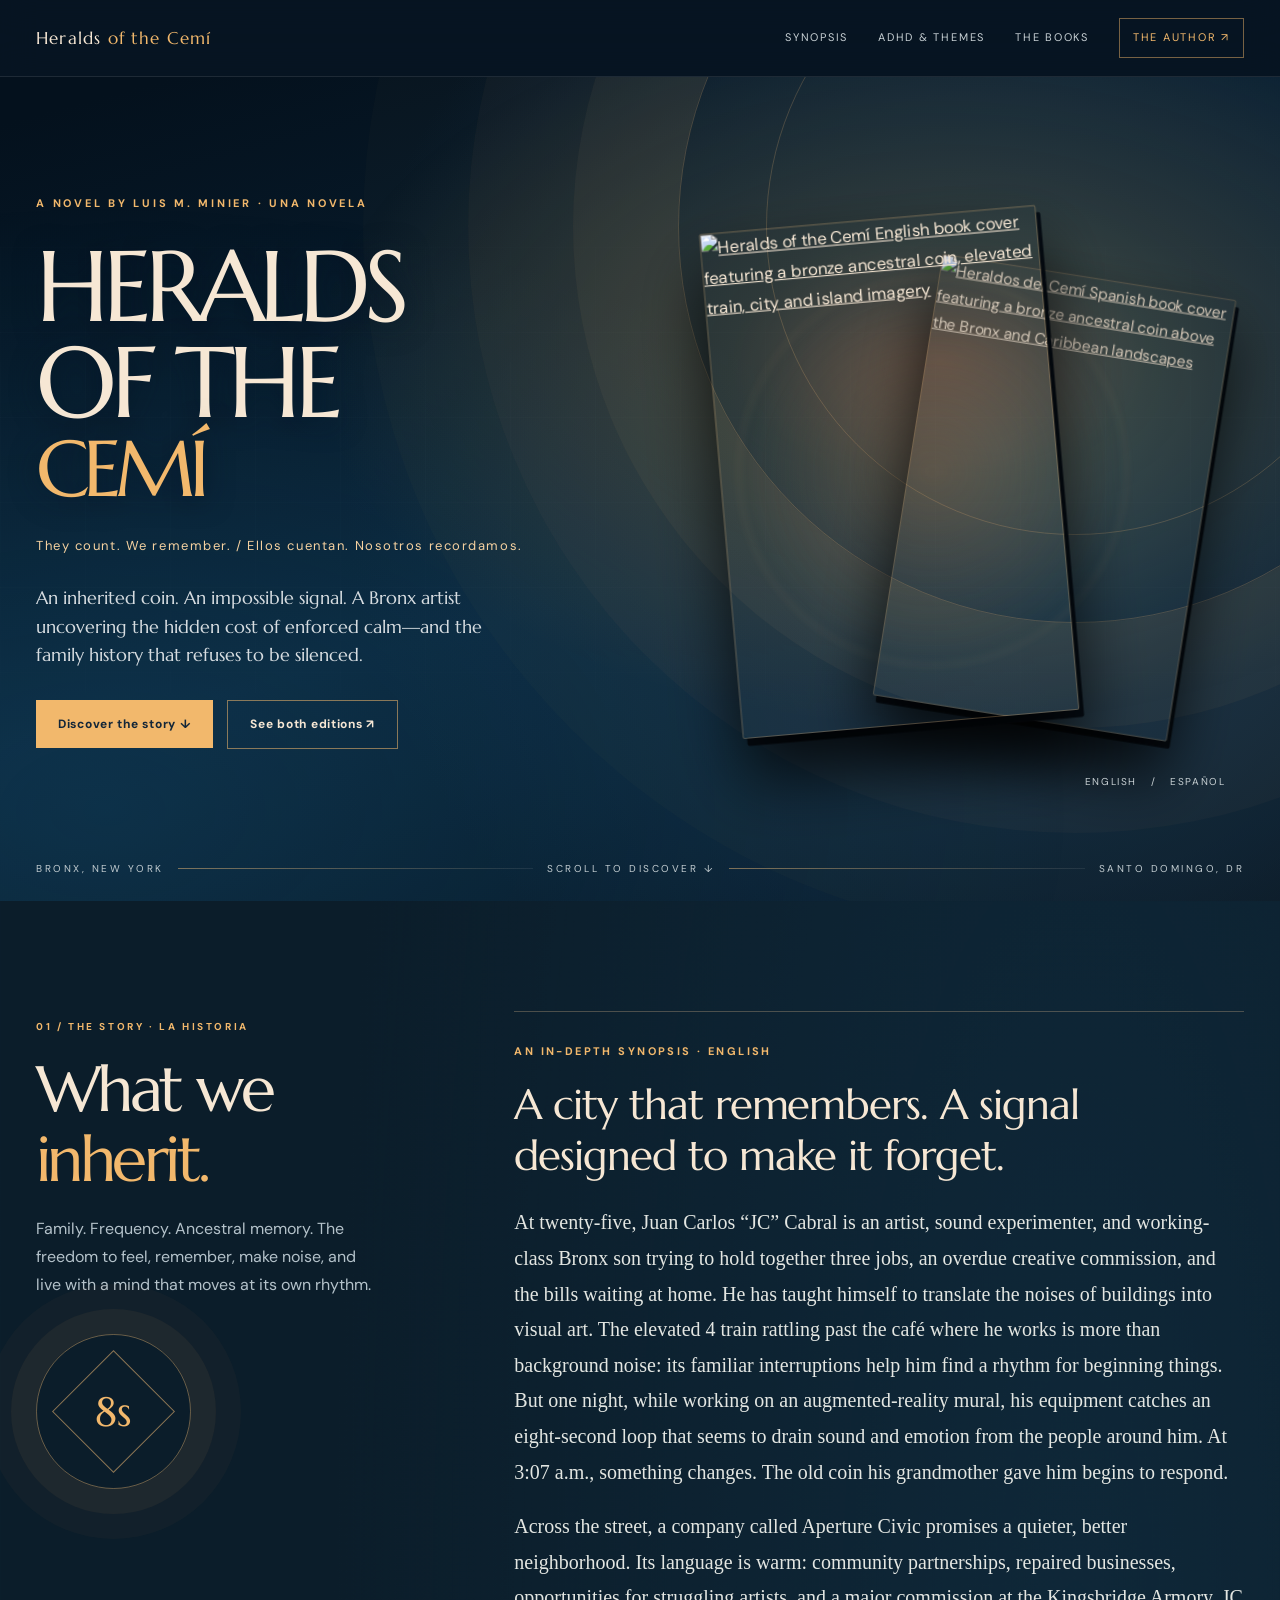
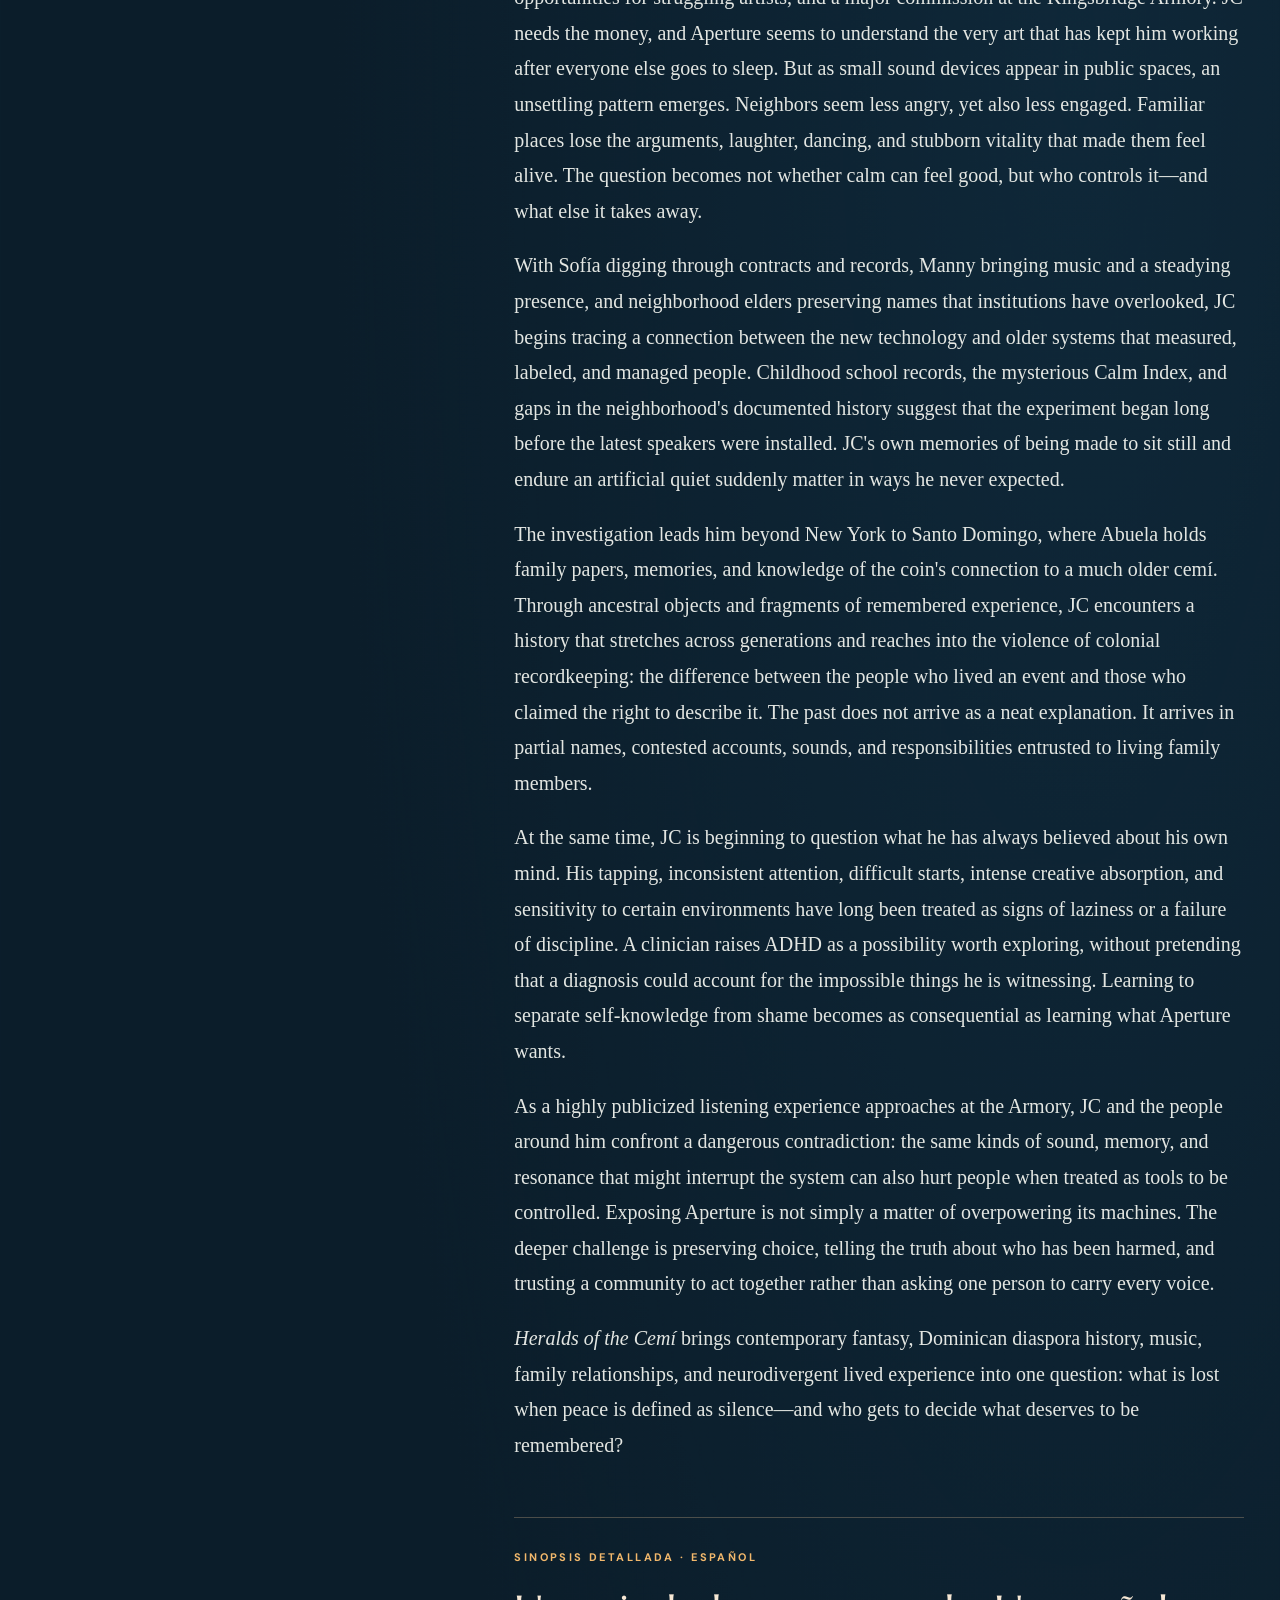
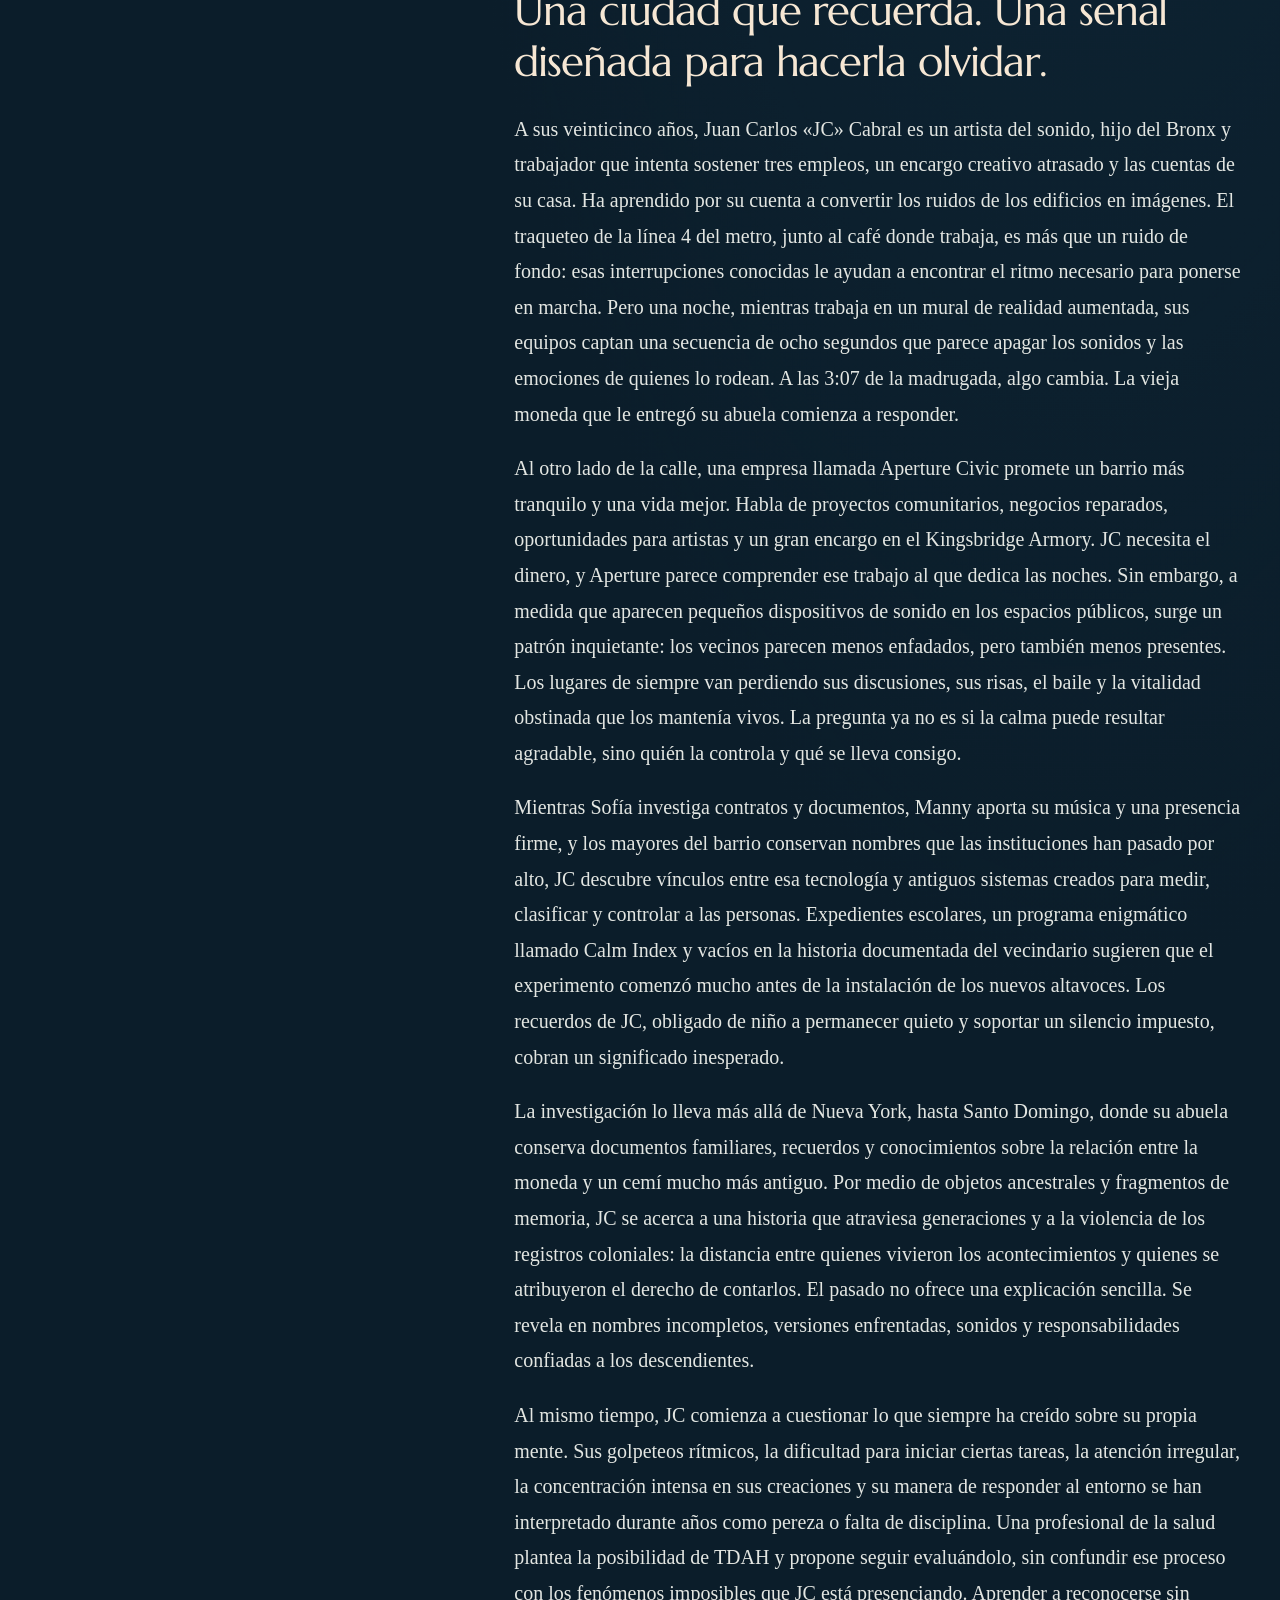
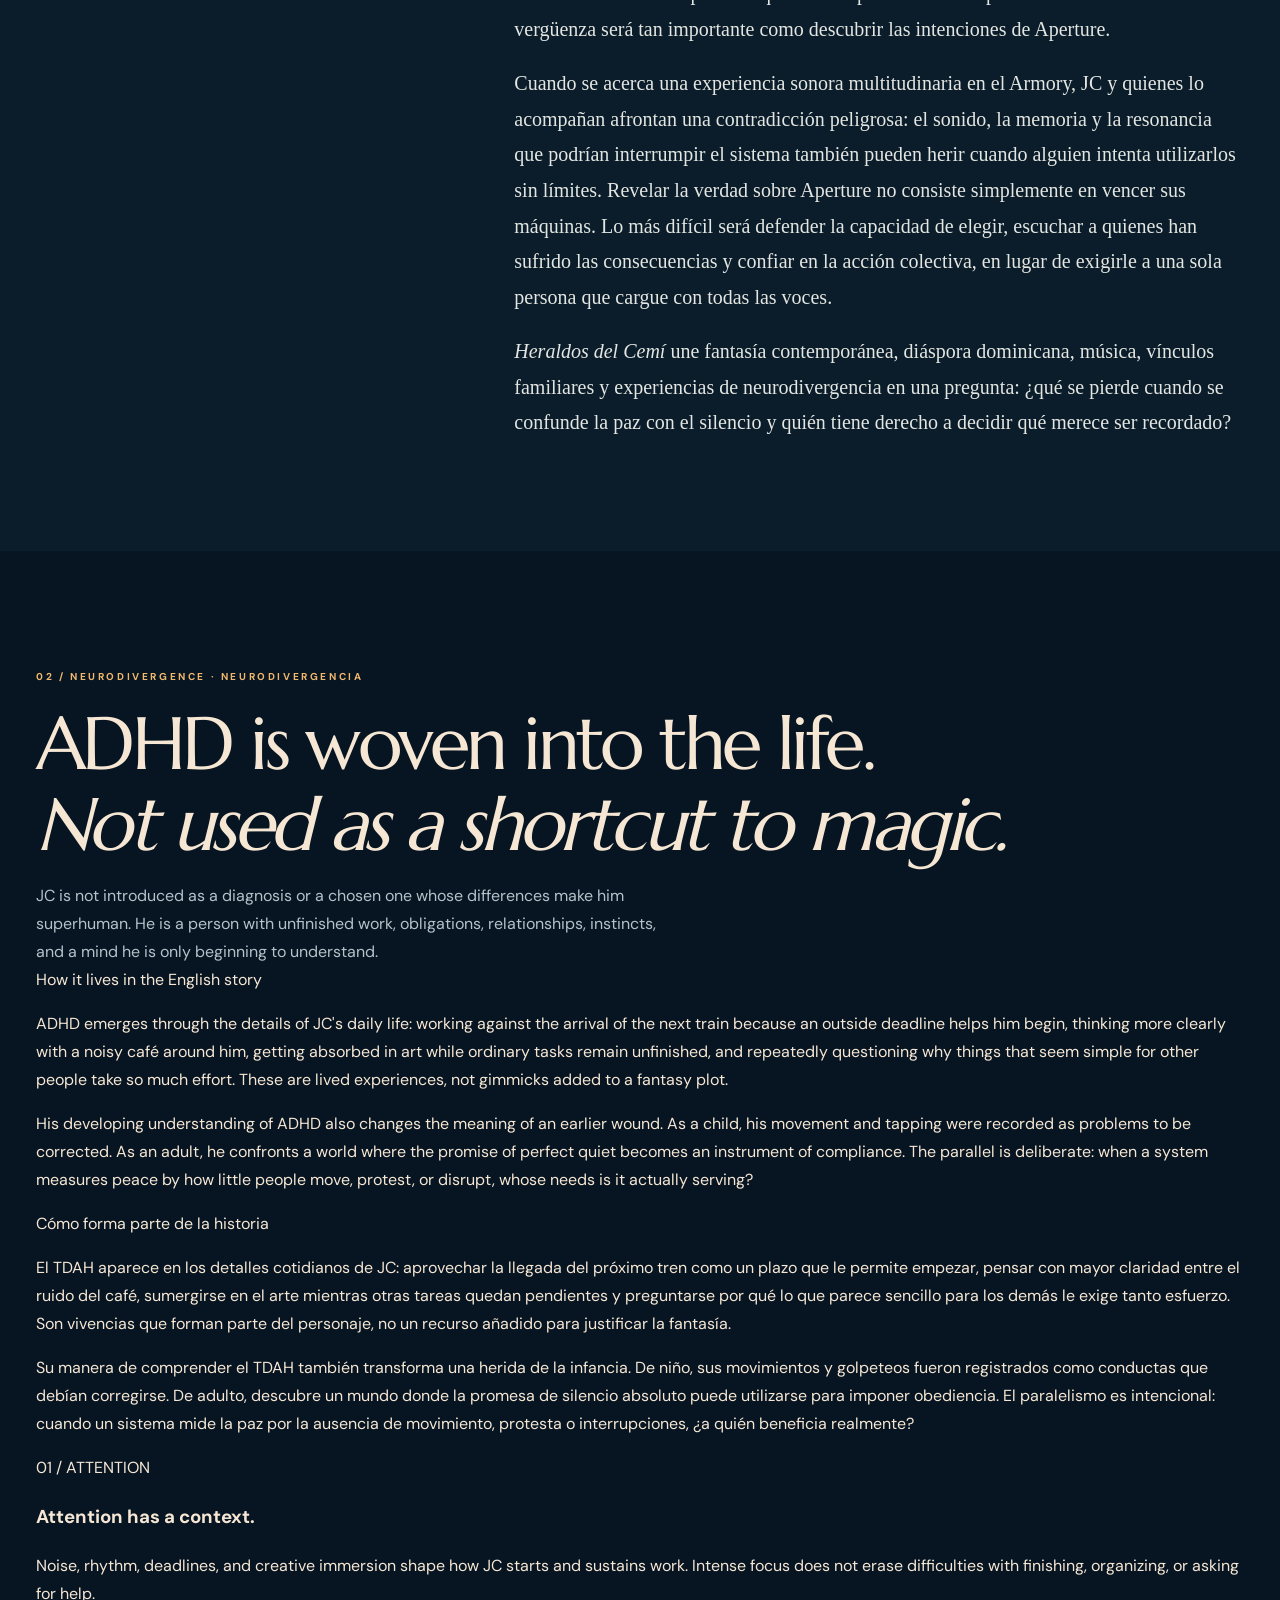
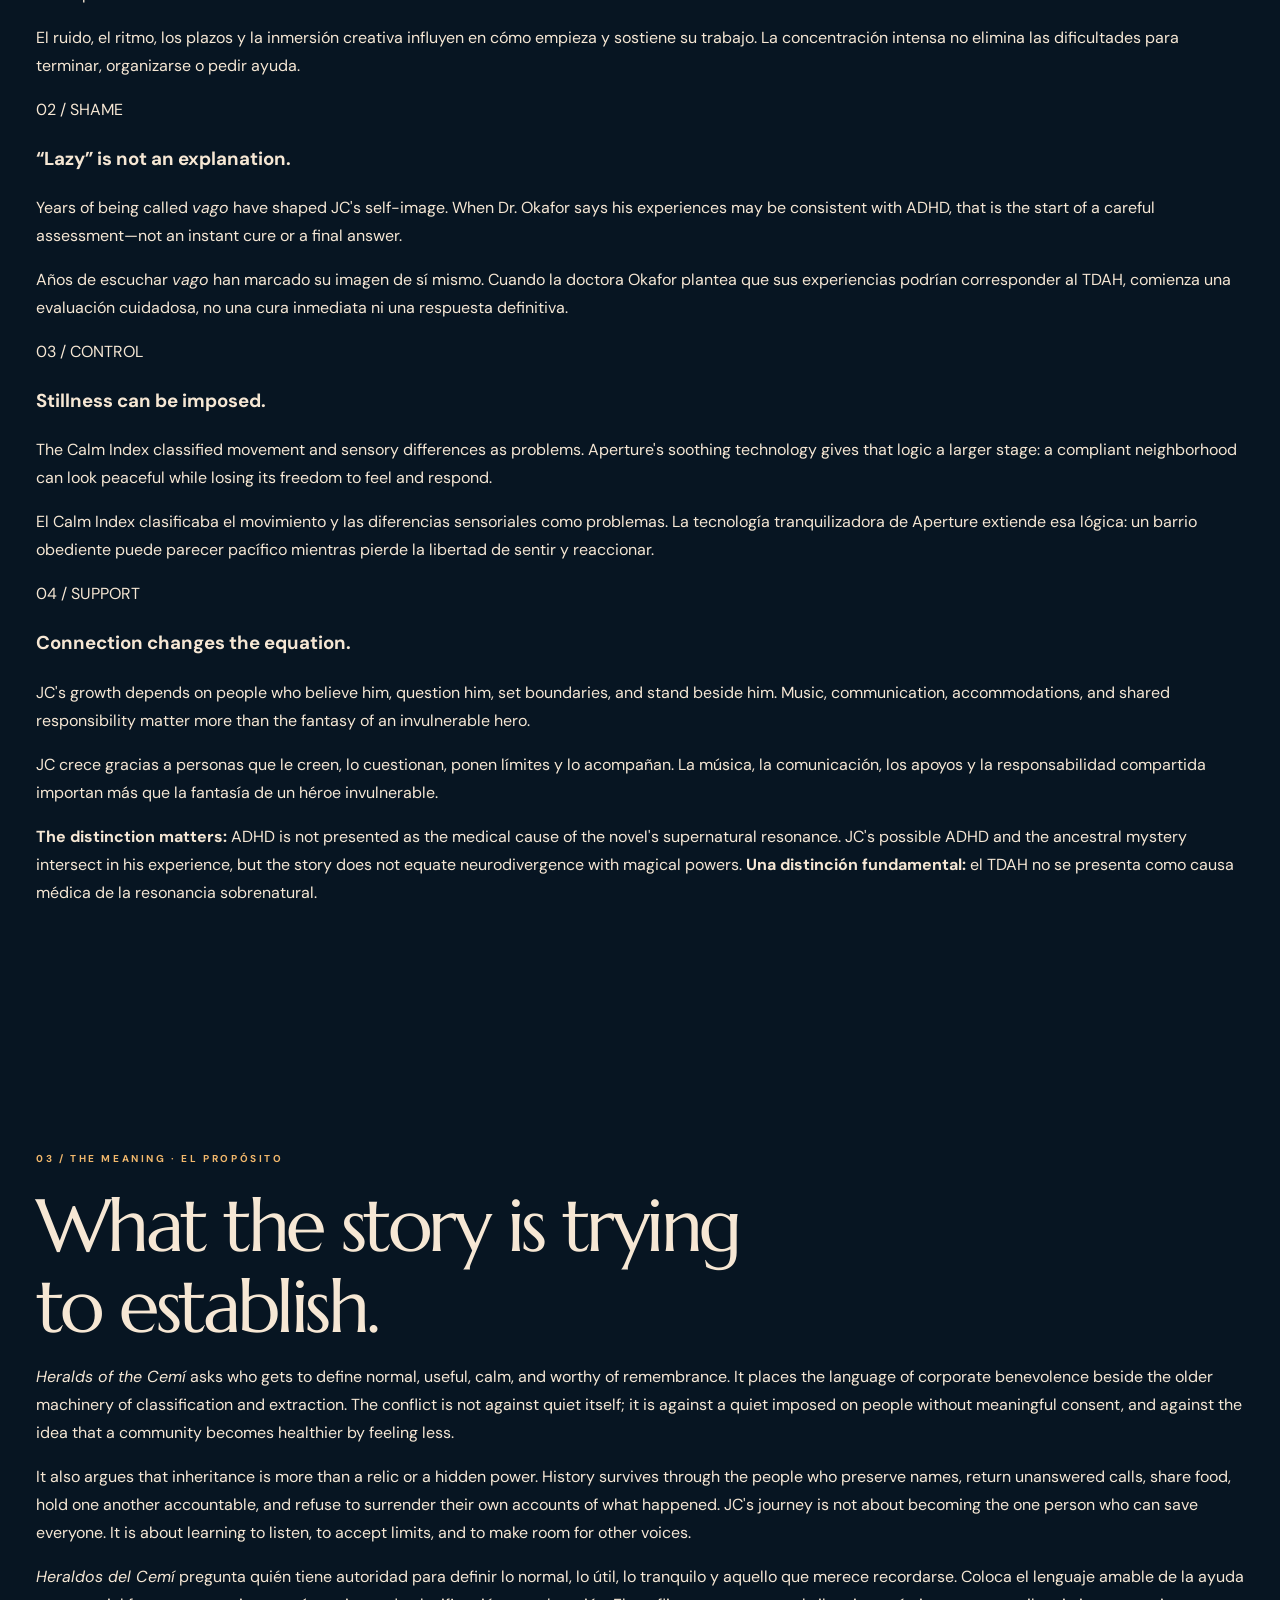
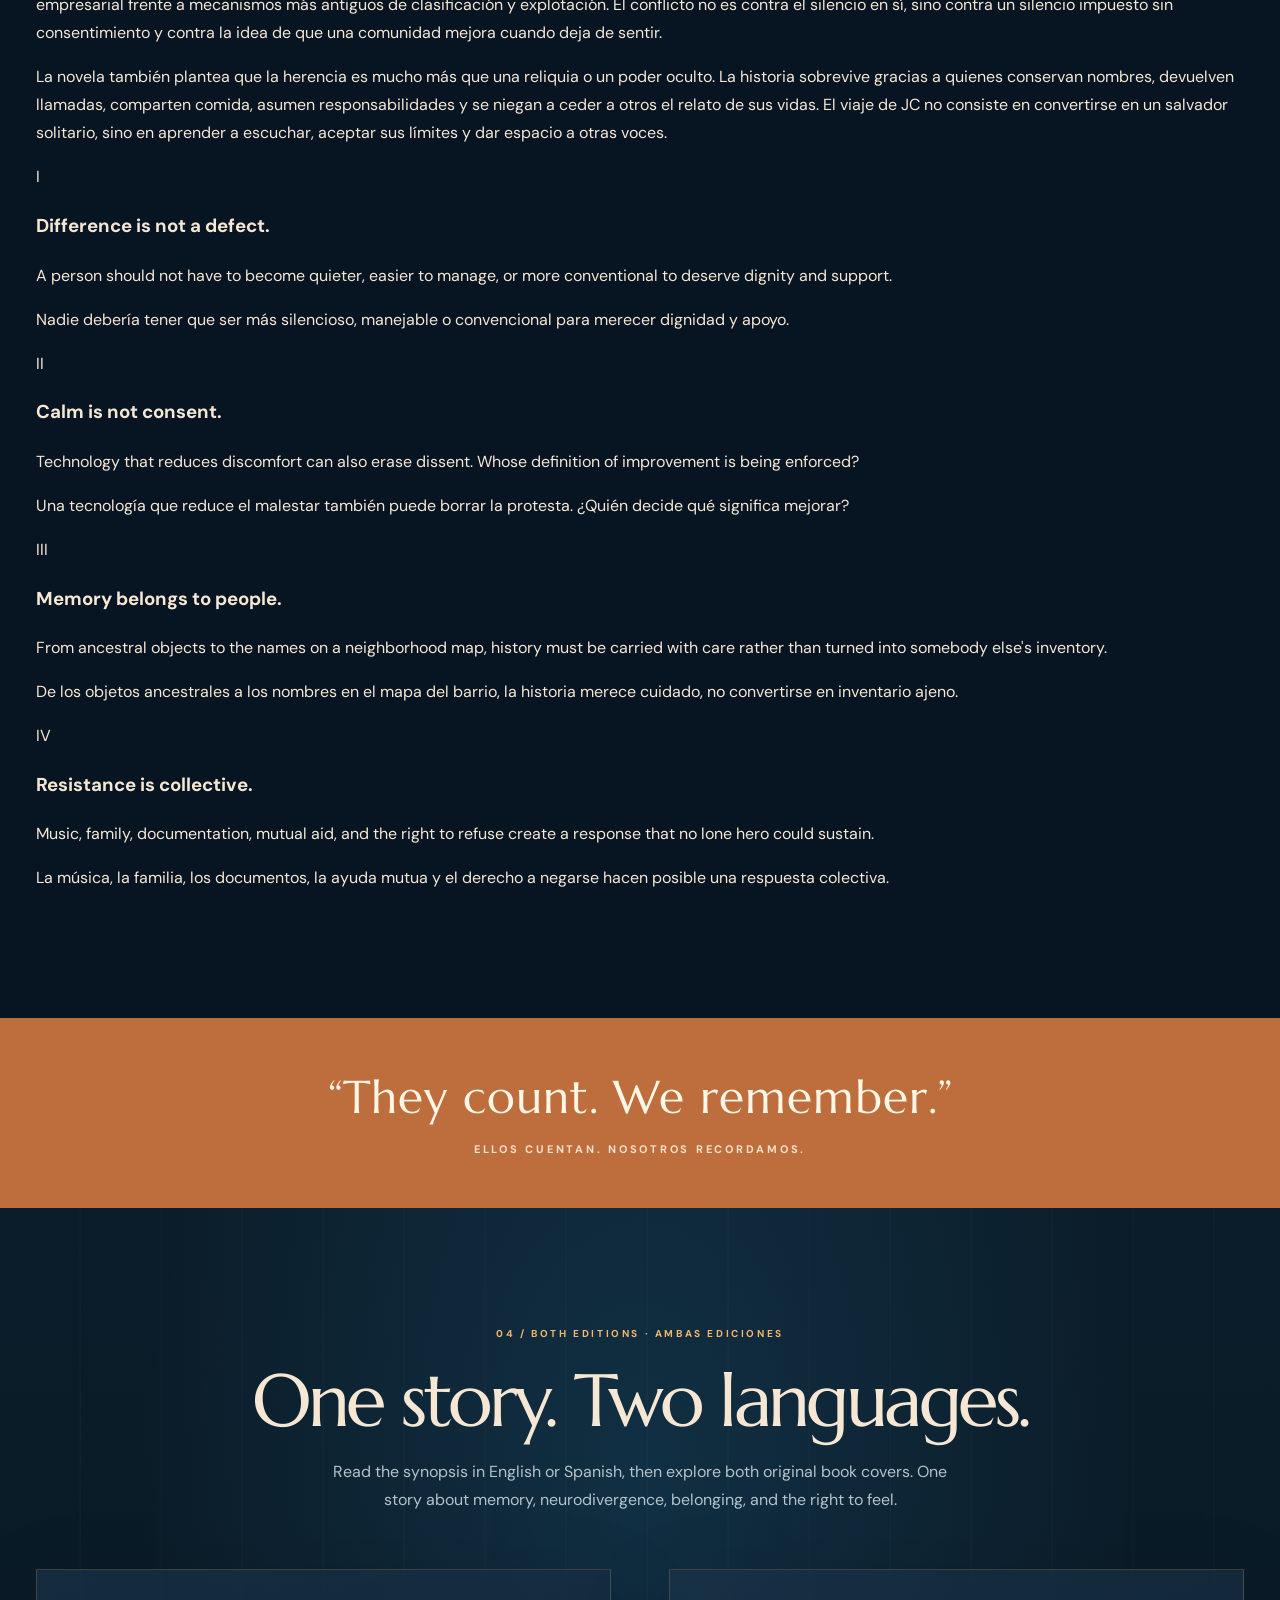
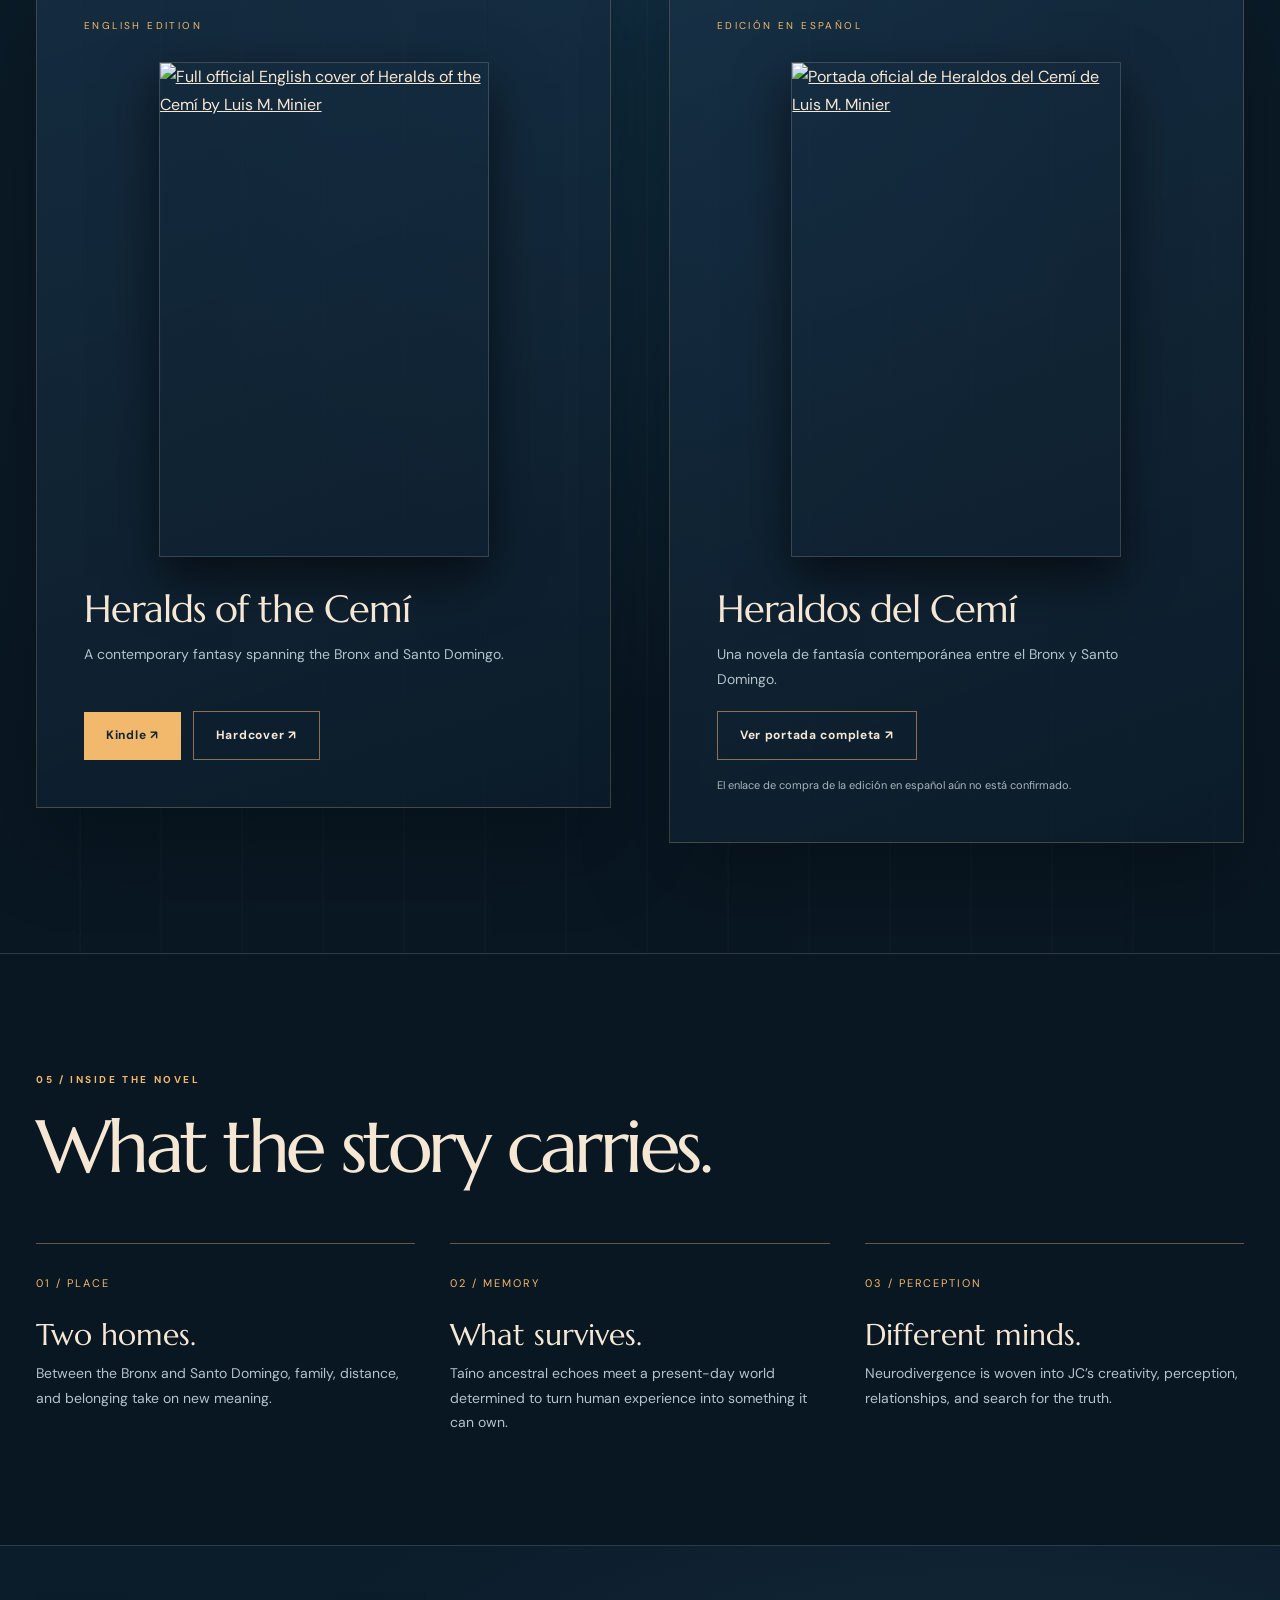
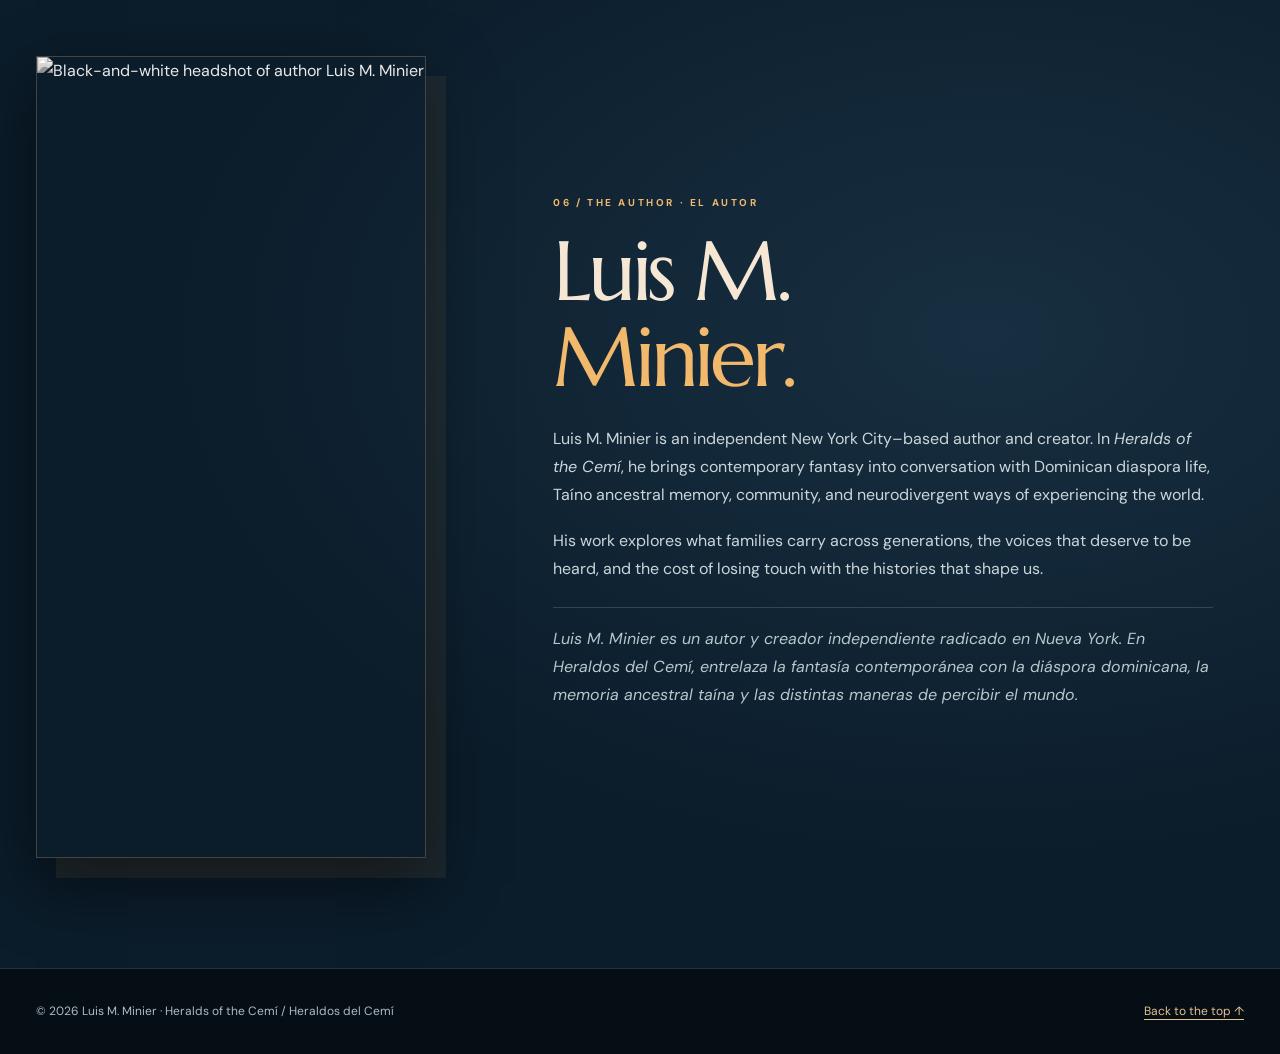
==== commit 24378567: "Expand bilingual synopsis and explain ADHD, autonomy, memory, and collective resistance" ====
--- a/index.html
+++ b/index.html
@@ -26,10 +26,10 @@
   <div class="wrap header-inner">
     <a class="logo" href="#top" aria-label="Heralds of the Cemí — top of page">Heralds <b>of the Cemí</b></a>
     <nav class="primary-nav" aria-label="On this page">
-      <a href="#story">The story</a>
-      <a href="#editions">English / Español</a>
-      <a href="#author">Author</a>
-      <a class="nav-accent" href="#editions">The books ↗</a>
+      <a href="#story">Synopsis</a>
+      <a href="#neurodivergence">ADHD &amp; themes</a>
+      <a href="#editions">The books</a>
+      <a class="nav-accent" href="#author">The author ↗</a>
     </nav>
   </div>
   <div class="scroll-progress" aria-hidden="true"></div>
@@ -43,7 +43,7 @@
         <span class="eyebrow">A novel by Luis M. Minier · Una novela</span>
         <h1 id="hero-title"><span>Heralds</span><span>of the</span><span class="second-line">Cemí</span></h1>
         <p class="tagline">They count. We remember. / Ellos cuentan. Nosotros recordamos.</p>
-        <p class="hero-description">An inherited coin. An impossible signal. A family history reaching from the Bronx to Santo Domingo. Some stories refuse to stay buried.</p>
+        <p class="hero-description">An inherited coin. An impossible signal. A Bronx artist uncovering the hidden cost of enforced calm—and the family history that refuses to be silenced.</p>
         <div class="buttons">
           <a class="btn" href="#story">Discover the story ↓</a>
           <a class="btn btn--outline" href="#editions">See both editions ↗</a>
@@ -67,26 +67,88 @@
       <div class="story-sticky reveal">
         <span class="overline">01 / The story · La historia</span>
         <h2 id="story-title">What we<br><em>inherit.</em></h2>
-        <p>Family. Frequency. Ancestral memory. A story about the things that survive, even when the world tries to silence them.</p>
+        <p>Family. Frequency. Ancestral memory. The freedom to feel, remember, make noise, and live with a mind that moves at its own rhythm.</p>
         <div class="signal-ring" aria-hidden="true"><span>8s</span></div>
       </div>
       <div class="synopses">
+
         <article class="synopsis reveal" lang="en" aria-labelledby="en-synopsis">
-          <span class="synopsis-label">English synopsis</span>
-          <h3 id="en-synopsis">Eight seconds. A signal that should not exist.</h3>
-          <p>At twenty-five, JC is trying to finish an augmented-reality mural in the Bronx while keeping up with rent. Then his equipment catches an eight-second loop that seems to drain sound and feeling from the world around him. An inherited coin grows warm in his hand. A pattern keeps returning.</p>
-          <p>Following that pattern draws him into a family history entangled with Taíno ancestral memory—and into the reach of Aperture, an organization that treats human emotion as a resource. Its promises of support come with a price his community may already be paying.</p>
-          <p>With Manny and the people who raised him, JC follows the mystery between the Bronx and Santo Domingo. His undiagnosed ADHD shapes the way he works, connects, and makes sense of what he perceives. To understand what is happening, he will have to decide whose account to trust, confront the legacy he carries, and accept that he cannot do everything alone.</p>
-          <p><em>Heralds of the Cemí</em> is a contemporary fantasy about art, inheritance, neurodivergence, and the people who keep a community alive.</p>
+          <span class="synopsis-label">An in-depth synopsis · English</span>
+          <h3 id="en-synopsis">A city that remembers. A signal designed to make it forget.</h3>
+          <p>At twenty-five, Juan Carlos “JC” Cabral is an artist, sound experimenter, and working-class Bronx son trying to hold together three jobs, an overdue creative commission, and the bills waiting at home. He has taught himself to translate the noises of buildings into visual art. The elevated 4 train rattling past the café where he works is more than background noise: its familiar interruptions help him find a rhythm for beginning things. But one night, while working on an augmented-reality mural, his equipment catches an eight-second loop that seems to drain sound and emotion from the people around him. At 3:07 a.m., something changes. The old coin his grandmother gave him begins to respond.</p>
+          <p>Across the street, a company called Aperture Civic promises a quieter, better neighborhood. Its language is warm: community partnerships, repaired businesses, opportunities for struggling artists, and a major commission at the Kingsbridge Armory. JC needs the money, and Aperture seems to understand the very art that has kept him working after everyone else goes to sleep. But as small sound devices appear in public spaces, an unsettling pattern emerges. Neighbors seem less angry, yet also less engaged. Familiar places lose the arguments, laughter, dancing, and stubborn vitality that made them feel alive. The question becomes not whether calm can feel good, but who controls it—and what else it takes away.</p>
+          <p>With Sofía digging through contracts and records, Manny bringing music and a steadying presence, and neighborhood elders preserving names that institutions have overlooked, JC begins tracing a connection between the new technology and older systems that measured, labeled, and managed people. Childhood school records, the mysterious Calm Index, and gaps in the neighborhood's documented history suggest that the experiment began long before the latest speakers were installed. JC's own memories of being made to sit still and endure an artificial quiet suddenly matter in ways he never expected.</p>
+          <p>The investigation leads him beyond New York to Santo Domingo, where Abuela holds family papers, memories, and knowledge of the coin's connection to a much older cemí. Through ancestral objects and fragments of remembered experience, JC encounters a history that stretches across generations and reaches into the violence of colonial recordkeeping: the difference between the people who lived an event and those who claimed the right to describe it. The past does not arrive as a neat explanation. It arrives in partial names, contested accounts, sounds, and responsibilities entrusted to living family members.</p>
+          <p>At the same time, JC is beginning to question what he has always believed about his own mind. His tapping, inconsistent attention, difficult starts, intense creative absorption, and sensitivity to certain environments have long been treated as signs of laziness or a failure of discipline. A clinician raises ADHD as a possibility worth exploring, without pretending that a diagnosis could account for the impossible things he is witnessing. Learning to separate self-knowledge from shame becomes as consequential as learning what Aperture wants.</p>
+          <p>As a highly publicized listening experience approaches at the Armory, JC and the people around him confront a dangerous contradiction: the same kinds of sound, memory, and resonance that might interrupt the system can also hurt people when treated as tools to be controlled. Exposing Aperture is not simply a matter of overpowering its machines. The deeper challenge is preserving choice, telling the truth about who has been harmed, and trusting a community to act together rather than asking one person to carry every voice.</p>
+          <p><em>Heralds of the Cemí</em> brings contemporary fantasy, Dominican diaspora history, music, family relationships, and neurodivergent lived experience into one question: what is lost when peace is defined as silence—and who gets to decide what deserves to be remembered?</p>
         </article>
         <article class="synopsis reveal" lang="es" aria-labelledby="es-synopsis">
-          <span class="synopsis-label">Sinopsis en español</span>
-          <h3 id="es-synopsis">Ocho segundos. Una señal imposible.</h3>
-          <p>A sus veinticinco años, JC intenta terminar un mural de realidad aumentada en el Bronx mientras hace malabares para pagar el alquiler. Entonces, su equipo capta una secuencia de ocho segundos que se repite sin cesar y parece apagar los sonidos y adormecer las emociones a su alrededor. Una moneda heredada comienza a calentarse en su mano. El mismo patrón vuelve una y otra vez.</p>
-          <p>Seguir esa pista lo conduce a una historia familiar entrelazada con la memoria ancestral taína y lo pone en el camino de Aperture, una organización que convierte las emociones humanas en un recurso explotable. Sus promesas de ayuda esconden un precio que tal vez la comunidad de JC ya esté pagando.</p>
-          <p>Junto a Manny y las personas que lo criaron, JC sigue el misterio desde el Bronx hasta Santo Domingo. Su TDAH, todavía sin diagnosticar, influye en su manera de trabajar, relacionarse e interpretar lo que percibe. Para descubrir la verdad, tendrá que decidir en quién confiar, enfrentar el legado que lleva consigo y comprender que no puede hacerlo todo solo.</p>
-          <p><em>Heraldos del Cemí</em> es una novela de fantasía contemporánea sobre el arte, la herencia, la neurodivergencia y los vínculos que sostienen a una comunidad.</p>
-        </article>
+          <span class="synopsis-label">Sinopsis detallada · Español</span>
+          <h3 id="es-synopsis">Una ciudad que recuerda. Una señal diseñada para hacerla olvidar.</h3>
+          <p>A sus veinticinco años, Juan Carlos «JC» Cabral es un artista del sonido, hijo del Bronx y trabajador que intenta sostener tres empleos, un encargo creativo atrasado y las cuentas de su casa. Ha aprendido por su cuenta a convertir los ruidos de los edificios en imágenes. El traqueteo de la línea 4 del metro, junto al café donde trabaja, es más que un ruido de fondo: esas interrupciones conocidas le ayudan a encontrar el ritmo necesario para ponerse en marcha. Pero una noche, mientras trabaja en un mural de realidad aumentada, sus equipos captan una secuencia de ocho segundos que parece apagar los sonidos y las emociones de quienes lo rodean. A las 3:07 de la madrugada, algo cambia. La vieja moneda que le entregó su abuela comienza a responder.</p>
+          <p>Al otro lado de la calle, una empresa llamada Aperture Civic promete un barrio más tranquilo y una vida mejor. Habla de proyectos comunitarios, negocios reparados, oportunidades para artistas y un gran encargo en el Kingsbridge Armory. JC necesita el dinero, y Aperture parece comprender ese trabajo al que dedica las noches. Sin embargo, a medida que aparecen pequeños dispositivos de sonido en los espacios públicos, surge un patrón inquietante: los vecinos parecen menos enfadados, pero también menos presentes. Los lugares de siempre van perdiendo sus discusiones, sus risas, el baile y la vitalidad obstinada que los mantenía vivos. La pregunta ya no es si la calma puede resultar agradable, sino quién la controla y qué se lleva consigo.</p>
+          <p>Mientras Sofía investiga contratos y documentos, Manny aporta su música y una presencia firme, y los mayores del barrio conservan nombres que las instituciones han pasado por alto, JC descubre vínculos entre esa tecnología y antiguos sistemas creados para medir, clasificar y controlar a las personas. Expedientes escolares, un programa enigmático llamado Calm Index y vacíos en la historia documentada del vecindario sugieren que el experimento comenzó mucho antes de la instalación de los nuevos altavoces. Los recuerdos de JC, obligado de niño a permanecer quieto y soportar un silencio impuesto, cobran un significado inesperado.</p>
+          <p>La investigación lo lleva más allá de Nueva York, hasta Santo Domingo, donde su abuela conserva documentos familiares, recuerdos y conocimientos sobre la relación entre la moneda y un cemí mucho más antiguo. Por medio de objetos ancestrales y fragmentos de memoria, JC se acerca a una historia que atraviesa generaciones y a la violencia de los registros coloniales: la distancia entre quienes vivieron los acontecimientos y quienes se atribuyeron el derecho de contarlos. El pasado no ofrece una explicación sencilla. Se revela en nombres incompletos, versiones enfrentadas, sonidos y responsabilidades confiadas a los descendientes.</p>
+          <p>Al mismo tiempo, JC comienza a cuestionar lo que siempre ha creído sobre su propia mente. Sus golpeteos rítmicos, la dificultad para iniciar ciertas tareas, la atención irregular, la concentración intensa en sus creaciones y su manera de responder al entorno se han interpretado durante años como pereza o falta de disciplina. Una profesional de la salud plantea la posibilidad de TDAH y propone seguir evaluándolo, sin confundir ese proceso con los fenómenos imposibles que JC está presenciando. Aprender a reconocerse sin vergüenza será tan importante como descubrir las intenciones de Aperture.</p>
+          <p>Cuando se acerca una experiencia sonora multitudinaria en el Armory, JC y quienes lo acompañan afrontan una contradicción peligrosa: el sonido, la memoria y la resonancia que podrían interrumpir el sistema también pueden herir cuando alguien intenta utilizarlos sin límites. Revelar la verdad sobre Aperture no consiste simplemente en vencer sus máquinas. Lo más difícil será defender la capacidad de elegir, escuchar a quienes han sufrido las consecuencias y confiar en la acción colectiva, en lugar de exigirle a una sola persona que cargue con todas las voces.</p>
+          <p><em>Heraldos del Cemí</em> une fantasía contemporánea, diáspora dominicana, música, vínculos familiares y experiencias de neurodivergencia en una pregunta: ¿qué se pierde cuando se confunde la paz con el silencio y quién tiene derecho a decidir qué merece ser recordado?</p>
+        </article>
+      </div>
+    </div>
+  </section>
+
+
+  <section id="neurodivergence" class="section neuro" aria-labelledby="neuro-title">
+    <div class="wrap">
+      <header class="section-heading reveal">
+        <span class="overline">02 / Neurodivergence · Neurodivergencia</span>
+        <h2 id="neuro-title">ADHD is woven into the life.<br><em>Not used as a shortcut to magic.</em></h2>
+        <p>JC is not introduced as a diagnosis or a chosen one whose differences make him superhuman. He is a person with unfinished work, obligations, relationships, instincts, and a mind he is only beginning to understand.</p>
+      </header>
+      <div class="neuro-lead reveal">
+        <div lang="en">
+          <span class="language-label">How it lives in the English story</span>
+          <p>ADHD emerges through the details of JC's daily life: working against the arrival of the next train because an outside deadline helps him begin, thinking more clearly with a noisy café around him, getting absorbed in art while ordinary tasks remain unfinished, and repeatedly questioning why things that seem simple for other people take so much effort. These are lived experiences, not gimmicks added to a fantasy plot.</p>
+          <p>His developing understanding of ADHD also changes the meaning of an earlier wound. As a child, his movement and tapping were recorded as problems to be corrected. As an adult, he confronts a world where the promise of perfect quiet becomes an instrument of compliance. The parallel is deliberate: when a system measures peace by how little people move, protest, or disrupt, whose needs is it actually serving?</p>
+        </div>
+        <div lang="es">
+          <span class="language-label">Cómo forma parte de la historia</span>
+          <p>El TDAH aparece en los detalles cotidianos de JC: aprovechar la llegada del próximo tren como un plazo que le permite empezar, pensar con mayor claridad entre el ruido del café, sumergirse en el arte mientras otras tareas quedan pendientes y preguntarse por qué lo que parece sencillo para los demás le exige tanto esfuerzo. Son vivencias que forman parte del personaje, no un recurso añadido para justificar la fantasía.</p>
+          <p>Su manera de comprender el TDAH también transforma una herida de la infancia. De niño, sus movimientos y golpeteos fueron registrados como conductas que debían corregirse. De adulto, descubre un mundo donde la promesa de silencio absoluto puede utilizarse para imponer obediencia. El paralelismo es intencional: cuando un sistema mide la paz por la ausencia de movimiento, protesta o interrupciones, ¿a quién beneficia realmente?</p>
+        </div>
+      </div>
+      <div class="neuro-grid">
+        <article class="neuro-card reveal"><span class="no">01 / ATTENTION</span><h3>Attention has a context.</h3><p>Noise, rhythm, deadlines, and creative immersion shape how JC starts and sustains work. Intense focus does not erase difficulties with finishing, organizing, or asking for help.</p><p lang="es">El ruido, el ritmo, los plazos y la inmersión creativa influyen en cómo empieza y sostiene su trabajo. La concentración intensa no elimina las dificultades para terminar, organizarse o pedir ayuda.</p></article>
+        <article class="neuro-card reveal"><span class="no">02 / SHAME</span><h3>“Lazy” is not an explanation.</h3><p>Years of being called <em>vago</em> have shaped JC's self-image. When Dr. Okafor says his experiences may be consistent with ADHD, that is the start of a careful assessment—not an instant cure or a final answer.</p><p lang="es">Años de escuchar <em>vago</em> han marcado su imagen de sí mismo. Cuando la doctora Okafor plantea que sus experiencias podrían corresponder al TDAH, comienza una evaluación cuidadosa, no una cura inmediata ni una respuesta definitiva.</p></article>
+        <article class="neuro-card reveal"><span class="no">03 / CONTROL</span><h3>Stillness can be imposed.</h3><p>The Calm Index classified movement and sensory differences as problems. Aperture's soothing technology gives that logic a larger stage: a compliant neighborhood can look peaceful while losing its freedom to feel and respond.</p><p lang="es">El Calm Index clasificaba el movimiento y las diferencias sensoriales como problemas. La tecnología tranquilizadora de Aperture extiende esa lógica: un barrio obediente puede parecer pacífico mientras pierde la libertad de sentir y reaccionar.</p></article>
+        <article class="neuro-card reveal"><span class="no">04 / SUPPORT</span><h3>Connection changes the equation.</h3><p>JC's growth depends on people who believe him, question him, set boundaries, and stand beside him. Music, communication, accommodations, and shared responsibility matter more than the fantasy of an invulnerable hero.</p><p lang="es">JC crece gracias a personas que le creen, lo cuestionan, ponen límites y lo acompañan. La música, la comunicación, los apoyos y la responsabilidad compartida importan más que la fantasía de un héroe invulnerable.</p></article>
+      </div>
+      <p class="neuro-clarity reveal"><strong>The distinction matters:</strong> ADHD is not presented as the medical cause of the novel's supernatural resonance. JC's possible ADHD and the ancestral mystery intersect in his experience, but the story does not equate neurodivergence with magical powers. <span lang="es"><strong>Una distinción fundamental:</strong> el TDAH no se presenta como causa médica de la resonancia sobrenatural.</span></p>
+    </div>
+  </section>
+
+  <section class="section purpose" id="purpose" aria-labelledby="purpose-title">
+    <div class="wrap">
+      <header class="section-heading reveal">
+        <span class="overline">03 / The meaning · El propósito</span>
+        <h2 id="purpose-title">What the story is trying<br>to establish.</h2>
+      </header>
+      <div class="purpose-intro reveal">
+        <div lang="en">
+          <p><em>Heralds of the Cemí</em> asks who gets to define normal, useful, calm, and worthy of remembrance. It places the language of corporate benevolence beside the older machinery of classification and extraction. The conflict is not against quiet itself; it is against a quiet imposed on people without meaningful consent, and against the idea that a community becomes healthier by feeling less.</p>
+          <p>It also argues that inheritance is more than a relic or a hidden power. History survives through the people who preserve names, return unanswered calls, share food, hold one another accountable, and refuse to surrender their own accounts of what happened. JC's journey is not about becoming the one person who can save everyone. It is about learning to listen, to accept limits, and to make room for other voices.</p>
+        </div>
+        <div lang="es">
+          <p><em>Heraldos del Cemí</em> pregunta quién tiene autoridad para definir lo normal, lo útil, lo tranquilo y aquello que merece recordarse. Coloca el lenguaje amable de la ayuda empresarial frente a mecanismos más antiguos de clasificación y explotación. El conflicto no es contra el silencio en sí, sino contra un silencio impuesto sin consentimiento y contra la idea de que una comunidad mejora cuando deja de sentir.</p>
+          <p>La novela también plantea que la herencia es mucho más que una reliquia o un poder oculto. La historia sobrevive gracias a quienes conservan nombres, devuelven llamadas, comparten comida, asumen responsabilidades y se niegan a ceder a otros el relato de sus vidas. El viaje de JC no consiste en convertirse en un salvador solitario, sino en aprender a escuchar, aceptar sus límites y dar espacio a otras voces.</p>
+        </div>
+      </div>
+      <div class="purpose-grid">
+        <article class="purpose-card reveal"><span class="purpose-number">I</span><h3>Difference is not a defect.</h3><p>A person should not have to become quieter, easier to manage, or more conventional to deserve dignity and support.</p><p lang="es">Nadie debería tener que ser más silencioso, manejable o convencional para merecer dignidad y apoyo.</p></article>
+        <article class="purpose-card reveal"><span class="purpose-number">II</span><h3>Calm is not consent.</h3><p>Technology that reduces discomfort can also erase dissent. Whose definition of improvement is being enforced?</p><p lang="es">Una tecnología que reduce el malestar también puede borrar la protesta. ¿Quién decide qué significa mejorar?</p></article>
+        <article class="purpose-card reveal"><span class="purpose-number">III</span><h3>Memory belongs to people.</h3><p>From ancestral objects to the names on a neighborhood map, history must be carried with care rather than turned into somebody else's inventory.</p><p lang="es">De los objetos ancestrales a los nombres en el mapa del barrio, la historia merece cuidado, no convertirse en inventario ajeno.</p></article>
+        <article class="purpose-card reveal"><span class="purpose-number">IV</span><h3>Resistance is collective.</h3><p>Music, family, documentation, mutual aid, and the right to refuse create a response that no lone hero could sustain.</p><p lang="es">La música, la familia, los documentos, la ayuda mutua y el derecho a negarse hacen posible una respuesta colectiva.</p></article>
       </div>
     </div>
   </section>
@@ -99,9 +161,9 @@
   <section id="editions" class="section editions" aria-labelledby="editions-title">
     <div class="wrap">
       <div class="section-heading reveal">
-        <span class="overline">02 / Both editions · Ambas ediciones</span>
+        <span class="overline">04 / Both editions · Ambas ediciones</span>
         <h2 id="editions-title">One story. Two languages.</h2>
-        <p>The same world, available to discover in English and in Spanish. Explore the official front covers below.</p>
+        <p>Read the synopsis in English or Spanish, then explore both original book covers. One story about memory, neurodivergence, belonging, and the right to feel.</p>
       </div>
       <div class="edition-grid">
         <article class="edition-card reveal" lang="en">
@@ -135,7 +197,7 @@
   <section class="section themes" aria-labelledby="themes-title">
     <div class="wrap">
       <div class="section-heading reveal">
-        <span class="overline">03 / Inside the novel</span>
+        <span class="overline">05 / Inside the novel</span>
         <h2 id="themes-title">What the story carries.</h2>
       </div>
       <div class="theme-grid">
@@ -152,7 +214,7 @@
         <img src="https://d2ol7oe51mr4n9.cloudfront.net/user_3BN6e9xn2X4STcw4FAYAt0XmfjE/a153eca8-79a1-471c-b66f-f9e4af6064d6.png" alt="Black-and-white headshot of author Luis M. Minier" width="800" height="800" loading="lazy">
       </figure>
       <div class="author-copy reveal">
-        <span class="overline">04 / The author · El autor</span>
+        <span class="overline">06 / The author · El autor</span>
         <h2 id="author-title">Luis M.<br><em>Minier.</em></h2>
         <p>Luis M. Minier is an independent New York City–based author and creator. In <em>Heralds of the Cemí</em>, he brings contemporary fantasy into conversation with Dominican diaspora life, Taíno ancestral memory, community, and neurodivergent ways of experiencing the world.</p>
         <p>His work explores what families carry across generations, the voices that deserve to be heard, and the cost of losing touch with the histories that shape us.</p>
--- a/assets/site.css
+++ b/assets/site.css
@@ -101,8 +101,9 @@
 .footer{padding:32px 0;border-top:1px solid var(--line);background:#050d15;font-size:12px;color:#aebbc2}
 .footer-inner{display:flex;justify-content:space-between;gap:20px;align-items:center;flex-wrap:wrap}
 .footer a{color:#e6c292;text-underline-offset:4px}
-.reveal{opacity:0;transform:translateY(32px);transition:opacity .75s ease,transform .75s ease}
-.reveal.visible{opacity:1;transform:translateY(0)}
+.reveal{opacity:1;transform:none}
+.js .reveal{opacity:0;transform:translateY(32px);transition:opacity .75s ease,transform .75s ease}
+.js .reveal.visible{opacity:1;transform:translateY(0)}
 @media(min-width:1100px){.hero{max-height:1050px}.hero-grid{gap:65px}.hero-covers{min-height:620px}}
 @media(max-width:960px){.wrap{width:min(100% - 48px,1280px)}.hero-grid{grid-template-columns:1fr 1fr;gap:18px}.hero h1{font-size:clamp(52px,8vw,83px)}.hero h1 .second-line{font-size:clamp(44px,7vw,70px)}.hero-covers{min-height:490px}.hero-book--en{width:60%}.hero-book--es{width:55%}.story-inner{grid-template-columns:minmax(0,.8fr) minmax(0,1.2fr);gap:45px}}
 @media(max-width:740px){html{scroll-padding-top:72px}.site-header .header-inner{height:auto;min-height:68px;gap:10px}.wrap{width:min(100% - 38px,1280px)}.logo{font-size:14px}.primary-nav{gap:13px}.primary-nav a{letter-spacing:0;font-size:11px}.primary-nav .nav-accent{display:none}.hero{min-height:0}.hero-grid{display:flex;flex-direction:column;align-items:stretch;padding:64px 0 100px;gap:12px}.hero-copy{max-width:640px}.hero h1{font-size:clamp(56px,11vw,85px);margin:19px 0}.hero h1 .second-line{font-size:clamp(54px,10vw,78px)}.hero-description{font-size:18px;margin-bottom:20px}.hero-covers{min-height:480px;align-self:stretch}.hero-book--en{width:min(55%,270px)}.hero-book--es{width:min(50%,245px)}.hero-cover-caption{bottom:0}.hero-ring{right:-57%;top:15%;width:780px}.hero-bottom{bottom:17px}.hero-bottom .wrap{font-size:8px}.section{padding:77px 0}.story-inner{display:block}.story-sticky{position:static;margin-bottom:55px}.signal-ring{width:105px;height:105px;box-shadow:0 0 0 19px #cf965010,0 0 0 37px #cf965009}.signal-ring::after{width:56px;height:56px}.signal-ring span{font-size:30px}.synopses{gap:45px}.edition-grid{gap:18px}.edition-card{padding:20px}.edition-card h3{font-size:25px}.edition-card>p{min-height:0}.cover-frame{max-width:260px}.theme-grid{grid-template-columns:1fr;gap:36px}.author-layout{grid-template-columns:1fr;gap:50px}.author-photo{max-width:325px}}
